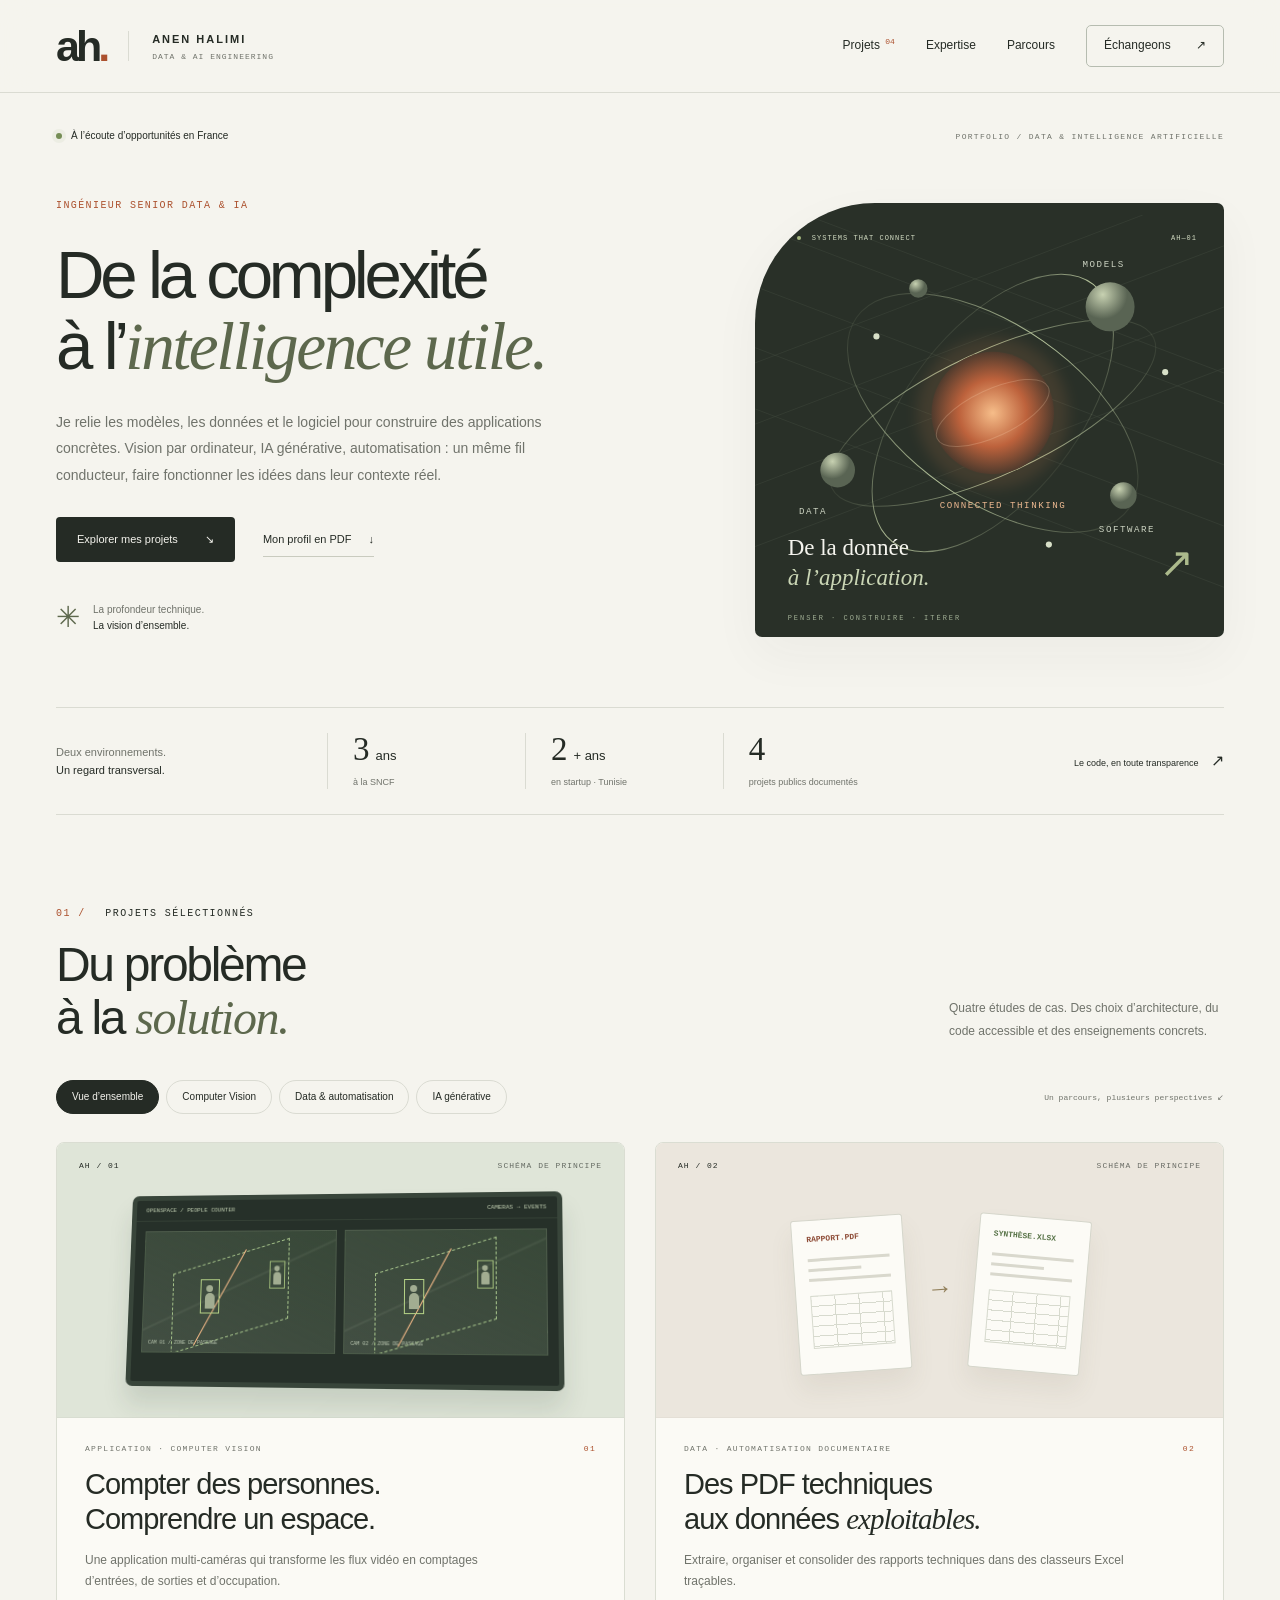
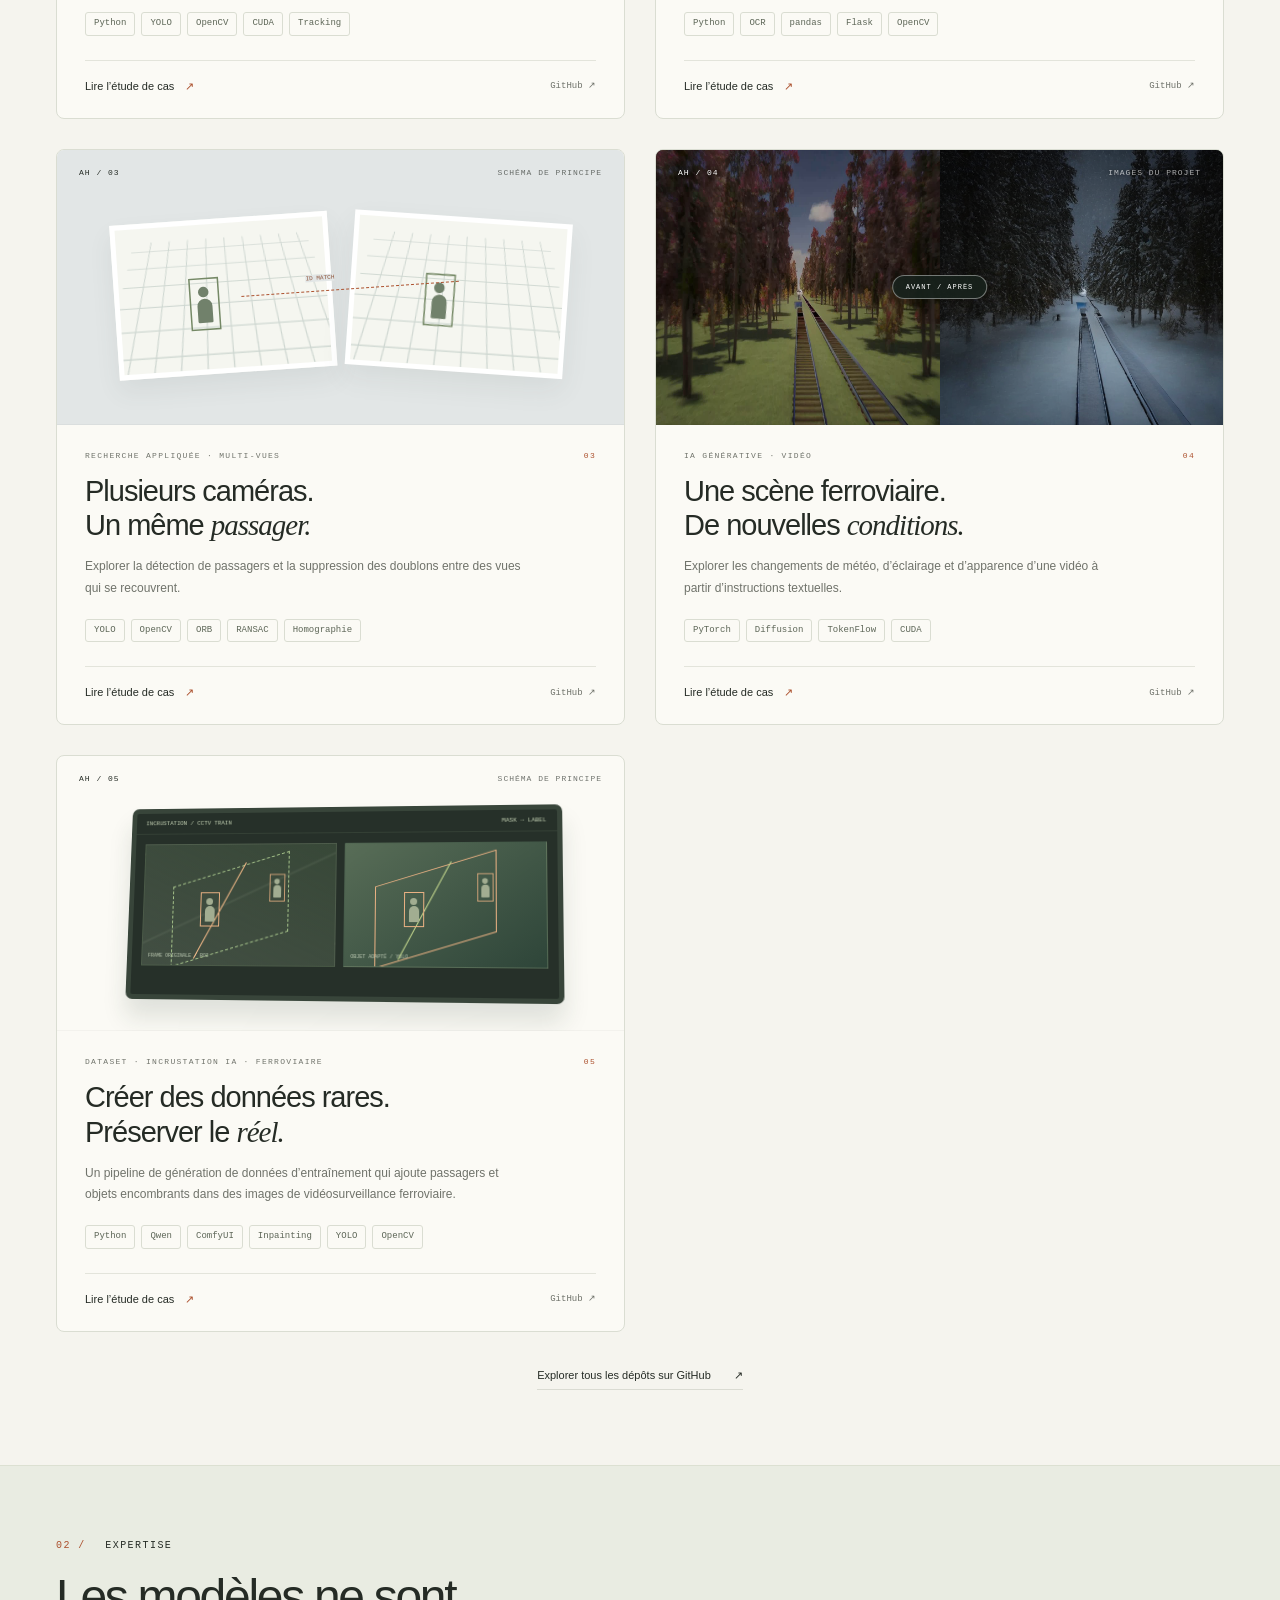
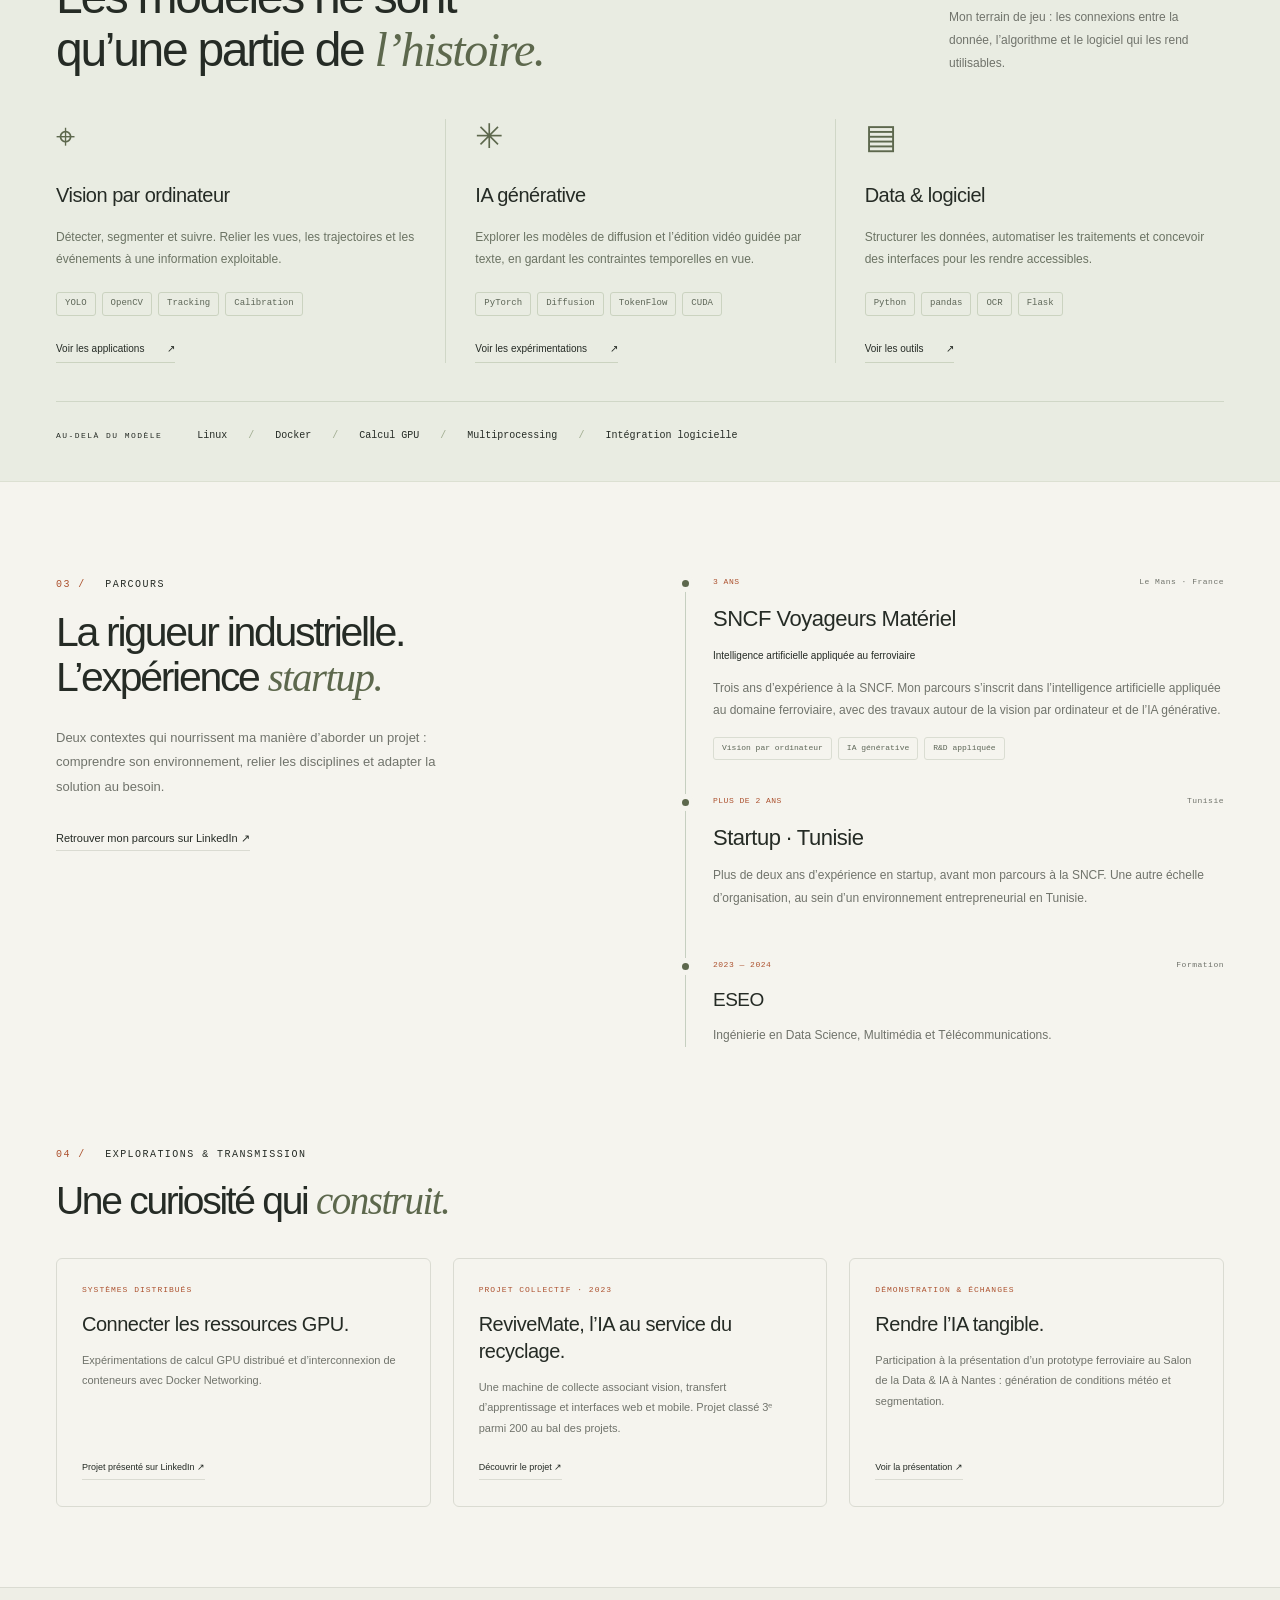
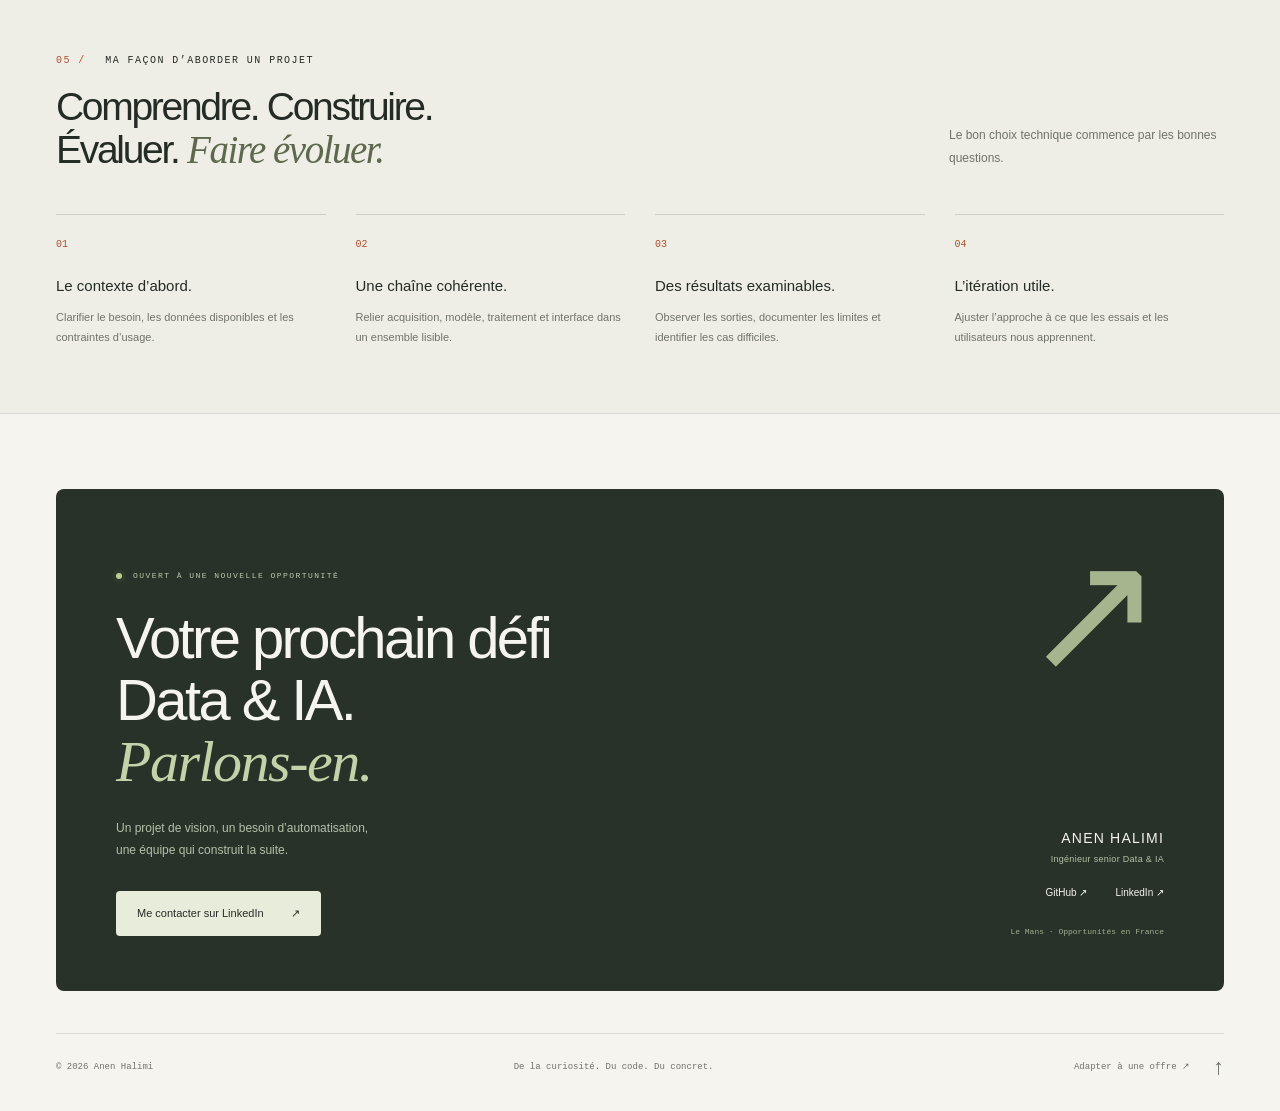
==== index.html @ f102ab37 "Create senior Data and AI portfolio with reusable project cases" ====
<!doctype html>
<html lang="fr">
<head>
  <meta charset="utf-8"><meta name="viewport" content="width=device-width,initial-scale=1">
  <meta name="description" content="Anen Halimi, ingénieur senior Data & IA. Vision par ordinateur, IA générative et automatisation. Découvrez mes projets et mon parcours.">
  <meta name="theme-color" content="#f5f4ee"><meta property="og:title" content="Anen Halimi — Ingénieur senior Data & IA"><meta property="og:description" content="Des modèles aux applications : Computer Vision, IA générative et automatisation documentaire."><meta property="og:type" content="website">
  <title>Anen Halimi — Ingénieur senior Data & IA</title>
  <link rel="icon" href="data:image/svg+xml,%3Csvg xmlns='http://www.w3.org/2000/svg' viewBox='0 0 64 64'%3E%3Crect width='64' height='64' rx='15' fill='%23262a25'/%3E%3Ctext x='32' y='43' text-anchor='middle' fill='%23f5f4ee' font-family='Arial' font-size='31'%3Eah%3C/text%3E%3C/svg%3E">
  <style id="site-styles">:root{--paper:#f5f4ee;--ink:#252b25;--muted:#70736b;--line:#dadbd2;--accent:#ac512e;--olive:#5d684d;--serif:Georgia,'Times New Roman',serif;--mono:'SFMono-Regular',Consolas,'Liberation Mono',monospace;--sans:Arial,Helvetica,sans-serif}*{box-sizing:border-box}html{scroll-behavior:smooth;scroll-padding-top:104px}body{margin:0;background:var(--paper);color:var(--ink);font:15px/1.65 var(--sans);-webkit-font-smoothing:antialiased}body:has(dialog[open]){overflow:hidden}button,input,textarea,select{font:inherit}button,a{touch-action:manipulation}button{cursor:pointer}a{color:inherit;text-decoration:none}button{color:inherit}button:disabled{cursor:default}img,svg{max-width:100%}[hidden]{display:none!important}a:focus-visible,button:focus-visible,input:focus-visible,textarea:focus-visible,select:focus-visible,summary:focus-visible{outline:3px solid var(--accent);outline-offset:5px}::selection{background:#d6ddc2;color:#20251f}.wrap{width:min(1240px,calc(100% - 112px));margin-inline:auto}.overline{font:10px/1.6 var(--mono);letter-spacing:1.45px;text-transform:uppercase;margin:0}.section-index{color:var(--accent);margin-right:12px}.sr-only{position:absolute;width:1px;height:1px;padding:0;margin:-1px;overflow:hidden;clip:rect(0,0,0,0);white-space:nowrap;border:0}.skip-link{position:fixed;top:-100px;left:20px;background:var(--ink);color:white;padding:15px;z-index:100}.skip-link:focus{top:10px}.scroll-progress{height:2px;background:var(--accent);position:fixed;top:0;left:0;z-index:20;width:0}header{position:sticky;top:0;z-index:10;background:#f5f4eef2;backdrop-filter:blur(16px);border-bottom:1px solid var(--line)}.navigation{height:92px;display:flex;align-items:center;justify-content:space-between;gap:30px}.logo{font:bold 43px/1 var(--sans);letter-spacing:-4px;display:flex;align-items:center}.logo-dot{color:var(--accent);padding-right:22px}.logo-name{font:11px/1.5 var(--sans);letter-spacing:2px;font-weight:bold;border-left:1px solid var(--line);padding-left:23px}.logo-name span{display:block;font:8px var(--mono);letter-spacing:1px;color:var(--muted);margin-top:5px}nav{display:flex;align-items:center;gap:31px;font-size:12px}nav sup{font:8px var(--mono);color:var(--accent);margin-left:2px}nav a:hover{color:var(--accent)}.nav-contact{border:1px solid #b6bcb0;border-radius:5px;padding:10px 17px}.nav-contact span{margin-left:22px}.menu-toggle{display:none;border:0;background:transparent;font-size:25px}.hero{padding-top:35px}.hero-top{display:flex;justify-content:space-between;align-items:center;gap:20px}.availability{font-size:10px;display:flex;gap:9px;align-items:center}.status-dot{display:inline-block;width:6px;height:6px;background:#758d55;border-radius:50%;box-shadow:0 0 0 4px #758d5512;flex-shrink:0}.edition{font:8px var(--mono);letter-spacing:1.3px;color:var(--muted)}.hero-grid{display:grid;grid-template-columns:1.35fr 1fr;gap:65px;align-items:center;padding:53px 0 65px}.hero-copy>.overline{color:var(--accent);font-size:10px;letter-spacing:1.4px}h1{font:clamp(55px,5.25vw,79px)/1.065 var(--sans);font-weight:500;letter-spacing:-4.2px;margin:25px 0 26px}h1 em,h2 em{font-family:var(--serif);font-weight:400;letter-spacing:-2.4px;color:var(--olive)}.hero-intro{max-width:510px;font-size:14px;line-height:1.9;color:var(--muted);margin:0}.hero-actions{display:flex;gap:28px;align-items:center;flex-wrap:wrap;margin-top:29px}.button{display:inline-flex;gap:27px;justify-content:center;align-items:center;padding:13px 20px;border:1px solid transparent;border-radius:4px;font-size:11px;line-height:1.5;transition:background .18s,transform .18s}.button:hover{transform:translateY(-2px)}.primary{background:var(--ink);color:var(--paper)}.primary:hover{background:#454e40}.outline{background:transparent;border-color:#bcc2b4}.outline:hover{background:#e6e9df}.plain-button{border:0;border-bottom:1px solid #c9cbbf;padding:8px 0;background:transparent;font-size:11px}.plain-button span{margin-left:14px}.hero-footnote{display:flex;gap:13px;align-items:center;margin-top:32px}.small-cross{font-size:29px;color:var(--olive)}.hero-footnote p{font-size:10px;line-height:1.6;color:var(--muted);margin:0}.hero-footnote strong{font-weight:400;color:var(--ink)}.target-company{font-size:11px;color:var(--accent);border-left:2px solid var(--accent);padding-left:10px}.hero-art{position:relative;background:#293028;border-radius:120px 7px 7px 7px;color:var(--paper);height:434px;overflow:hidden;box-shadow:0 18px 50px #242c250b}.art-meta{position:absolute;top:31px;left:42px;right:27px;display:flex;justify-content:space-between;font:7px var(--mono);letter-spacing:1px;color:#d4ddc4}.art-meta i{display:inline-block;background:#a7ba80;height:4px;width:4px;border-radius:50%;margin-right:6px}.network{position:absolute;width:100%;height:auto;top:12px;left:0}.art-caption{position:absolute;bottom:44px;left:33px;right:30px;display:flex;justify-content:space-between;align-items:center;font:23px/1.3 var(--serif)}.art-caption strong{font-weight:400;font-style:italic;color:#cad6b5}.art-arrow{font:42px var(--sans);color:#acba8c}.art-stamp{position:absolute;bottom:15px;left:33px;font:7px var(--mono);color:#a0ae94;letter-spacing:2px}.signal{animation:signal 4s ease-in-out infinite}.signal-two{animation-delay:1s}.signal-three{animation-delay:2s}@keyframes signal{0%,100%{opacity:.25}50%{opacity:1}}.proof-strip{display:grid;grid-template-columns:1.2fr .85fr .85fr 1fr 1.3fr;border-top:1px solid var(--line);border-bottom:1px solid var(--line);align-items:center;padding:25px 0;gap:20px}.proof-intro{font-size:11px;color:var(--muted)}.proof-intro strong{font-weight:400;color:var(--ink)}.proof{padding-left:25px;border-left:1px solid var(--line)}.proof>strong{font:33px/1 var(--serif);letter-spacing:-1px}.proof>strong span{font:13px var(--sans);letter-spacing:0;margin-left:7px}.proof p{font-size:9px;color:var(--muted);margin:7px 0 0}.github-proof{font-size:9px;justify-self:end}.github-proof span{display:inline-block;margin-left:10px;font-size:16px}.projects-section{padding:91px 0 75px}.section-heading{display:flex;justify-content:space-between;align-items:end;gap:45px;margin-bottom:35px}h2{font:48px/1.1 var(--sans);font-weight:400;letter-spacing:-2.3px;margin:17px 0 0}h2 em{letter-spacing:-1.5px}.section-description{font-size:12px;color:var(--muted);max-width:275px;line-height:1.9;margin:0 0 2px}.focus-toolbar{display:flex;align-items:center;justify-content:space-between;gap:10px;margin-bottom:28px}.focus-buttons{display:flex;flex-wrap:wrap;gap:7px}.focus-buttons button{background:transparent;border:1px solid var(--line);border-radius:25px;padding:8px 15px;font-size:10px}.focus-buttons button:hover{border-color:var(--olive)}.focus-buttons button[aria-pressed=true]{background:var(--ink);color:var(--paper);border-color:var(--ink)}.toolbar-note{font:8px var(--mono);color:var(--muted)}.project-grid{display:grid;grid-template-columns:1fr 1fr;gap:30px}.project-card{background:#fbfaf5;border:1px solid #daddd2;border-radius:8px;overflow:hidden;transition:box-shadow .25s,transform .25s;min-width:0}.project-card:hover{box-shadow:0 15px 35px #242c2509;transform:translateY(-3px)}.project-visual{height:275px;position:relative;overflow:hidden;display:flex;align-items:center;justify-content:center}.project-visual:after{content:'';position:absolute;inset:0;border-bottom:1px solid #00000008;pointer-events:none}.visual-label{position:absolute;top:18px;left:22px;right:22px;display:flex;justify-content:space-between;font:8px var(--mono);letter-spacing:1px;z-index:2}.visual-label span:last-child{opacity:.65}.visual-openspace{background:#dfe5d8}.visual-bordereaux{background:#ebe6dd}.visual-passagers{background:#e2e6e6}.visual-style{background:#293129}.project-body{padding:26px 28px 23px}.project-type{font:8px var(--mono);color:var(--muted);letter-spacing:1.3px;text-transform:uppercase;display:flex;gap:15px;justify-content:space-between}.project-type>span:last-child{color:var(--accent)}.project-body h3{font:29px/1.18 var(--sans);font-weight:400;letter-spacing:-1px;margin:14px 0}.project-body h3 em{font-family:var(--serif);font-weight:400}.project-body p{font-size:12px;line-height:1.8;color:var(--muted);margin:0 0 19px;max-width:440px}.tags{display:flex;flex-wrap:wrap;gap:6px}.tags span{font:9px/1.3 var(--mono);border:1px solid #daddd2;border-radius:3px;padding:5px 8px;color:#5d6657}.project-actions{display:flex;justify-content:space-between;gap:12px;align-items:center;margin-top:24px;padding-top:16px;border-top:1px solid #e3e4db}.case-button{background:transparent;border:0;padding:0;font-size:11px;text-align:left}.case-button span{margin-left:8px;color:var(--accent)}.project-actions>a{font:9px var(--mono);color:var(--muted)}.project-actions>a:hover,.case-button:hover{color:var(--accent)}.all-github{display:block;width:fit-content;margin:34px auto 0;font-size:11px;border-bottom:1px solid var(--line);padding-bottom:5px}.all-github span{margin-left:20px}.screen{width:77%;height:196px;background:#263029;border-radius:7px;box-shadow:0 18px 25px #23372720;transform:perspective(1000px) rotateY(-7deg) rotateX(7deg);border:5px solid #38453a;margin-top:18px;position:relative}.screen-top{display:flex;justify-content:space-between;color:#c5d3b5;padding:7px 10px;border-bottom:1px solid #71846733;font:6px var(--mono)}.screen-body{height:145px;display:flex;gap:8px;padding:10px}.camera-view{position:relative;flex:1;background:linear-gradient(155deg,transparent 46%,#c6d2b617 47%,transparent 48%),linear-gradient(25deg,#62716077,#384838);border:1px solid #85957836;overflow:hidden}.camera-view:before{content:'';position:absolute;left:15%;top:20%;width:60%;height:65%;border:1px dashed #a9c78d;transform:skewY(-17deg)}.camera-view:after{content:'';position:absolute;left:40%;top:10%;height:90%;width:1px;background:#f9bd8a;transform:rotate(28deg)}.track{position:absolute;width:20px;height:35px;border:1px solid #b5d286;left:30%;top:40%;z-index:1}.track:before{content:'';position:absolute;width:7px;height:7px;background:#a2ad91;border-radius:50%;top:5px;left:5px}.track:after{content:'';position:absolute;width:10px;height:16px;top:13px;left:4px;background:#a2ad91;border-radius:6px 6px 1px 1px}.track.second{left:65%;top:22%;transform:scale(.8)}.camera-view small{position:absolute;bottom:6px;left:6px;font:5px var(--mono);color:#becbb4}.document-flow{display:flex;align-items:center;gap:20px;transform:rotate(-4deg);margin-top:16px}.doc{width:112px;height:155px;background:#fcfbf6;border-radius:3px;padding:14px;box-shadow:0 15px 24px #655d4216;border:1px solid #d5d6cb}.doc-title{font:bold 8px var(--mono);margin-bottom:15px;color:#8e4c37}.doc-line{height:3px;background:#d9d8cd;margin-bottom:7px}.doc-line.short{width:65%}.doc-table{height:53px;margin-top:14px;background:repeating-linear-gradient(to bottom,transparent 0 9px,#d7dace 9px 10px),repeating-linear-gradient(to right,transparent 0 23px,#d7dace 23px 24px);border:1px solid #d7dace}.doc.excel{transform:translateY(12px) rotate(9deg)}.doc.excel .doc-title{color:#597449}.flow-arrow{color:#917f5a;font-size:26px}.dual-view{width:80%;display:flex;gap:17px;align-items:center;position:relative;transform:rotate(-4deg)}.view-panel{height:155px;flex:1;background:#f5f6f0;box-shadow:0 12px 25px #47575015;border:5px solid white;position:relative;overflow:hidden}.view-panel:before{content:'';position:absolute;inset:0;background:repeating-linear-gradient(0deg,transparent 0 21px,#ccd5cf 21px 22px),repeating-linear-gradient(90deg,transparent 0 21px,#ccd5cf 21px 22px);transform:perspective(90px) rotateX(15deg)}.view-panel .track{border-color:#758966;transform:scale(1.5);top:43%;left:36%}.view-panel .track:before,.view-panel .track:after{background:#71816b}.view-panel.two{transform:translateY(15px) rotate(8deg)}.match-line{position:absolute;top:51%;left:28%;width:48%;height:1px;border-top:1px dashed #ac512e;z-index:3}.match-line:after{content:'ID MATCH';position:absolute;left:30%;top:-17px;background:#e2e6e6;font:6px var(--mono);color:#8d543a}.style-preview{width:100%;height:100%;display:flex;position:relative}.style-preview img{width:50%;height:100%;object-fit:cover}.style-preview:after{content:'AVANT / APRÈS';position:absolute;left:50%;top:50%;transform:translate(-50%,-50%);border:1px solid #ffffff66;border-radius:25px;color:white;background:#18231de0;padding:7px 13px;font:7px var(--mono);letter-spacing:1px;white-space:nowrap}.visual-style .visual-label{color:white;text-shadow:0 1px 5px #000}.expertise-section{padding:72px 0 35px;background:#e9ece2;border-block:1px solid #dce0d2}.expertise-grid{display:grid;grid-template-columns:repeat(3,1fr);gap:0;margin-top:42px}.expertise-grid article{padding:0 29px;border-left:1px solid #d0d7c7;display:flex;flex-direction:column;align-items:start}.expertise-grid article:first-child{padding-left:0;border-left:0}.expertise-grid article:last-child{padding-right:0}.expertise-icon{font-size:34px;line-height:1;color:var(--olive);margin-bottom:26px}.expertise-grid h3{font-weight:400;font-size:20px;letter-spacing:-.5px;margin:0 0 14px}.expertise-grid p{font-size:12px;color:#6b7363;line-height:1.9;margin:0 0 21px}.expertise-grid .tags{margin-top:auto}.expertise-grid .tags span{border-color:#cbd3c0}.expertise-link{font-size:10px;border:0;border-bottom:1px solid #cbd3c0;background:transparent;padding:0 0 5px;margin-top:25px}.expertise-link span{margin-left:20px}.systems-line{border-top:1px solid #d0d7c7;display:flex;align-items:center;gap:35px;margin-top:38px;padding-top:24px}.systems-line>.overline{font-size:8px}.systems-line p{font:10px var(--mono);margin:0;line-height:2}.systems-line p span{margin:0 15px;color:#a1ad90}.experience-section{display:grid;grid-template-columns:1fr 1fr;gap:90px;padding-top:95px;padding-bottom:85px}.experience-intro h2{font-size:41px}.experience-intro>p:not(.overline){font-size:13px;color:var(--muted);line-height:1.9;max-width:380px;margin:25px 0}.inline-link{font-size:11px;border-bottom:1px solid var(--line);padding-bottom:6px}.timeline article{border-left:1px solid #c6cfc0;padding:0 0 36px 27px;position:relative}.timeline article:last-child{padding-bottom:0}.timeline-head{display:flex;justify-content:space-between;gap:15px;font:8px var(--mono);letter-spacing:.5px}.timeline-marker{position:absolute;width:7px;height:7px;top:3px;left:-4px;background:var(--olive);border-radius:50%;box-shadow:0 0 0 5px var(--paper)}.duration{color:var(--accent)}.muted{color:var(--muted)}.timeline h3{font-size:22px;font-weight:400;letter-spacing:-.5px;margin:15px 0 8px}.timeline p{font-size:12px;color:var(--muted);margin:0 0 15px;line-height:1.9;white-space:pre-line}.timeline .timeline-role{font-size:10px;color:var(--ink);margin-bottom:12px}.timeline .tags span{font-size:8px}.timeline .education h3{font-size:19px}.beyond-section{padding:0 0 80px}.compact h2{font-size:39px}.beyond-grid{display:grid;grid-template-columns:repeat(3,1fr);gap:22px}.beyond-grid article{border:1px solid var(--line);padding:26px 25px;border-radius:6px;display:flex;flex-direction:column;align-items:start}.mini-label{font:8px var(--mono);letter-spacing:1px;color:var(--accent)}.beyond-grid h3{font-size:20px;line-height:1.35;font-weight:400;letter-spacing:-.5px;margin:17px 0 12px}.beyond-grid p{font-size:11px;line-height:1.9;color:var(--muted);margin:0 0 21px}.beyond-grid a{font-size:9px;margin-top:auto;border-bottom:1px solid var(--line);padding-bottom:4px}.method-section{border-block:1px solid var(--line);padding:65px 0;background:#eeeee6}.method-grid{display:grid;grid-template-columns:repeat(4,1fr);gap:30px;padding-top:7px}.method-grid article{border-top:1px solid #cdd0c2;padding-top:15px}.method-grid article>span{font:10px var(--mono);color:var(--accent)}.method-grid h3{font-size:15px;font-weight:400;margin:19px 0 10px}.method-grid p{font-size:11px;color:var(--muted);line-height:1.8;margin:0}.contact-section{padding-block:75px 42px}.contact-box{background:#293228;color:var(--paper);padding:55px 60px;display:grid;grid-template-columns:1.5fr 1fr;gap:50px;border-radius:8px;overflow:hidden}.contact-box .overline{font-size:8px;color:#bccaae;display:flex;gap:11px;align-items:center}.contact-box .status-dot{background:#bbcc99}.contact-box h2{font-size:58px;letter-spacing:-2.6px;line-height:1.06;margin-top:23px}.contact-box h2 em{color:#c3d2a9}.contact-box p{font-size:12px;color:#b5c0aa;line-height:1.9;margin:24px 0}.light{background:#e8eddb;color:var(--ink);margin-top:5px}.light:hover{background:#d3dfbf}.contact-side{display:flex;flex-direction:column;align-items:end;justify-content:end;text-align:right}.contact-symbol{font:170px/.8 var(--sans);color:#a5b58e;margin-bottom:auto;padding-top:0}.contact-side p{font:14px var(--sans);letter-spacing:1.2px;line-height:1.8;margin:22px 0 18px;color:var(--paper)}.contact-side p span{display:block;font-size:9px;letter-spacing:.3px;color:#b5c0aa}.contact-links{display:flex;gap:28px;font-size:10px}.contact-links a:hover{text-decoration:underline}.contact-location{font:8px var(--mono);color:#9faf92;margin-top:25px}footer{display:flex;align-items:center;justify-content:space-between;gap:20px;padding:20px 0 31px;border-top:1px solid var(--line);font:9px var(--mono);color:var(--muted)}footer>div{display:flex;gap:23px;align-items:center}footer>div>a{font:22px var(--sans)}footer button{background:transparent;border:0;padding:0;font-size:9px;color:var(--muted)}footer button:hover{color:var(--accent)}dialog{border:1px solid #d4d9ca;border-radius:12px;background:var(--paper);color:var(--ink);padding:0;width:min(820px,calc(100% - 30px));max-height:90vh;overscroll-behavior:contain;box-shadow:0 30px 100px #0004}dialog::backdrop{background:#192019b8;backdrop-filter:blur(7px)}.dialog-top{position:sticky;top:0;z-index:4;display:flex;align-items:center;justify-content:space-between;gap:15px;padding:19px 30px;background:var(--paper);border-bottom:1px solid var(--line)}.dialog-top .overline{font-size:9px}.close-dialog{font:28px/1 var(--sans);border:0;background:none;width:35px;height:35px}.case-content,.tailor-body{padding:34px 38px}.case-title{font-size:39px;letter-spacing:-1.7px;margin:12px 0 19px}.case-intro{font-size:14px;color:var(--muted)}.case-content h3{font-size:18px;font-weight:500;margin:30px 0 12px}.case-content p,.case-content li{font-size:13px;line-height:1.9;color:#666e5f}.case-content ul{padding-left:18px}.case-content li{margin:8px 0}.case-content .scope{background:#e8ece0;padding:18px 20px;border-left:2px solid #7a8b61;margin-top:25px}.scope h3{margin:0 0 8px;font-size:13px}.scope p{font-size:11px;margin:0}.pipeline{display:flex;gap:7px;align-items:center;flex-wrap:wrap;margin:24px 0}.pipeline span{border:1px solid #cdd4c3;border-radius:4px;padding:8px 10px;font:9px var(--mono)}.pipeline i{font-style:normal;color:#909c81}.case-links{display:flex;gap:20px;flex-wrap:wrap;margin-top:25px}.comparison{margin:26px 0 8px}.comparison-stage{position:relative;width:100%;aspect-ratio:16/9;overflow:hidden;border-radius:6px;background:#283226}.comparison-stage img{position:absolute;inset:0;width:100%;height:100%;object-fit:cover}.comparison-stage .after{clip-path:inset(0 0 0 var(--split,50%))}.split-line{position:absolute;left:var(--split,50%);height:100%;width:2px;background:#fff;pointer-events:none}.split-line:before{content:'↔';position:absolute;top:50%;left:50%;transform:translate(-50%,-50%);background:var(--paper);color:var(--ink);width:35px;height:35px;display:grid;place-items:center;border-radius:50%}.image-labels{position:absolute;left:12px;right:12px;top:12px;display:flex;justify-content:space-between}.image-labels span{background:#1b251dcc;color:#fff;font:8px var(--mono);padding:5px 8px;border-radius:3px}.comparison label{display:block;font-size:10px;margin-top:13px}.comparison input{width:100%;accent-color:var(--accent)}.comparison figcaption{font-size:9px;line-height:1.8;color:var(--muted)}.tailor-body h2{font-size:37px;margin-top:0}.tailor-body>p{font-size:12px;color:var(--muted);line-height:1.9;margin:20px 0}.field{display:flex;flex-direction:column;gap:7px;font-size:11px;margin-bottom:15px}.field input,.field textarea,.field select{border:1px solid #c8d0bf;border-radius:5px;padding:10px 12px;background:#fdfcf6;width:100%;color:var(--ink);font-size:13px}.field textarea{resize:vertical}.field input:focus,.field textarea:focus,.field select:focus{border-color:var(--olive)}.form-grid{display:grid;grid-template-columns:1fr 1fr;column-gap:18px;margin-top:25px}.field.wide{grid-column:1/-1}.personal-details{border-block:1px solid var(--line);padding:15px 0;font-size:12px}.personal-details summary{cursor:pointer}.editor-note{font-size:10px;color:var(--muted);line-height:1.9;margin:20px 0}.editor-actions{display:flex;gap:12px;flex-wrap:wrap}.editor-actions .button{font-size:10px}.analysis-box{background:#e8ecde;padding:18px;margin-top:22px;border-radius:6px;font-size:12px;line-height:1.8}.analysis-box h3{font-size:13px;margin:0 0 10px}.analysis-box p{margin:10px 0}.analysis-box .tags{margin-bottom:10px}.analysis-box small{display:block;color:var(--muted);font-size:10px}.analysis-box .inline-link{border:0;background:transparent;padding:0;margin-top:8px;color:var(--accent);font-size:11px}#save-status{font-size:11px;color:var(--olive);min-height:20px}#toast{position:fixed;bottom:25px;left:50%;transform:translateX(-50%) translateY(120px);background:var(--ink);color:var(--paper);border-radius:5px;padding:12px 20px;font-size:12px;z-index:15;transition:transform .25s;max-width:90%;text-align:center}#toast.visible{transform:translateX(-50%) translateY(0)}
#toast{opacity:0;visibility:hidden}#toast.visible{opacity:1;visibility:visible}
@media print{.skip-link,footer{display:none!important}.expertise-section,.beyond-section{break-before:page}.section-heading{break-inside:avoid;break-after:avoid}}
@media(min-width:1500px){.hero-grid{padding-block:65px 75px}.hero-art{height:460px}.network{top:0}.hero-copy h1{font-size:80px}}
@media(max-width:1100px){.wrap{width:calc(100% - 64px)}.hero-grid{gap:35px;grid-template-columns:1.2fr 1fr}h1{font-size:61px;letter-spacing:-3.8px}.hero-art{height:400px}.network{top:35px}.hero-intro{font-size:13px}.proof-strip{grid-template-columns:1.1fr .8fr .9fr 1fr}.github-proof{display:none}.toolbar-note{display:none}.experience-section{gap:50px}.project-body h3{font-size:26px}.project-visual{height:250px}.contact-box{padding:45px}.contact-box h2{font-size:52px}nav{gap:23px}.logo-name{padding-left:17px}.logo-dot{padding-right:17px}.expertise-grid article{padding-inline:22px}}
@media(max-width:800px){.wrap{width:calc(100% - 44px)}.logo-name{font-size:10px}.logo-name span{font-size:6px}.navigation{height:80px}nav{gap:18px;font-size:11px}.hero-top .edition{display:none}.hero-grid{gap:27px;padding-top:40px}h1{font-size:48px;letter-spacing:-2.8px}h1 em{letter-spacing:-2px}.hero-art{height:365px;border-top-left-radius:90px}.art-meta{left:26px;font-size:6px}.network{top:50px}.art-caption{font-size:20px;left:25px}.art-stamp{left:25px;font-size:6px}.hero-intro{font-size:12px}.hero-actions{gap:15px}.button{padding:12px 16px;font-size:10px;gap:15px}.hero-footnote{margin-top:25px}.hero-copy>.overline{font-size:8px}.proof-intro{font-size:10px}.proof{padding-left:18px}.proof-strip{gap:15px}.proof>strong{font-size:30px}.proof p{font-size:8px}.section-description{max-width:220px;font-size:11px}h2{font-size:40px}.project-grid{gap:20px}.project-visual{height:220px}.screen{height:162px;width:84%}.screen-body{height:119px;padding:8px}.project-body{padding:22px}.project-body h3{font-size:24px}.project-body p{font-size:11px}.doc{width:90px;height:135px;padding:11px}.document-flow{gap:14px}.doc-title{font-size:6px}.view-panel{height:132px}.project-type{font-size:7px}.expertise-grid{gap:0}.expertise-grid article{padding-inline:16px}.expertise-grid h3{font-size:18px}.expertise-grid p{font-size:11px}.expertise-grid .tags span{font-size:8px;padding:4px 5px}.expertise-link{font-size:9px}.expertise-link span{margin-left:10px}.systems-line{gap:20px;align-items:start}.systems-line p{font-size:9px}.systems-line p span{margin-inline:8px}.experience-section{gap:40px}.experience-intro h2{font-size:34px}.timeline h3{font-size:19px}.timeline-head{font-size:7px}.beyond-grid{gap:14px}.beyond-grid article{padding:22px 18px}.beyond-grid h3{font-size:18px}.beyond-grid .mini-label{font-size:7px}.method-grid{gap:22px}.method-grid h3{font-size:14px}.contact-box{gap:25px;padding:35px}.contact-box h2{font-size:46px}.contact-symbol{font-size:140px}footer>span:nth-child(2){display:none}}
@media(max-width:600px){.wrap{width:calc(100% - 36px)}html{scroll-padding-top:83px}.navigation{height:74px}.logo{font-size:37px}.logo-name{font-size:9px}.logo-name span{font-size:6px}.menu-toggle{display:block}.navigation nav{display:none;position:absolute;top:74px;left:0;right:0;background:var(--paper);padding:22px;border-bottom:1px solid var(--line);box-shadow:0 9px 12px #00000006;align-items:stretch;gap:0}.navigation nav.open{display:flex;flex-direction:column}.navigation nav a{padding:13px;font-size:14px}.nav-contact{margin-top:8px}.hero{padding-top:22px}.availability{font-size:9px}.hero-grid{grid-template-columns:1fr;padding:36px 0;gap:33px}.hero-copy>.overline{font-size:9px}h1{font-size:clamp(44px,10.7vw,62px);letter-spacing:-2.8px;margin:19px 0 22px;line-height:1.08}h1 em{letter-spacing:-2px}.hero-intro{font-size:13px;max-width:100%}.hero-actions{margin-top:24px;gap:23px}.hero-actions .button{font-size:11px;padding:13px 17px}.plain-button{font-size:10px}.hero-footnote{margin-top:22px}.hero-footnote p{font-size:10px}.hero-art{height:340px;border-radius:80px 6px 6px 6px;max-width:460px;width:100%;justify-self:center}.network{height:305px;width:100%;top:-3px;object-fit:contain}.art-meta{top:26px;left:32px;right:25px;font-size:6px}.art-caption{bottom:39px;font-size:22px;left:26px}.art-stamp{bottom:14px;font-size:6px}.art-arrow{font-size:35px}.proof-strip{grid-template-columns:repeat(3,1fr);gap:0;padding:21px 0}.proof-intro{grid-column:1/-1;margin-bottom:19px;display:flex;gap:4px;font-size:10px}.proof-intro br{display:none}.proof:nth-child(2){padding-left:0;border-left:0}.proof{padding-left:15px}.proof>strong{font-size:31px}.proof>strong span{font-size:11px;margin-left:5px}.proof p{font-size:8px}.projects-section{padding:54px 0 48px}.section-heading{flex-direction:column;align-items:start;gap:21px;margin-bottom:25px}.section-description{max-width:100%;font-size:12px}.overline{font-size:9px}h2{font-size:39px;margin-top:15px;letter-spacing:-1.9px}.focus-toolbar{margin-bottom:24px}.focus-buttons{gap:7px}.focus-buttons button{padding:8px 12px;font-size:9px}.project-grid{grid-template-columns:1fr;gap:25px}.project-visual{height:250px}.screen{width:80%;height:183px}.screen-body{height:140px}.doc{width:112px;height:153px;padding:13px}.doc-title{font-size:7px}.document-flow{gap:20px}.dual-view{width:82%}.view-panel{height:145px}.project-body{padding:24px}.project-body h3{font-size:28px}.project-body p{font-size:12px}.project-type{font-size:8px}.tags span{font-size:8px}.all-github{font-size:10px}.expertise-section{padding:49px 0 28px}.expertise-section h2{font-size:36px}.expertise-grid{grid-template-columns:1fr;gap:27px;margin-top:31px}.expertise-grid article,.expertise-grid article:first-child,.expertise-grid article:last-child{padding:0 0 27px;border-left:0;border-bottom:1px solid #d0d7c7}.expertise-grid article:last-child{border-bottom:0;padding-bottom:0}.expertise-icon{font-size:29px;margin-bottom:14px}.expertise-grid h3{font-size:22px}.expertise-grid p{font-size:12px;margin-bottom:16px}.expertise-link{font-size:10px;margin-top:18px}.expertise-grid .tags span{font-size:9px;padding:5px 8px}.systems-line{flex-direction:column;gap:12px;margin-top:28px;padding-top:22px}.systems-line p{font-size:9px;line-height:2.1}.experience-section{padding:53px 0;grid-template-columns:1fr;gap:40px}.experience-intro h2{font-size:36px}.experience-intro>p:not(.overline){font-size:12px;margin:22px 0}.timeline{padding-left:5px}.timeline article{padding-left:22px;padding-bottom:31px}.timeline h3{font-size:21px}.timeline-head{font-size:8px}.timeline p{font-size:12px}.beyond-section{padding-bottom:50px}.compact h2{font-size:35px}.beyond-grid{grid-template-columns:1fr;gap:16px}.beyond-grid article{padding:25px}.beyond-grid h3{font-size:22px}.beyond-grid p{font-size:12px}.beyond-grid .mini-label{font-size:8px}.beyond-grid a{font-size:10px}.method-section{padding:46px 0}.method-grid{grid-template-columns:1fr 1fr;gap:24px 20px}.method-grid h3{font-size:14px}.method-grid p{font-size:11px}.contact-section{padding:47px 0 29px}.contact-box{grid-template-columns:1fr;padding:31px 25px;gap:30px}.contact-box h2{font-size:44px;letter-spacing:-2px}.contact-box .overline{font-size:7px;letter-spacing:.8px}.contact-box p{font-size:12px}.contact-side{align-items:start;text-align:left;border-top:1px solid #536149;padding-top:24px;position:relative}.contact-symbol{position:absolute;right:0;top:22px;font-size:67px}.contact-side p{margin:0 0 16px;font-size:12px}.contact-side p span{font-size:8px}.contact-links{font-size:10px}.contact-location{margin-top:19px;font-size:7px}.contact-box .button{font-size:10px}footer{font-size:8px;padding-bottom:25px}footer button{font-size:8px}footer>div{gap:14px}.dialog-top{padding:13px 18px}.dialog-top .overline{font-size:8px}.case-content,.tailor-body{padding:25px 22px}.case-title{font-size:30px}.case-content h3{font-size:17px}.case-content p,.case-content li{font-size:12px}.pipeline{gap:5px}.pipeline span{font-size:8px;padding:7px}.case-links{gap:12px}.case-links .button{font-size:9px}.tailor-body h2{font-size:32px}.form-grid{grid-template-columns:1fr;gap:0}.field.wide{grid-column:auto}.field input,.field textarea,.field select{font-size:16px}.editor-actions{flex-direction:column}.editor-actions .button{width:100%}.comparison-stage{aspect-ratio:1/1}}
@media(prefers-reduced-motion:reduce){html{scroll-behavior:auto}*,*:before,*:after{animation:none!important;transition:none!important}}
.insertion-screen .camera-view.inserted{background:linear-gradient(145deg,#586d57,#2e4539)}.insertion-screen .camera-view.inserted:before{border-color:#eab183;border-style:solid}.insertion-screen .camera-view.inserted:after{background:#c5d98e}.insertion-screen .track{border-color:#eab183}
@media print{@page{size:A4;margin:14mm}body{background:white;color:#20251f;font-size:11px}header{position:static;background:white}.wrap{width:100%}.navigation{height:55px}.navigation nav,.menu-toggle,.scroll-progress,.hero-art,.hero-actions,.hero-footnote,.edition,.focus-toolbar,.project-visual,.project-actions,.all-github,.expertise-link,.owner-control,dialog,#toast,.contact-symbol,.case-links,.contact-section .button{display:none!important}.hero{padding-top:15px}.hero-grid{display:block;padding:22px 0}.hero-copy h1{font-size:43px;letter-spacing:-2px}.hero-intro{font-size:11px;max-width:100%}.hero-copy>.overline{font-size:9px}.proof-strip{padding:13px 0;grid-template-columns:1fr 1fr 1fr 1fr}.proof-intro{font-size:9px;grid-column:auto}.proof>strong{font-size:24px}.projects-section{padding:25px 0}.section-heading{margin-bottom:18px;display:flex;flex-direction:row}h2,.compact h2,.experience-intro h2,.expertise-section h2{font-size:29px;letter-spacing:-1px}.section-description{font-size:10px}.project-grid{display:grid;grid-template-columns:1fr 1fr;gap:12px}.project-card{break-inside:avoid}.project-body{padding:17px}.project-body h3{font-size:22px}.project-body p{font-size:10px}.project-type{font-size:6px}.tags span{font-size:7px;padding:4px}.expertise-section,.method-section{padding:25px 0;background:#f2f3ed;print-color-adjust:exact}.expertise-grid{margin-top:20px}.expertise-icon{display:none}.expertise-grid h3{font-size:16px}.expertise-grid p{font-size:10px}.systems-line{margin-top:20px;padding-top:15px}.experience-section{padding:30px 0;gap:35px}.experience-intro>p:not(.overline){font-size:10px}.timeline p{font-size:10px}.timeline h3{font-size:17px}.timeline article{padding-bottom:22px}.timeline,.beyond-grid article{break-inside:avoid}.beyond-section{padding-bottom:25px}.beyond-grid{gap:12px}.beyond-grid article{padding:15px}.beyond-grid h3{font-size:16px}.beyond-grid p{font-size:9px}.beyond-grid a{font-size:8px}.method-grid{gap:15px}.method-grid h3{font-size:12px}.method-grid p{font-size:9px}.contact-section{padding:25px 0}.contact-box{padding:25px;background:#e8eddf;color:#20251f;print-color-adjust:exact;break-inside:avoid}.contact-box h2{font-size:32px}.contact-box h2 em,.contact-box p,.contact-box .overline,.contact-side p,.contact-side p span,.contact-location{color:#46583e}.contact-side{justify-content:center}.contact-side p{font-size:11px}footer{font-size:8px;padding-bottom:0}footer>span:nth-child(2){display:none}.hero-top .availability{font-size:9px}}
</style>
</head>
<body>
<a class="skip-link" href="#main">Aller au contenu</a><div class="scroll-progress" aria-hidden="true"></div>
<header><div class="wrap navigation"><a href="#" class="logo" aria-label="Anen Halimi, accueil">ah<span class="logo-dot">.</span><span class="logo-name">ANEN HALIMI<span>DATA & AI ENGINEERING</span></span></a><nav aria-label="Navigation principale"><a href="#projets">Projets <sup>04</sup></a><a href="#expertise">Expertise</a><a href="#parcours">Parcours</a><a href="#contact" class="nav-contact">Échangeons <span>↗</span></a></nav><button class="menu-toggle" aria-label="Ouvrir le menu" aria-expanded="false">☰</button></div></header>
<main id="main">
  <section class="wrap hero" aria-labelledby="hero-heading"><div class="hero-top"><span class="availability"><span class="status-dot"></span>À l’écoute d’opportunités en France</span><span class="edition">PORTFOLIO / DATA & INTELLIGENCE ARTIFICIELLE</span></div><div class="hero-grid"><div class="hero-copy"><p class="overline" id="role-title">Ingénieur senior Data & IA</p><h1 id="hero-heading">De la complexité<br>à l’<em>intelligence utile.</em></h1><p class="hero-intro" id="hero-pitch"></p><p id="target-company" class="target-company" hidden></p><div class="hero-actions"><a class="button primary" href="#projets">Explorer mes projets <span>↘</span></a><button class="plain-button" id="print-profile">Mon profil en PDF <span>↓</span></button></div><div class="hero-footnote"><span class="small-cross">✳</span><p>La profondeur technique.<br><strong>La vision d’ensemble.</strong></p></div></div>
  <div class="hero-art" role="img" aria-label="Illustration d’un réseau reliant données, modèles et applications"><div class="art-meta"><span><i></i> SYSTEMS THAT CONNECT</span><span>AH—01</span></div><svg class="network" viewBox="0 0 460 380" aria-hidden="true"><defs><radialGradient id="orb"><stop offset="0" stop-color="#f6bd89"/><stop offset=".55" stop-color="#bd623c"/><stop offset="1" stop-color="#503b2d"/></radialGradient><radialGradient id="orb-small" cx="35%" cy="25%"><stop stop-color="#c7d1b1"/><stop offset="1" stop-color="#596453"/></radialGradient><linearGradient id="path-line"><stop stop-color="#b5c39b" stop-opacity=".1"/><stop offset=".5" stop-color="#b5c39b"/><stop offset="1" stop-color="#b5c39b" stop-opacity=".1"/></linearGradient><filter id="glow"><feGaussianBlur stdDeviation="7"/></filter></defs><g stroke="#9aa78e" stroke-width=".6" opacity=".16"><path d="M0 130 460 305M0 190 460 365M0 70 460 245M0 10 460 185M50 0 460 155M0 325 460 150M0 265 460 90M0 205 460 30M0 145 380 0"/></g><g fill="none" stroke="url(#path-line)" stroke-width="1"><ellipse cx="233" cy="194" rx="174" ry="60" transform="rotate(-25 233 194)"/><ellipse cx="233" cy="194" rx="163" ry="86" transform="rotate(35 233 194)"/><ellipse cx="233" cy="194" rx="83" ry="160" transform="rotate(38 233 194)"/></g><circle cx="233" cy="194" r="74" fill="#d98957" opacity=".14" filter="url(#glow)"/><circle cx="233" cy="194" r="60" fill="url(#orb)"/><ellipse cx="233" cy="194" rx="60" ry="23" fill="none" stroke="#f4d4b4" stroke-opacity=".24" transform="rotate(-25 233 194)"/><g fill="url(#orb-small)"><circle cx="81" cy="250" r="17"/><circle cx="348" cy="90" r="24"/><circle cx="361" cy="275" r="13"/><circle cx="160" cy="72" r="9"/></g><g fill="#d8e0c8"><circle class="signal signal-one" cx="119" cy="119" r="3"/><circle class="signal signal-two" cx="288" cy="323" r="3"/><circle class="signal signal-three" cx="402" cy="154" r="3"/></g><g fill="#cbd2c1" font-family="monospace" font-size="9" letter-spacing="1.5"><text x="43" y="293">DATA</text><text x="321" y="51">MODELS</text><text x="337" y="311">SOFTWARE</text><text x="181" y="287" fill="#ecb890">CONNECTED THINKING</text></g></svg><div class="art-caption"><span>De la donnée<br><strong>à l’application.</strong></span><span class="art-arrow">↗</span></div><div class="art-stamp">PENSER · CONSTRUIRE · ITÉRER</div></div></div>
  <div class="proof-strip"><div class="proof-intro">Deux environnements.<br><strong>Un regard transversal.</strong></div><div class="proof"><strong>3<span>ans</span></strong><p>à la SNCF</p></div><div class="proof"><strong>2<span>+ ans</span></strong><p>en startup · Tunisie</p></div><div class="proof"><strong>4</strong><p>projets publics documentés</p></div><a class="github-proof" href="https://github.com/anen-halimi" target="_blank" rel="noopener noreferrer">Le code, en toute transparence <span>↗</span></a></div></section>

  <section class="wrap projects-section" id="projets"><div class="section-heading"><div><p class="overline"><span class="section-index">01 /</span> PROJETS SÉLECTIONNÉS</p><h2>Du problème<br>à la <em>solution.</em></h2></div><p class="section-description">Quatre études de cas. Des choix d’architecture, du code accessible et des enseignements concrets.</p></div><div class="focus-toolbar"><div class="focus-buttons" role="group" aria-label="Angle de lecture des projets"><button data-focus="all" aria-pressed="true">Vue d’ensemble</button><button data-focus="vision" aria-pressed="false">Computer Vision</button><button data-focus="data" aria-pressed="false">Data & automatisation</button><button data-focus="genai" aria-pressed="false">IA générative</button></div><span class="toolbar-note">Un parcours, plusieurs perspectives ↙</span></div><p id="focus-announcement" class="sr-only" aria-live="polite"></p><div class="project-grid" id="project-grid"></div><a class="all-github" href="https://github.com/anen-halimi?tab=repositories" target="_blank" rel="noopener noreferrer">Explorer tous les dépôts sur GitHub <span>↗</span></a></section>

  <section class="expertise-section" id="expertise"><div class="wrap"><div class="section-heading"><div><p class="overline"><span class="section-index">02 /</span> EXPERTISE</p><h2>Les modèles ne sont<br>qu’une partie de <em>l’histoire.</em></h2></div><p class="section-description">Mon terrain de jeu : les connexions entre la donnée, l’algorithme et le logiciel qui les rend utilisables.</p></div><div class="expertise-grid"><article><span class="expertise-icon">⌖</span><h3>Vision par ordinateur</h3><p>Détecter, segmenter et suivre. Relier les vues, les trajectoires et les événements à une information exploitable.</p><div class="tags"><span>YOLO</span><span>OpenCV</span><span>Tracking</span><span>Calibration</span></div><button class="expertise-link" data-jump="vision">Voir les applications <span>↗</span></button></article><article><span class="expertise-icon">✳</span><h3>IA générative</h3><p>Explorer les modèles de diffusion et l’édition vidéo guidée par texte, en gardant les contraintes temporelles en vue.</p><div class="tags"><span>PyTorch</span><span>Diffusion</span><span>TokenFlow</span><span>CUDA</span></div><button class="expertise-link" data-jump="genai">Voir les expérimentations <span>↗</span></button></article><article><span class="expertise-icon">▤</span><h3>Data & logiciel</h3><p>Structurer les données, automatiser les traitements et concevoir des interfaces pour les rendre accessibles.</p><div class="tags"><span>Python</span><span>pandas</span><span>OCR</span><span>Flask</span></div><button class="expertise-link" data-jump="data">Voir les outils <span>↗</span></button></article></div><div class="systems-line"><span class="overline">AU-DELÀ DU MODÈLE</span><p>Linux <span>/</span> Docker <span>/</span> Calcul GPU <span>/</span> Multiprocessing <span>/</span> Intégration logicielle</p></div></div></section>

  <section class="wrap experience-section" id="parcours"><div class="experience-intro"><p class="overline"><span class="section-index">03 /</span> PARCOURS</p><h2>La rigueur industrielle.<br>L’expérience <em>startup.</em></h2><p>Deux contextes qui nourrissent ma manière d’aborder un projet : comprendre son environnement, relier les disciplines et adapter la solution au besoin.</p><a class="inline-link" href="https://www.linkedin.com/in/anen-halimi-55499b262/" target="_blank" rel="noopener noreferrer">Retrouver mon parcours sur LinkedIn ↗</a></div><div class="timeline"><article><div class="timeline-head"><span class="timeline-marker"></span><span class="duration">3 ANS</span><span class="muted">Le Mans · France</span></div><h3>SNCF Voyageurs Matériel</h3><p class="timeline-role">Intelligence artificielle appliquée au ferroviaire</p><p id="sncf-description"></p><div class="tags"><span>Vision par ordinateur</span><span>IA générative</span><span>R&D appliquée</span></div></article><article><div class="timeline-head"><span class="timeline-marker"></span><span class="duration">PLUS DE 2 ANS</span><span class="muted">Tunisie</span></div><h3 id="startup-name">Startup · Tunisie</h3><p id="startup-description"></p></article><article class="education"><div class="timeline-head"><span class="timeline-marker"></span><span class="duration">2023 — 2024</span><span class="muted">Formation</span></div><h3>ESEO</h3><p>Ingénierie en Data Science, Multimédia et Télécommunications.</p></article></div></section>

  <section class="wrap beyond-section"><div class="section-heading compact"><div><p class="overline"><span class="section-index">04 /</span> EXPLORATIONS & TRANSMISSION</p><h2>Une curiosité qui <em>construit.</em></h2></div></div><div class="beyond-grid"><article><span class="mini-label">SYSTÈMES DISTRIBUÉS</span><h3>Connecter les ressources GPU.</h3><p>Expérimentations de calcul GPU distribué et d’interconnexion de conteneurs avec Docker Networking.</p><a href="https://www.linkedin.com/in/anen-halimi-55499b262/" target="_blank" rel="noopener noreferrer">Projet présenté sur LinkedIn ↗</a></article><article><span class="mini-label">PROJET COLLECTIF · 2023</span><h3>ReviveMate, l’IA au service du recyclage.</h3><p>Une machine de collecte associant vision, transfert d’apprentissage et interfaces web et mobile. Projet classé 3ᵉ parmi 200 au bal des projets.</p><a href="https://www.linkedin.com/posts/anen-halimi-55499b262_revivemate-the-first-reverse-vending-machine-activity-7066918207931985920-A75d" target="_blank" rel="noopener noreferrer">Découvrir le projet ↗</a></article><article><span class="mini-label">DÉMONSTRATION & ÉCHANGES</span><h3>Rendre l’IA tangible.</h3><p>Participation à la présentation d’un prototype ferroviaire au Salon de la Data & IA à Nantes : génération de conditions météo et segmentation.</p><a href="https://fr.linkedin.com/posts/anen-halimi-55499b262_fier-de-voir-ce-prototype-mis-en-avant-au-activity-7374068291838984192-A7HS" target="_blank" rel="noopener noreferrer">Voir la présentation ↗</a></article></div></section>

  <section class="method-section"><div class="wrap"><div class="section-heading compact"><div><p class="overline"><span class="section-index">05 /</span> MA FAÇON D’ABORDER UN PROJET</p><h2>Comprendre. Construire.<br>Évaluer. <em>Faire évoluer.</em></h2></div><p class="section-description">Le bon choix technique commence par les bonnes questions.</p></div><div class="method-grid"><article><span>01</span><h3>Le contexte d’abord.</h3><p>Clarifier le besoin, les données disponibles et les contraintes d’usage.</p></article><article><span>02</span><h3>Une chaîne cohérente.</h3><p>Relier acquisition, modèle, traitement et interface dans un ensemble lisible.</p></article><article><span>03</span><h3>Des résultats examinables.</h3><p>Observer les sorties, documenter les limites et identifier les cas difficiles.</p></article><article><span>04</span><h3>L’itération utile.</h3><p>Ajuster l’approche à ce que les essais et les utilisateurs nous apprennent.</p></article></div></div></section>

  <section class="wrap contact-section" id="contact"><div class="contact-box"><div><p class="overline"><span class="status-dot"></span> OUVERT À UNE NOUVELLE OPPORTUNITÉ</p><h2>Votre prochain défi<br>Data & IA.<br><em>Parlons-en.</em></h2><p>Un projet de vision, un besoin d’automatisation,<br>une équipe qui construit la suite.</p><a id="contact-primary" class="button light" href="https://www.linkedin.com/in/anen-halimi-55499b262/" target="_blank" rel="noopener noreferrer">Me contacter sur LinkedIn <span>↗</span></a></div><div class="contact-side"><div class="contact-symbol" aria-hidden="true">↗</div><p>ANEN HALIMI<span>Ingénieur senior Data & IA</span></p><div class="contact-links"><a href="https://github.com/anen-halimi" target="_blank" rel="noopener noreferrer">GitHub ↗</a><a href="https://www.linkedin.com/in/anen-halimi-55499b262/" target="_blank" rel="noopener noreferrer">LinkedIn ↗</a></div><span class="contact-location">Le Mans · Opportunités en France</span></div></div></section>
</main>
<footer class="wrap"><span>© <span id="year">2026</span> Anen Halimi</span><span>De la curiosité. Du code. Du concret.</span><div><button id="tailor-button" class="owner-control">Adapter à une offre ↗</button><a href="#main" aria-label="Retour en haut">↑</a></div></footer>
<dialog id="case-dialog" aria-labelledby="case-title"><div class="dialog-top"><span class="overline">DANS LES COULISSES DU PROJET</span><button type="button" class="close-dialog" aria-label="Fermer l’étude de cas">×</button></div><div id="case-content"></div></dialog>
<dialog id="tailor-dialog" aria-labelledby="tailor-title"><div class="dialog-top"><span class="overline">ATELIER CANDIDATURE</span><button type="button" class="close-dialog" aria-label="Fermer la personnalisation">×</button></div><div class="tailor-body"><h2 id="tailor-title">Le bon angle.<br>Pour la bonne <em>opportunité.</em></h2><p>Colle une offre pour repérer les compétences communes à tes projets et préparer une version ciblée. L’analyse se fait dans ton navigateur, sans envoi de l’offre.</p><label class="field">L’offre d’emploi<textarea id="job-text" rows="5" placeholder="Intitulé du poste, missions, compétences recherchées…" maxlength="15000"></textarea></label><button id="analyze-job" type="button" class="button primary">Repérer les correspondances <span>↗</span></button><div id="job-analysis" role="status" aria-live="polite"></div><form id="tailor-form"><div class="form-grid"><label class="field">Angle de présentation<select id="focus-select" name="focus"><option value="all">Ingénieur senior Data & IA</option><option value="vision">Computer Vision</option><option value="data">Data & automatisation</option><option value="genai">IA générative</option></select></label><label class="field">Entreprise visée (facultatif)<input name="company" maxlength="120" placeholder="Nom de l’entreprise"></label><label class="field wide">Titre professionnel<input name="customTitle" maxlength="150"></label><label class="field wide">Présentation ciblée<textarea name="customPitch" rows="4" maxlength="1600"></textarea></label></div><details class="personal-details"><summary>Compléter mes informations et mon parcours</summary><div class="form-grid"><label class="field wide">E-mail professionnel (facultatif)<input type="email" name="email" maxlength="200" placeholder="prenom@exemple.fr"></label><label class="field wide">Nom de la startup<input name="startup" maxlength="160"></label><label class="field wide">Expérience en startup<textarea name="startupDescription" maxlength="2000" rows="3"></textarea></label><label class="field wide">Expérience SNCF<textarea name="sncfDescription" maxlength="2000" rows="3"></textarea></label></div></details><p class="editor-note">Les correspondances sont indicatives et fondées sur des mots-clés. Relis l’offre et ajuste les textes à ton expérience réelle avant de les partager.</p><div class="editor-actions"><button class="button primary" type="submit">Appliquer au portfolio ↗</button><button class="button outline" type="button" id="export-html">Exporter la version HTML ↓</button></div><p id="save-status" role="status" aria-live="polite"></p></form></div></dialog>
<div id="toast" role="status" aria-live="polite"></div>
<noscript><p class="wrap">Active JavaScript pour consulter les études de cas interactives. Les projets sont également disponibles sur <a href="https://github.com/anen-halimi">GitHub</a>.</p></noscript>
<script type="application/json" id="portfolio-data">{"name": "Anen Halimi", "linkedin": "https://www.linkedin.com/in/anen-halimi-55499b262/", "github": "https://github.com/anen-halimi", "email": "", "focus": "all", "customTitle": "", "customPitch": "", "company": "", "startup": "Startup · Tunisie", "startupDescription": "Plus de deux ans d’expérience en startup, avant mon parcours à la SNCF. Une autre échelle d’organisation, au sein d’un environnement entrepreneurial en Tunisie.", "sncfDescription": "Trois ans d’expérience à la SNCF. Mon parcours s’inscrit dans l’intelligence artificielle appliquée au domaine ferroviaire, avec des travaux autour de la vision par ordinateur et de l’IA générative.", "exported": false, "profiles": {"all": {"label": "Vue d’ensemble", "title": "Ingénieur senior Data & IA", "headline": "De la complexité\u003cbr>à l’\u003cem>intelligence utile.\u003c/em>", "pitch": "Je relie les modèles, les données et le logiciel pour construire des applications concrètes. Vision par ordinateur, IA générative, automatisation : un même fil conducteur, faire fonctionner les idées dans leur contexte réel.", "order": ["openspace", "bordereaux", "passagers", "style", "incrustation"]}, "vision": {"label": "Computer Vision", "title": "Ingénieur senior Computer Vision", "headline": "Donner du sens\u003cbr>à chaque \u003cem>image.\u003c/em>", "pitch": "De la calibration des caméras au suivi d’objets, je développe des chaînes de vision par ordinateur. Mon approche relie les modèles YOLO, la géométrie des images et les interfaces dont les utilisateurs ont besoin.", "order": ["openspace", "passagers", "incrustation", "style", "bordereaux"]}, "data": {"label": "Data & automatisation", "title": "Ingénieur senior Data & automatisation", "headline": "Des données brutes\u003cbr>aux \u003cem>outils utiles.\u003c/em>", "pitch": "Je transforme les documents et les flux de données en informations structurées. Extraction OCR, traitements Python, consolidation et interfaces : je construis la chaîne qui rend les données exploitables.", "order": ["bordereaux", "openspace", "incrustation", "passagers", "style"]}, "genai": {"label": "IA générative", "title": "Ingénieur senior IA générative & vision", "headline": "Explorer les modèles.\u003cbr>Élargir le \u003cem>possible.\u003c/em>", "pitch": "J’expérimente les modèles de diffusion pour transformer l’apparence de séquences vidéo. Je relie la recherche en IA générative aux contraintes d’un cas d’usage : cohérence temporelle, données d’entrée et ressources GPU.", "order": ["style", "incrustation", "passagers", "openspace", "bordereaux"]}}, "projects": [{"id": "incrustation", "number": "05", "kind": "Dataset · Incrustation IA · Ferroviaire", "title": "Créer des données rares.\u003cbr>Préserver le \u003cem>réel.\u003c/em>", "shortTitle": "Incrustation d’objets IA — CCTV train", "description": "Un pipeline de génération de données d’entraînement qui ajoute passagers et objets encombrants dans des images de vidéosurveillance ferroviaire.", "tags": ["Python", "Qwen", "ComfyUI", "Inpainting", "YOLO", "OpenCV"], "repo": "incrustation-work", "file": "incruste_one.py", "challenge": "Produire des exemples réalistes sans réécrire toute la scène. Un objet ajouté doit respecter la place, la perspective, la lumière, le flou et les artefacts propres à la caméra du train.", "approach": ["Inpainting Qwen masqué pour limiter l’édition à la zone ou à la place choisie.", "Harmonisation locale de la luminosité, du dégradé d’éclairage, de la netteté et de la texture capteur.", "Génération de labels YOLO à partir de l’image finale, avec contrôle visuel et repli sur les pixels modifiés.", "Banques de positions et d’objets : passager porteur, vélo, trottinette, valise, plante, matelas ou téléviseur.", "Scripts de sélection de frames, construction de datasets et catalogue pour rendre les itérations traçables."], "outcome": "Une chaîne complète, de la frame CCTV originale au dataset annoté. Le périmètre hors zone reste préservé et les objets sont adaptés aux conditions de prise de vue de chaque frame.", "limit": "La qualité dépend du modèle, du calibrage de la ROI, de la source vidéo et de la vérification humaine. Les checkpoints et vidéos sources restent hors du dépôt GitHub.", "pipeline": ["Frame CCTV", "ROI masquée", "Qwen / ComfyUI", "Harmonisation", "YOLO / Dataset"]}, {"id": "openspace", "number": "01", "kind": "Application · Computer Vision", "title": "Compter des personnes.\u003cbr>Comprendre un espace.", "shortTitle": "OpenSpace People Counter", "description": "Une application multi-caméras qui transforme les flux vidéo en comptages d’entrées, de sorties et d’occupation.", "tags": ["Python", "YOLO", "OpenCV", "CUDA", "Tracking"], "repo": "openspace-people-counter", "file": "openspace_compteur.py", "challenge": "Passer d’une détection dans une image à un comptage utilisable. Il faut maintenir les identités dans le temps, définir les zones de passage et gérer plusieurs sources vidéo en parallèle.", "approach": ["Un processus indépendant par caméra pour séparer les chaînes d’acquisition et de traitement.", "Détection ou segmentation Ultralytics, puis suivi avec ByteTrack ou BoT-SORT.", "Calibration interactive des zones et lignes de comptage, exécution CPU ou CUDA.", "Interface opérateur, seuil de capacité optionnel et exports JSON / XML."], "outcome": "Le dépôt réunit une chaîne de traitement multi-caméras, une interface de lancement et des sorties structurées. L’utilisateur peut configurer les zones et suivre les compteurs.", "limit": "La qualité dépend du placement des caméras, des occultations et des changements d’identité. Aucun débit ou taux de précision universel n’est annoncé.", "pipeline": ["Flux caméras", "YOLO", "Tracking", "Franchissements", "JSON / XML"]}, {"id": "bordereaux", "number": "02", "kind": "Data · Automatisation documentaire", "title": "Des PDF techniques\u003cbr>aux données \u003cem>exploitables.\u003c/em>", "shortTitle": "Bordereaux · PDF → Excel", "description": "Extraire, organiser et consolider des rapports techniques dans des classeurs Excel traçables.", "tags": ["Python", "OCR", "pandas", "Flask", "OpenCV"], "repo": "Bordereaux", "file": "interface_pdf_excel/app.py", "challenge": "Les informations utiles sont dispersées dans des rapports PDF : titres, tableaux, mesures et documents numérisés. Les rendre exploitables exige de préserver les associations et la provenance.", "approach": ["Extraction du texte et des tableaux avec pdfplumber, OCR avec Tesseract.", "Détection visuelle de titres avec OpenCV et association des tableaux à leurs sections.", "Production de classeurs par document, consolidation globale et enrichissement Excel.", "Interface Flask, traitement par lots séquentiel ou parallèle, suivi des journaux et téléchargement."], "outcome": "Un flux complet de transformation documentaire, du dépôt des PDF jusqu’aux feuilles de synthèse consolidées, avec des références aux documents sources.", "limit": "Les règles ciblent des rapports structurés. Une nouvelle mise en page ou un scan de mauvaise qualité peut nécessiter des ajustements et une vérification manuelle. L’interface actuelle est prévue pour un usage local.", "pipeline": ["PDF", "Texte / OCR", "Sections & tableaux", "Consolidation", "Excel"]}, {"id": "passagers", "number": "03", "kind": "Recherche appliquée · Multi-vues", "title": "Plusieurs caméras.\u003cbr>Un même \u003cem>passager.\u003c/em>", "shortTitle": "Détection de passagers", "description": "Explorer la détection de passagers et la suppression des doublons entre des vues qui se recouvrent.", "tags": ["YOLO", "OpenCV", "ORB", "RANSAC", "Homographie"], "repo": "Comptage_Passagers", "file": "doublons.py", "challenge": "Quand deux caméras observent une même zone, une personne peut être comptée deux fois. Le défi relie apprentissage du détecteur, calibration et correspondances géométriques entre les vues.", "approach": ["Entraînement et inférence YOLO sur un jeu de données de passagers annoté.", "Export d’images annotées et des coordonnées normalisées des détections.", "Exploration du recouvrement des caméras avec ORB, appariement et homographie RANSAC.", "Comparaison des détections et heuristiques de suppression des doublons entre vues."], "outcome": "Un espace de recherche regroupant préparation des données, entraînement, calibration et analyse des détections communes à plusieurs caméras.", "limit": "Une homographie ne résout pas tous les cas de personnes situées à des profondeurs différentes. Le dépôt rassemble plusieurs expérimentations et ne fournit pas de benchmark consolidé reproductible.", "pipeline": ["Images annotées", "Détection YOLO", "Géométrie", "Appariement", "Doublons"]}, {"id": "style", "number": "04", "kind": "IA générative · Vidéo", "title": "Une scène ferroviaire.\u003cbr>De nouvelles \u003cem>conditions.\u003c/em>", "shortTitle": "Transfert de style vidéo", "description": "Explorer les changements de météo, d’éclairage et d’apparence d’une vidéo à partir d’instructions textuelles.", "tags": ["PyTorch", "Diffusion", "TokenFlow", "CUDA"], "repo": "Transfert-de-Style", "file": "run_tokenflow_pnp.py", "challenge": "Modifier l’apparence d’une vidéo sans perdre toute sa structure ni introduire de fortes incohérences d’une image à l’autre. Les scènes ferroviaires servent de support aux expérimentations.", "approach": ["Préparation des images et inversion DDIM pour obtenir les représentations latentes.", "Édition guidée par prompt et propagation des caractéristiques de diffusion avec TokenFlow.", "Expérimentation des chemins Plug-and-Play et SDEdit, via des configurations YAML.", "Comparaison qualitative des sorties selon les prompts et les réglages d’inférence."], "outcome": "Des configurations et des résultats visuels archivés pour explorer le transfert de style sur des séquences ferroviaires. La comparaison présentée utilise deux images réellement présentes dans le dépôt.", "limit": "Application de TokenFlow, méthode de Michal Geyer, Omer Bar-Tal, Shai Bagon et Tali Dekel. Ce travail ne revendique pas l’invention de la méthode. Les sorties sont des expérimentations qualitatives.", "pipeline": ["Images vidéo", "Inversion DDIM", "Prompt", "TokenFlow", "Vidéo éditée"]}], "images": {"source": "[data-uri]", "style": "[data-uri]"}}</script>
<script id="site-script">'use strict';
const $ = id => document.getElementById(id);
const base = JSON.parse($('portfolio-data').textContent);
const mutableKeys = ['focus','customTitle','customPitch','company','email','startup','startupDescription','sncfDescription'];
let state = Object.fromEntries(mutableKeys.map(key => [key, base[key] || '']));
if (!base.exported) {
  try {
    const saved = JSON.parse(localStorage.getItem('anen-portfolio-v2') || '{}');
    for (const key of mutableKeys) if (typeof saved[key] === 'string') state[key] = saved[key];
  } catch {}
}
const queryFocus = new URLSearchParams(location.search).get('focus');
if (queryFocus && base.profiles[queryFocus]) { state.focus = queryFocus; state.customTitle = ''; state.customPitch = ''; }
if (!base.profiles[state.focus]) state.focus = 'all';
const escapeHTML = str => String(str).replace(/[&<>"']/g, c => ({'&':'&amp;','<':'&lt;','>':'&gt;','"':'&quot;',"'":'&#39;'}[c]));
const repoURL = p => 'https://github.com/anen-halimi/' + p.repo;
let toastTimer;
function toast(message) { $('toast').textContent = message; $('toast').classList.add('visible'); clearTimeout(toastTimer); toastTimer = setTimeout(() => $('toast').classList.remove('visible'), 3500); }
function persist() { if (base.exported) return false; try { localStorage.setItem('anen-portfolio-v2',JSON.stringify(state)); return true; } catch { return false; } }
function tags(items) { return '<div class="tags">' + items.map(t => '<span>' + escapeHTML(t) + '</span>').join('') + '</div>'; }
function visual(p) {
  const label = '<div class="visual-label"><span>AH / ' + p.number + '</span><span>' + (p.id === 'style' ? 'IMAGES DU PROJET' : 'SCHÉMA DE PRINCIPE') + '</span></div>';
  const tracks = '<i class="track"></i><i class="track second"></i>';
  const doc = type => '<div class="doc '+type+'"><div class="doc-title">'+(type ? 'SYNTHÈSE.XLSX' : 'RAPPORT.PDF')+'</div><div class="doc-line"></div><div class="doc-line short"></div><div class="doc-line"></div><div class="doc-table"></div></div>';
  const visuals = {
    openspace:'<div class="screen"><div class="screen-top"><span>OPENSPACE / PEOPLE COUNTER</span><span>CAMERAS → EVENTS</span></div><div class="screen-body"><div class="camera-view">'+tracks+'<small>CAM 01 / ZONE DE PASSAGE</small></div><div class="camera-view">'+tracks+'<small>CAM 02 / ZONE DE PASSAGE</small></div></div></div>',
    bordereaux:'<div class="document-flow">'+doc('')+'<span class="flow-arrow">→</span>'+doc('excel')+'</div>',
    passagers:'<div class="dual-view"><div class="view-panel"><i class="track"></i></div><div class="view-panel two"><i class="track"></i></div><div class="match-line"></div></div>',
    style:'<div class="style-preview"><img src="'+base.images.source+'" alt="" loading="lazy"><img src="'+base.images.style+'" alt="" loading="lazy"></div>',
    incrustation:'<div class="screen insertion-screen"><div class="screen-top"><span>INCRUSTATION / CCTV TRAIN</span><span>MASK → LABEL</span></div><div class="screen-body"><div class="camera-view">'+tracks+'<small>FRAME ORIGINALE / ROI</small></div><div class="camera-view inserted">'+tracks+'<small>OBJET ADAPTÉ / YOLO</small></div></div></div>'
  };
  return '<div class="project-visual visual-'+p.id+'" aria-hidden="true">'+label+visuals[p.id]+'</div>';
}
function projectCard(p) {
  return '<article class="project-card" data-project="'+p.id+'">'+visual(p)+'<div class="project-body"><div class="project-type"><span>'+escapeHTML(p.kind)+'</span><span>'+p.number+'</span></div><h3><a href="'+repoURL(p)+'" target="_blank" rel="noopener noreferrer">'+p.title+'</a></h3><p>'+escapeHTML(p.description)+'</p>'+tags(p.tags)+'<div class="project-actions"><button class="case-button" data-case="'+p.id+'" aria-label="Lire l’étude de cas : '+escapeHTML(p.shortTitle)+'">Lire l’étude de cas <span>↗</span></button><a href="'+repoURL(p)+'" target="_blank" rel="noopener noreferrer">GitHub ↗</a></div></div></article>';
}
function render() {
  const profile = base.profiles[state.focus];
  const title = state.customTitle || profile.title;
  $('role-title').textContent = title;
  $('hero-heading').innerHTML = profile.headline;
  $('hero-pitch').textContent = state.customPitch || profile.pitch;
  $('target-company').textContent = state.company ? 'Une candidature pour ' + state.company : '';
  $('target-company').hidden = !state.company;
  document.title = 'Anen Halimi — ' + title;
  document.querySelector('meta[name="description"]').content = 'Anen Halimi — ' + title + '. ' + (state.customPitch || profile.pitch);
  document.querySelector('meta[property="og:title"]').content = document.title;
  document.querySelector('meta[property="og:description"]').content = state.customPitch || profile.pitch;
  document.querySelectorAll('[data-focus]').forEach(btn => btn.setAttribute('aria-pressed', String(btn.dataset.focus === state.focus)));
  const order = profile.order.map(id => base.projects.find(p => p.id === id));
  $('project-grid').innerHTML = order.map(projectCard).join('');
  $('startup-name').textContent = state.startup || base.startup;
  $('startup-description').textContent = state.startupDescription || base.startupDescription;
  $('sncf-description').textContent = state.sncfDescription || base.sncfDescription;
  const validEmail = /^[^\s@?&#]+@[^\s@?&#]+\.[^\s@?&#]+$/.test(state.email);
  const contact = $('contact-primary');
  contact.href = validEmail ? 'mailto:' + state.email : base.linkedin;
  contact.innerHTML = validEmail ? 'M’écrire un e-mail <span>↗</span>' : 'Me contacter sur LinkedIn <span>↗</span>';
  if (validEmail) contact.removeAttribute('target'); else contact.target = '_blank';
  $('year').textContent = new Date().getFullYear();
}
function setFocus(focus) {
  if (!base.profiles[focus]) return;
  state.focus = focus;
  state.customTitle = '';
  state.customPitch = '';
  render();
  $('focus-announcement').textContent = 'Perspective : ' + base.profiles[focus].label + '. Les quatre projets sont classés par pertinence.';
  if (location.protocol !== 'file:') { const url = new URL(location.href); if(focus==='all')url.searchParams.delete('focus'); else url.searchParams.set('focus',focus); history.replaceState(null,'',url); }
}
document.querySelectorAll('[data-focus]').forEach(btn => btn.addEventListener('click', () => setFocus(btn.dataset.focus)));
document.querySelectorAll('[data-jump]').forEach(btn => btn.addEventListener('click', () => { setFocus(btn.dataset.jump); $('projets').scrollIntoView({behavior:matchMedia('(prefers-reduced-motion: reduce)').matches?'instant':'smooth'}); }));
function comparison() {
  return '<figure class="comparison"><div class="comparison-stage" id="comparison-stage"><img src="'+base.images.source+'" alt="Image source : voies ferrées dans une scène simulée arborée"><img class="after" src="'+base.images.style+'" alt="Résultat du transfert de style : même scène sous une apparence hivernale"><div class="split-line"></div><div class="image-labels"><span>SCÈNE SOURCE</span><span>STYLE TRANSFÉRÉ</span></div></div><label for="compare-slider">Déplacer le curseur pour comparer les images</label><input id="compare-slider" type="range" min="0" max="100" value="50" aria-valuetext="50 % de l’image source"><figcaption>Images 00000.png issues du dépôt : data/sncf et expérience TokenFlow Plug-and-Play « a snowy weather,rain,dark scene ». Comparaison qualitative sur une image, sans mesure de précision.</figcaption></figure>';
}
function openCase(id) {
  const p = base.projects.find(p => p.id === id);
  if (!p) return;
  $('case-content').className = 'case-content';
  $('case-content').innerHTML = '<p class="overline">'+escapeHTML(p.kind)+'</p><h2 class="case-title" id="case-title">'+escapeHTML(p.shortTitle)+'</h2><p class="case-intro">'+escapeHTML(p.description)+'</p>'+tags(p.tags)+(p.id==='style'?comparison():'')+'<h3>Le problème à résoudre</h3><p>'+escapeHTML(p.challenge)+'</p><div class="pipeline" aria-label="Étapes du traitement">'+p.pipeline.map(s=>'<span>'+escapeHTML(s)+'</span>').join('<i aria-hidden="true">→</i>')+'</div><h3>Les choix techniques</h3><ul>'+p.approach.map(s=>'<li>'+escapeHTML(s)+'</li>').join('')+'</ul><h3>Ce que le projet apporte</h3><p>'+escapeHTML(p.outcome)+'</p><aside class="scope"><h3>Périmètre & enseignements</h3><p>'+escapeHTML(p.limit)+'</p></aside><div class="case-links"><a class="button primary" href="'+repoURL(p)+'" target="_blank" rel="noopener noreferrer">Explorer le dépôt ↗</a><a class="button outline" href="'+repoURL(p)+'/blob/main/'+p.file+'" target="_blank" rel="noopener noreferrer">Lire le code principal ↗</a>'+(p.id==='style'?'<a class="inline-link" href="https://github.com/omerbt/TokenFlow" target="_blank" rel="noopener noreferrer">Méthode TokenFlow originale ↗</a>':'')+'</div>';
  $('case-dialog').showModal();
  $('case-dialog').scrollTop = 0;
  if (p.id === 'style') $('compare-slider').addEventListener('input', e => { $('comparison-stage').style.setProperty('--split',e.target.value+'%');e.target.setAttribute('aria-valuetext',e.target.value+' % de l’image source'); });
}
$('project-grid').addEventListener('click', e => { const button=e.target.closest('[data-case]');if(button)openCase(button.dataset.case); });
document.querySelectorAll('.close-dialog').forEach(btn => btn.addEventListener('click', () => btn.closest('dialog').close()));
document.querySelectorAll('dialog').forEach(dialog => dialog.addEventListener('click', e => { if (e.target===dialog) { const r=dialog.getBoundingClientRect();if(e.clientX<r.left||e.clientX>r.right||e.clientY<r.top||e.clientY>r.bottom)dialog.close(); } }));
const menu = document.querySelector('.menu-toggle');
menu.addEventListener('click', () => { const open=menu.getAttribute('aria-expanded')!=='true';menu.setAttribute('aria-expanded',String(open));menu.setAttribute('aria-label',open?'Fermer le menu':'Ouvrir le menu');document.querySelector('nav').classList.toggle('open',open); });
document.querySelectorAll('nav a').forEach(link => link.addEventListener('click',()=>{document.querySelector('nav').classList.remove('open');menu.setAttribute('aria-expanded','false');menu.setAttribute('aria-label','Ouvrir le menu');}));
document.addEventListener('keydown',event=>{if(event.key==='Escape'&&menu.getAttribute('aria-expanded')==='true'){menu.click();menu.focus();}});
let scrollPending=false;
addEventListener('scroll',()=>{if(scrollPending)return;scrollPending=true;requestAnimationFrame(()=>{const height=document.documentElement.scrollHeight-innerHeight;document.querySelector('.scroll-progress').style.width=(height>0?scrollY/height*100:0)+'%';scrollPending=false;});},{passive:true});
$('print-profile').addEventListener('click', () => { toast('Dans la fenêtre d’impression, choisis « Enregistrer au format PDF ».');setTimeout(()=>window.print(),100); });
function fillTailor() {
  const form=$('tailor-form'),p=base.profiles[state.focus];
  for(const key of mutableKeys)if(form.elements[key])form.elements[key].value=state[key]||'';
  form.elements.customTitle.value=state.customTitle||p.title;
  form.elements.customPitch.value=state.customPitch||p.pitch;
}
if (!base.exported) {
  $('tailor-button').addEventListener('click',()=>{fillTailor();$('save-status').textContent='';$('tailor-dialog').showModal();});
  $('focus-select').addEventListener('change', e => { const p=base.profiles[e.target.value];$('tailor-form').elements.customTitle.value=p.title;$('tailor-form').elements.customPitch.value=p.pitch; });
  function saveTailor() {
    if(!$('tailor-form').reportValidity())return false;
    for(const [key,value] of new FormData($('tailor-form')))if(mutableKeys.includes(key))state[key]=String(value).trim();
    if(!base.profiles[state.focus])state.focus='all';
    if(location.protocol!=='file:'){const url=new URL(location.href);url.searchParams.delete('focus');history.replaceState(null,'',url);}
    render();
    const stored=persist();
    $('save-status').textContent=stored?'Version enregistrée dans ce navigateur.':'Version appliquée. Exporte le fichier pour conserver tes changements.';
    return true;
  }
  $('tailor-form').addEventListener('submit',e=>{e.preventDefault();if(saveTailor()){$('tailor-dialog').close();toast('Ton portfolio est adapté à cette candidature.');$('main').scrollIntoView();}});
  const keywords = [
    ['Python','all',/\bpython\b/],['YOLO','vision',/\byolo\w*\b/],['OpenCV','vision',/\bopencv\b/],['Computer Vision','vision',/computer vision|vision par ordinateur|vision artificielle/],['Tracking','vision',/\btracking\b|suivi d.objets/],['Segmentation','vision',/segmentat/],['Calibration','vision',/calibrat/],['Multi-caméras','vision',/multi.?camera/],
    ['pandas','data',/\bpandas\b/],['OCR','data',/\bocr\b|reconnaissance optique/],['PDF / documents','data',/\bpdf\b|documentaire/],['Excel','data',/\bexcel\b/],['Flask','data',/\bflask\b/],['Automatisation','data',/automatisa|automation/],
    ['Diffusion','genai',/diffusion/],['TokenFlow','genai',/tokenflow/],['IA générative','genai',/generative|generatif|\bgenai\b/],['Édition vidéo','genai',/video editing|edition video|transfert de style/],
    ['PyTorch','all',/pytorch/],['CUDA','all',/\bcuda\b/],['Docker','all',/\bdocker\b/],['Linux','all',/\blinux\b/],['GPU','all',/\bgpu\b/]
  ];
  const unproven=[['LLM',/\bllms?\b|large language/],['RAG',/\brag\b/],['Kubernetes',/kubernetes|\bk8s\b/],['Spark',/\bspark\b/],['AWS',/\baws\b/],['Azure',/\bazure\b/],['GCP',/\bgcp\b|google cloud/],['SQL',/\bsql\b/],['Management',/management|encadrement|leadership/]];
  $('analyze-job').addEventListener('click',()=>{
    const raw=$('job-text').value.trim();
    if(raw.length<20){$('job-analysis').innerHTML='<div class="analysis-box">Ajoute le texte de l’offre, avec ses missions et compétences, pour repérer les correspondances.</div>';return;}
    const text=raw.normalize('NFD').replace(/[\u0300-\u036f]/g,'').toLowerCase();
    const matches=keywords.filter(([, , regex])=>regex.test(text));
    const scores={vision:0,data:0,genai:0};matches.forEach(([,focus])=>{if(focus in scores)scores[focus]++;});
    const ranked=Object.entries(scores).sort((a,b)=>b[1]-a[1]);
    const recommended=ranked[0][1]>0&&ranked[0][1]>ranked[1][1]?ranked[0][0]:'all';
    const needs=unproven.filter(([,regex])=>regex.test(text)).map(([label])=>label);
    const p=base.profiles[recommended];
    $('job-analysis').innerHTML='<div class="analysis-box"><h3>'+ (matches.length?'Compétences présentes dans tes projets et l’offre':'Aucune correspondance technique précise détectée')+'</h3>'+tags(matches.map(([label])=>label))+'<p>Angle suggéré : <strong>'+escapeHTML(p.label)+'</strong>. '+(recommended==='all'?'La vue d’ensemble conserve ton profil transversal.':'Les projets liés à cet angle seront présentés en premier.')+'</p>'+(needs.length?'<small>À documenter dans ton expérience avant de les revendiquer : '+needs.map(escapeHTML).join(', ')+'. Ces sujets ne sont pas établis par les projets consultés.</small>':'')+'<small>Repérage par mots-clés, sans score d’adéquation ni validation du niveau requis.</small><button class="inline-link" type="button" id="use-suggestion">Utiliser cet angle de présentation ↗</button></div>';
    $('use-suggestion').addEventListener('click',()=>{$('focus-select').value=recommended;$('focus-select').dispatchEvent(new Event('change'));toast('Angle sélectionné. Relis le titre et la présentation avant d’appliquer.');});
  });
  $('export-html').addEventListener('click',()=>{
    if(!saveTailor())return;
    const root=document.documentElement.cloneNode(true);
    root.querySelector('#portfolio-data').textContent=JSON.stringify({...base,...state,exported:true}).replace(/</g,'\\u003c');
    root.querySelector('#tailor-dialog').remove();
    root.querySelector('#tailor-button').remove();
    root.querySelector('#case-dialog').removeAttribute('open');
    root.querySelector('#case-content').replaceChildren();
    root.querySelector('#toast').textContent='';root.querySelector('#toast').classList.remove('visible');
    root.querySelector('nav').classList.remove('open');root.querySelector('.menu-toggle').setAttribute('aria-expanded','false');
    const blob=new Blob(['<!doctype html>\n'+root.outerHTML],{type:'text/html;charset=utf-8'}),url=URL.createObjectURL(blob),a=document.createElement('a');
    const name=(state.company||state.focus).normalize('NFD').replace(/[\u0300-\u036f]/g,'').toLowerCase().replace(/[^a-z0-9]+/g,'-').replace(/^-|-$/g,'');
    a.href=url;a.download='anen-halimi-portfolio-'+(name||'data-ia')+'.html';document.body.append(a);a.click();a.remove();setTimeout(()=>URL.revokeObjectURL(url),3000);
    $('save-status').textContent='Fichier exporté avec les images et les textes. Le panneau de personnalisation est retiré de cette version.';
  });
}
render();
</script>
</body></html>
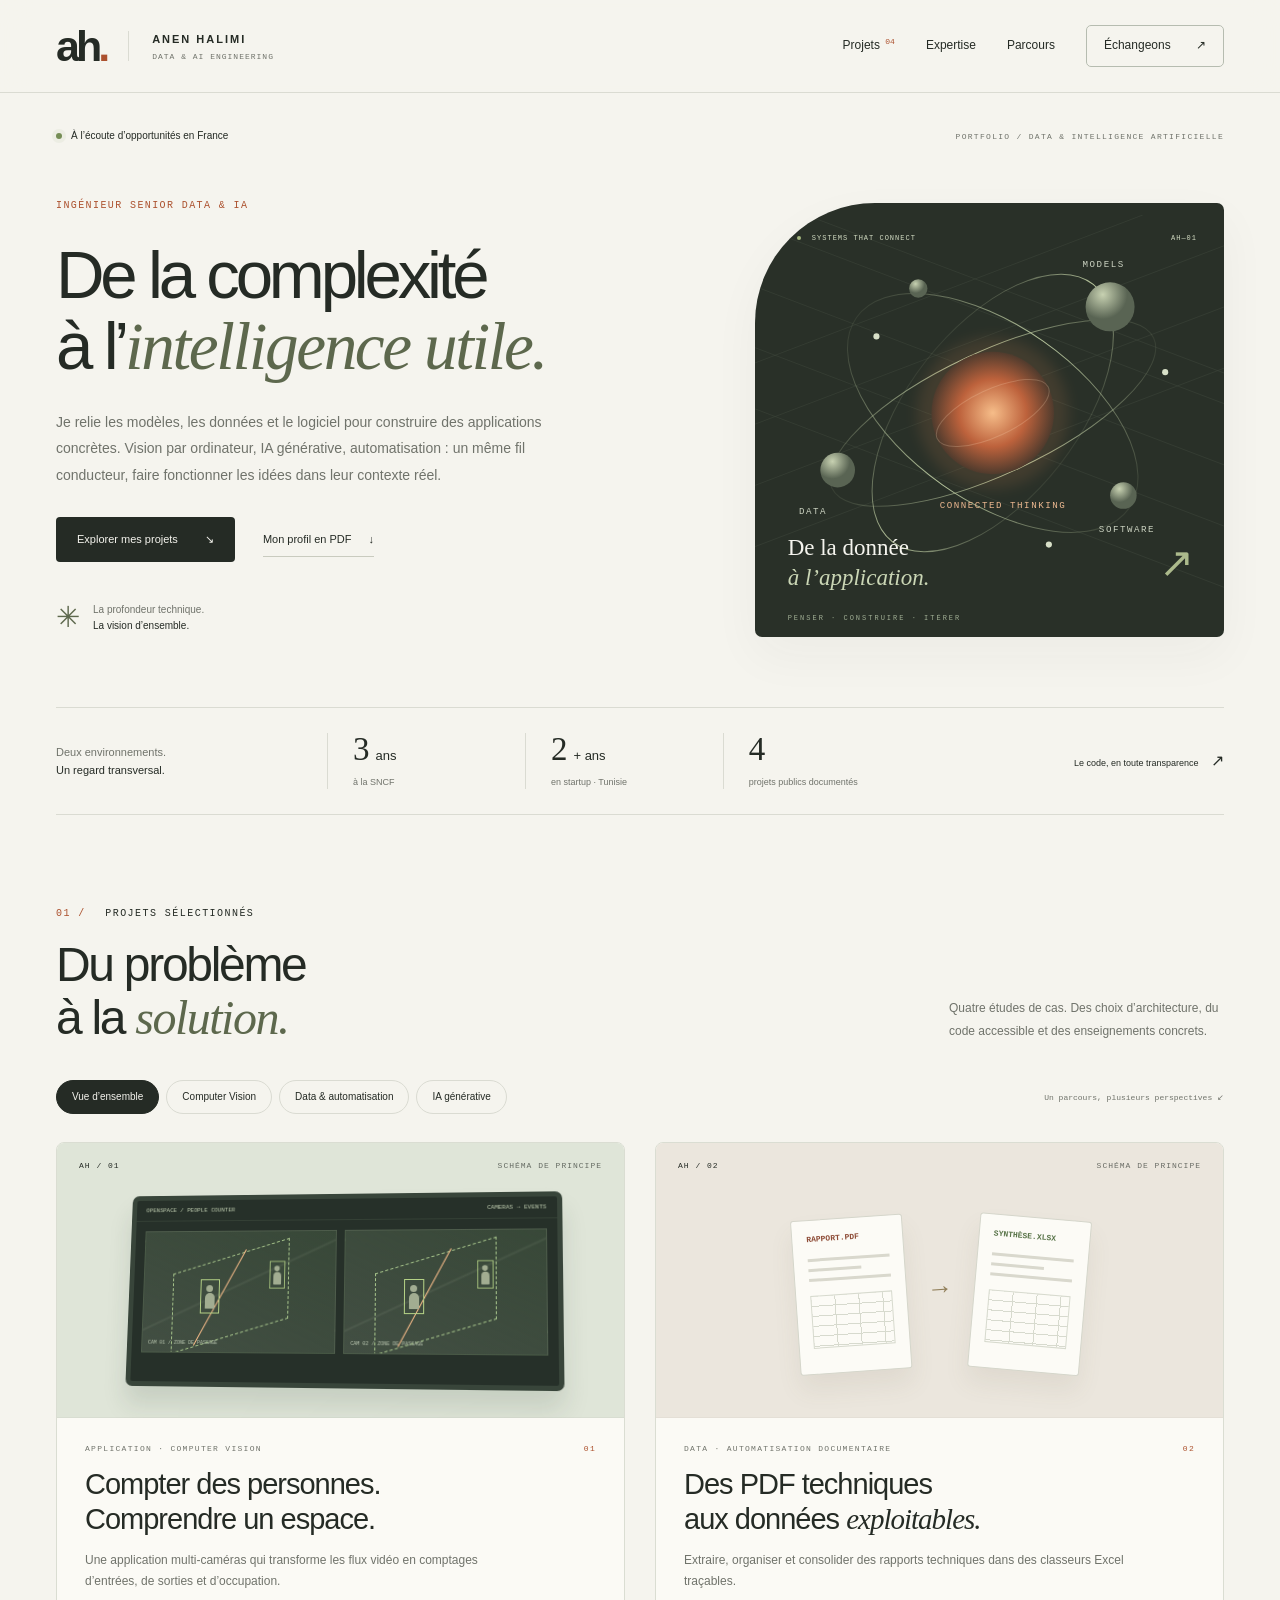
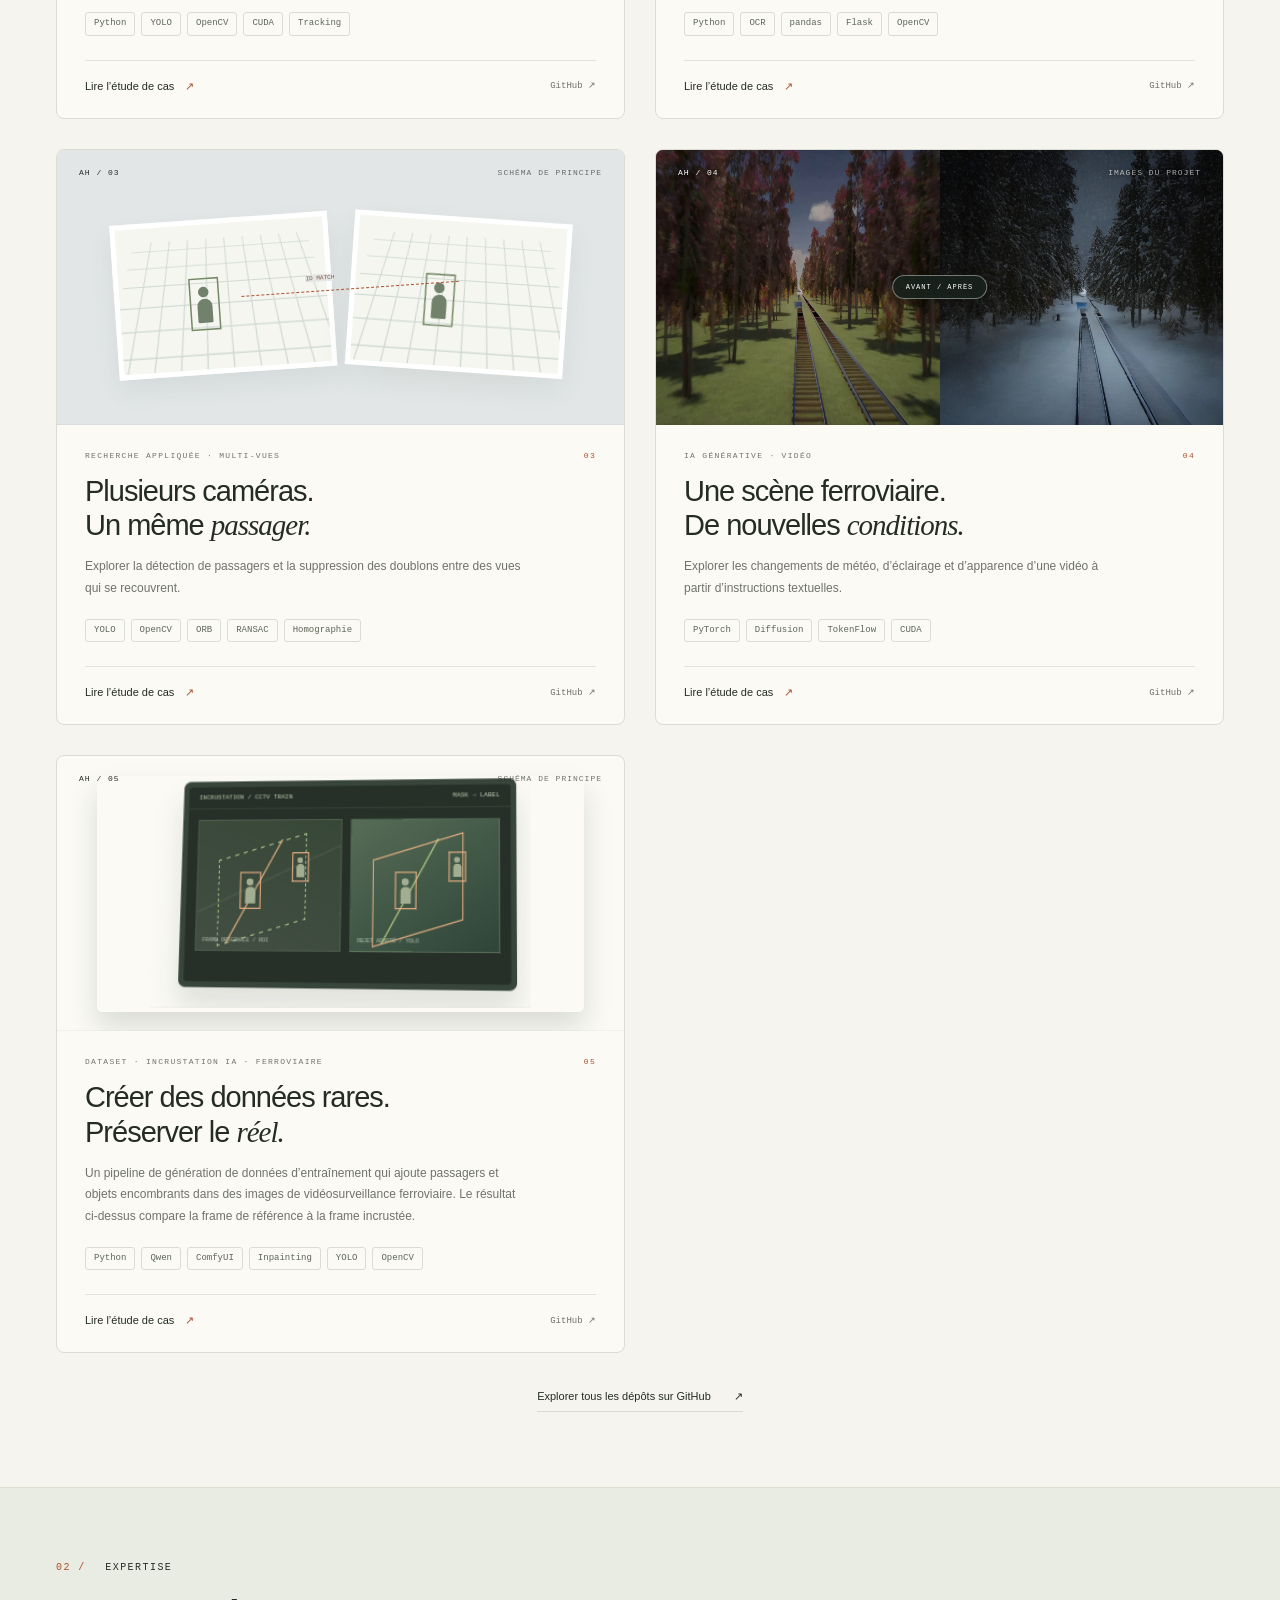
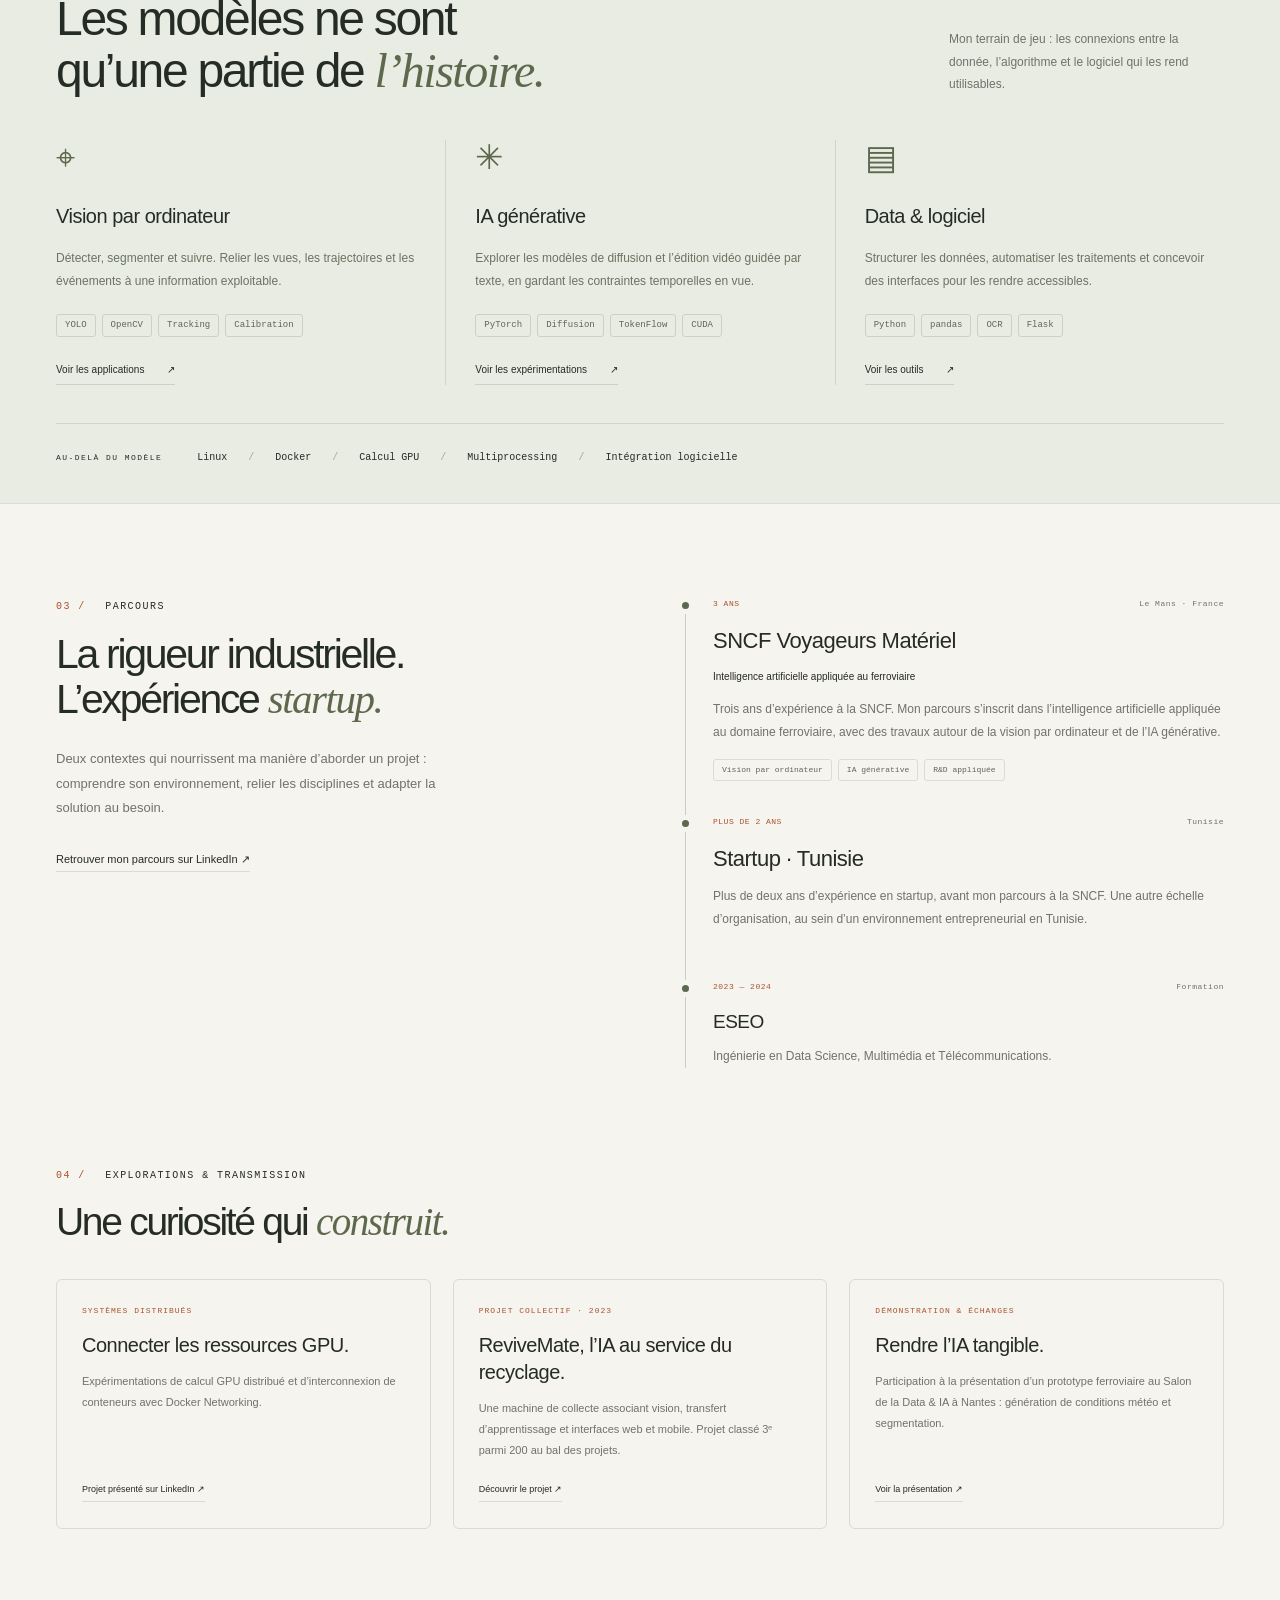
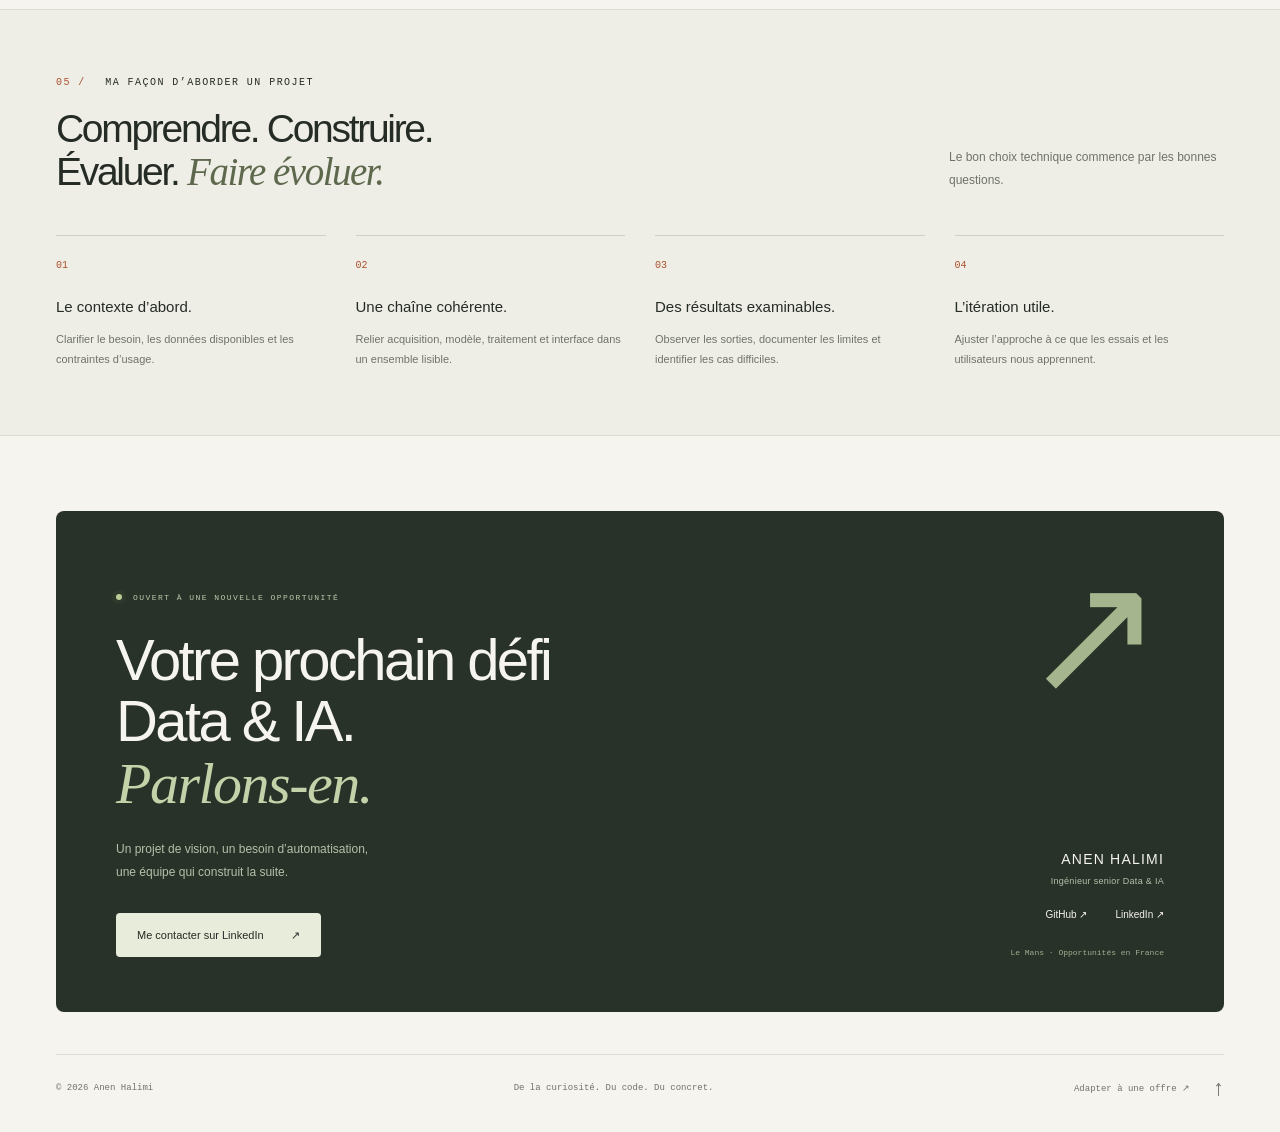
==== commit b8c659ad: "Add real incrustation result to project case" ====
--- a/index.html
+++ b/index.html
@@ -15,6 +15,7 @@
 @media(max-width:600px){.wrap{width:calc(100% - 36px)}html{scroll-padding-top:83px}.navigation{height:74px}.logo{font-size:37px}.logo-name{font-size:9px}.logo-name span{font-size:6px}.menu-toggle{display:block}.navigation nav{display:none;position:absolute;top:74px;left:0;right:0;background:var(--paper);padding:22px;border-bottom:1px solid var(--line);box-shadow:0 9px 12px #00000006;align-items:stretch;gap:0}.navigation nav.open{display:flex;flex-direction:column}.navigation nav a{padding:13px;font-size:14px}.nav-contact{margin-top:8px}.hero{padding-top:22px}.availability{font-size:9px}.hero-grid{grid-template-columns:1fr;padding:36px 0;gap:33px}.hero-copy>.overline{font-size:9px}h1{font-size:clamp(44px,10.7vw,62px);letter-spacing:-2.8px;margin:19px 0 22px;line-height:1.08}h1 em{letter-spacing:-2px}.hero-intro{font-size:13px;max-width:100%}.hero-actions{margin-top:24px;gap:23px}.hero-actions .button{font-size:11px;padding:13px 17px}.plain-button{font-size:10px}.hero-footnote{margin-top:22px}.hero-footnote p{font-size:10px}.hero-art{height:340px;border-radius:80px 6px 6px 6px;max-width:460px;width:100%;justify-self:center}.network{height:305px;width:100%;top:-3px;object-fit:contain}.art-meta{top:26px;left:32px;right:25px;font-size:6px}.art-caption{bottom:39px;font-size:22px;left:26px}.art-stamp{bottom:14px;font-size:6px}.art-arrow{font-size:35px}.proof-strip{grid-template-columns:repeat(3,1fr);gap:0;padding:21px 0}.proof-intro{grid-column:1/-1;margin-bottom:19px;display:flex;gap:4px;font-size:10px}.proof-intro br{display:none}.proof:nth-child(2){padding-left:0;border-left:0}.proof{padding-left:15px}.proof>strong{font-size:31px}.proof>strong span{font-size:11px;margin-left:5px}.proof p{font-size:8px}.projects-section{padding:54px 0 48px}.section-heading{flex-direction:column;align-items:start;gap:21px;margin-bottom:25px}.section-description{max-width:100%;font-size:12px}.overline{font-size:9px}h2{font-size:39px;margin-top:15px;letter-spacing:-1.9px}.focus-toolbar{margin-bottom:24px}.focus-buttons{gap:7px}.focus-buttons button{padding:8px 12px;font-size:9px}.project-grid{grid-template-columns:1fr;gap:25px}.project-visual{height:250px}.screen{width:80%;height:183px}.screen-body{height:140px}.doc{width:112px;height:153px;padding:13px}.doc-title{font-size:7px}.document-flow{gap:20px}.dual-view{width:82%}.view-panel{height:145px}.project-body{padding:24px}.project-body h3{font-size:28px}.project-body p{font-size:12px}.project-type{font-size:8px}.tags span{font-size:8px}.all-github{font-size:10px}.expertise-section{padding:49px 0 28px}.expertise-section h2{font-size:36px}.expertise-grid{grid-template-columns:1fr;gap:27px;margin-top:31px}.expertise-grid article,.expertise-grid article:first-child,.expertise-grid article:last-child{padding:0 0 27px;border-left:0;border-bottom:1px solid #d0d7c7}.expertise-grid article:last-child{border-bottom:0;padding-bottom:0}.expertise-icon{font-size:29px;margin-bottom:14px}.expertise-grid h3{font-size:22px}.expertise-grid p{font-size:12px;margin-bottom:16px}.expertise-link{font-size:10px;margin-top:18px}.expertise-grid .tags span{font-size:9px;padding:5px 8px}.systems-line{flex-direction:column;gap:12px;margin-top:28px;padding-top:22px}.systems-line p{font-size:9px;line-height:2.1}.experience-section{padding:53px 0;grid-template-columns:1fr;gap:40px}.experience-intro h2{font-size:36px}.experience-intro>p:not(.overline){font-size:12px;margin:22px 0}.timeline{padding-left:5px}.timeline article{padding-left:22px;padding-bottom:31px}.timeline h3{font-size:21px}.timeline-head{font-size:8px}.timeline p{font-size:12px}.beyond-section{padding-bottom:50px}.compact h2{font-size:35px}.beyond-grid{grid-template-columns:1fr;gap:16px}.beyond-grid article{padding:25px}.beyond-grid h3{font-size:22px}.beyond-grid p{font-size:12px}.beyond-grid .mini-label{font-size:8px}.beyond-grid a{font-size:10px}.method-section{padding:46px 0}.method-grid{grid-template-columns:1fr 1fr;gap:24px 20px}.method-grid h3{font-size:14px}.method-grid p{font-size:11px}.contact-section{padding:47px 0 29px}.contact-box{grid-template-columns:1fr;padding:31px 25px;gap:30px}.contact-box h2{font-size:44px;letter-spacing:-2px}.contact-box .overline{font-size:7px;letter-spacing:.8px}.contact-box p{font-size:12px}.contact-side{align-items:start;text-align:left;border-top:1px solid #536149;padding-top:24px;position:relative}.contact-symbol{position:absolute;right:0;top:22px;font-size:67px}.contact-side p{margin:0 0 16px;font-size:12px}.contact-side p span{font-size:8px}.contact-links{font-size:10px}.contact-location{margin-top:19px;font-size:7px}.contact-box .button{font-size:10px}footer{font-size:8px;padding-bottom:25px}footer button{font-size:8px}footer>div{gap:14px}.dialog-top{padding:13px 18px}.dialog-top .overline{font-size:8px}.case-content,.tailor-body{padding:25px 22px}.case-title{font-size:30px}.case-content h3{font-size:17px}.case-content p,.case-content li{font-size:12px}.pipeline{gap:5px}.pipeline span{font-size:8px;padding:7px}.case-links{gap:12px}.case-links .button{font-size:9px}.tailor-body h2{font-size:32px}.form-grid{grid-template-columns:1fr;gap:0}.field.wide{grid-column:auto}.field input,.field textarea,.field select{font-size:16px}.editor-actions{flex-direction:column}.editor-actions .button{width:100%}.comparison-stage{aspect-ratio:1/1}}
 @media(prefers-reduced-motion:reduce){html{scroll-behavior:auto}*,*:before,*:after{animation:none!important;transition:none!important}}
 .insertion-screen .camera-view.inserted{background:linear-gradient(145deg,#586d57,#2e4539)}.insertion-screen .camera-view.inserted:before{border-color:#eab183;border-style:solid}.insertion-screen .camera-view.inserted:after{background:#c5d98e}.insertion-screen .track{border-color:#eab183}
+.incrustation-result{width:86%;height:auto;max-height:86%;object-fit:contain;border-radius:5px;box-shadow:0 15px 28px #24332626}
 @media print{@page{size:A4;margin:14mm}body{background:white;color:#20251f;font-size:11px}header{position:static;background:white}.wrap{width:100%}.navigation{height:55px}.navigation nav,.menu-toggle,.scroll-progress,.hero-art,.hero-actions,.hero-footnote,.edition,.focus-toolbar,.project-visual,.project-actions,.all-github,.expertise-link,.owner-control,dialog,#toast,.contact-symbol,.case-links,.contact-section .button{display:none!important}.hero{padding-top:15px}.hero-grid{display:block;padding:22px 0}.hero-copy h1{font-size:43px;letter-spacing:-2px}.hero-intro{font-size:11px;max-width:100%}.hero-copy>.overline{font-size:9px}.proof-strip{padding:13px 0;grid-template-columns:1fr 1fr 1fr 1fr}.proof-intro{font-size:9px;grid-column:auto}.proof>strong{font-size:24px}.projects-section{padding:25px 0}.section-heading{margin-bottom:18px;display:flex;flex-direction:row}h2,.compact h2,.experience-intro h2,.expertise-section h2{font-size:29px;letter-spacing:-1px}.section-description{font-size:10px}.project-grid{display:grid;grid-template-columns:1fr 1fr;gap:12px}.project-card{break-inside:avoid}.project-body{padding:17px}.project-body h3{font-size:22px}.project-body p{font-size:10px}.project-type{font-size:6px}.tags span{font-size:7px;padding:4px}.expertise-section,.method-section{padding:25px 0;background:#f2f3ed;print-color-adjust:exact}.expertise-grid{margin-top:20px}.expertise-icon{display:none}.expertise-grid h3{font-size:16px}.expertise-grid p{font-size:10px}.systems-line{margin-top:20px;padding-top:15px}.experience-section{padding:30px 0;gap:35px}.experience-intro>p:not(.overline){font-size:10px}.timeline p{font-size:10px}.timeline h3{font-size:17px}.timeline article{padding-bottom:22px}.timeline,.beyond-grid article{break-inside:avoid}.beyond-section{padding-bottom:25px}.beyond-grid{gap:12px}.beyond-grid article{padding:15px}.beyond-grid h3{font-size:16px}.beyond-grid p{font-size:9px}.beyond-grid a{font-size:8px}.method-grid{gap:15px}.method-grid h3{font-size:12px}.method-grid p{font-size:9px}.contact-section{padding:25px 0}.contact-box{padding:25px;background:#e8eddf;color:#20251f;print-color-adjust:exact;break-inside:avoid}.contact-box h2{font-size:32px}.contact-box h2 em,.contact-box p,.contact-box .overline,.contact-side p,.contact-side p span,.contact-location{color:#46583e}.contact-side{justify-content:center}.contact-side p{font-size:11px}footer{font-size:8px;padding-bottom:0}footer>span:nth-child(2){display:none}.hero-top .availability{font-size:9px}}
 </style>
 </head>
@@ -43,7 +44,7 @@
 <dialog id="tailor-dialog" aria-labelledby="tailor-title"><div class="dialog-top"><span class="overline">ATELIER CANDIDATURE</span><button type="button" class="close-dialog" aria-label="Fermer la personnalisation">×</button></div><div class="tailor-body"><h2 id="tailor-title">Le bon angle.<br>Pour la bonne <em>opportunité.</em></h2><p>Colle une offre pour repérer les compétences communes à tes projets et préparer une version ciblée. L’analyse se fait dans ton navigateur, sans envoi de l’offre.</p><label class="field">L’offre d’emploi<textarea id="job-text" rows="5" placeholder="Intitulé du poste, missions, compétences recherchées…" maxlength="15000"></textarea></label><button id="analyze-job" type="button" class="button primary">Repérer les correspondances <span>↗</span></button><div id="job-analysis" role="status" aria-live="polite"></div><form id="tailor-form"><div class="form-grid"><label class="field">Angle de présentation<select id="focus-select" name="focus"><option value="all">Ingénieur senior Data & IA</option><option value="vision">Computer Vision</option><option value="data">Data & automatisation</option><option value="genai">IA générative</option></select></label><label class="field">Entreprise visée (facultatif)<input name="company" maxlength="120" placeholder="Nom de l’entreprise"></label><label class="field wide">Titre professionnel<input name="customTitle" maxlength="150"></label><label class="field wide">Présentation ciblée<textarea name="customPitch" rows="4" maxlength="1600"></textarea></label></div><details class="personal-details"><summary>Compléter mes informations et mon parcours</summary><div class="form-grid"><label class="field wide">E-mail professionnel (facultatif)<input type="email" name="email" maxlength="200" placeholder="prenom@exemple.fr"></label><label class="field wide">Nom de la startup<input name="startup" maxlength="160"></label><label class="field wide">Expérience en startup<textarea name="startupDescription" maxlength="2000" rows="3"></textarea></label><label class="field wide">Expérience SNCF<textarea name="sncfDescription" maxlength="2000" rows="3"></textarea></label></div></details><p class="editor-note">Les correspondances sont indicatives et fondées sur des mots-clés. Relis l’offre et ajuste les textes à ton expérience réelle avant de les partager.</p><div class="editor-actions"><button class="button primary" type="submit">Appliquer au portfolio ↗</button><button class="button outline" type="button" id="export-html">Exporter la version HTML ↓</button></div><p id="save-status" role="status" aria-live="polite"></p></form></div></dialog>
 <div id="toast" role="status" aria-live="polite"></div>
 <noscript><p class="wrap">Active JavaScript pour consulter les études de cas interactives. Les projets sont également disponibles sur <a href="https://github.com/anen-halimi">GitHub</a>.</p></noscript>
-<script type="application/json" id="portfolio-data">{"name": "Anen Halimi", "linkedin": "https://www.linkedin.com/in/anen-halimi-55499b262/", "github": "https://github.com/anen-halimi", "email": "", "focus": "all", "customTitle": "", "customPitch": "", "company": "", "startup": "Startup · Tunisie", "startupDescription": "Plus de deux ans d’expérience en startup, avant mon parcours à la SNCF. Une autre échelle d’organisation, au sein d’un environnement entrepreneurial en Tunisie.", "sncfDescription": "Trois ans d’expérience à la SNCF. Mon parcours s’inscrit dans l’intelligence artificielle appliquée au domaine ferroviaire, avec des travaux autour de la vision par ordinateur et de l’IA générative.", "exported": false, "profiles": {"all": {"label": "Vue d’ensemble", "title": "Ingénieur senior Data & IA", "headline": "De la complexité\u003cbr>à l’\u003cem>intelligence utile.\u003c/em>", "pitch": "Je relie les modèles, les données et le logiciel pour construire des applications concrètes. Vision par ordinateur, IA générative, automatisation : un même fil conducteur, faire fonctionner les idées dans leur contexte réel.", "order": ["openspace", "bordereaux", "passagers", "style", "incrustation"]}, "vision": {"label": "Computer Vision", "title": "Ingénieur senior Computer Vision", "headline": "Donner du sens\u003cbr>à chaque \u003cem>image.\u003c/em>", "pitch": "De la calibration des caméras au suivi d’objets, je développe des chaînes de vision par ordinateur. Mon approche relie les modèles YOLO, la géométrie des images et les interfaces dont les utilisateurs ont besoin.", "order": ["openspace", "passagers", "incrustation", "style", "bordereaux"]}, "data": {"label": "Data & automatisation", "title": "Ingénieur senior Data & automatisation", "headline": "Des données brutes\u003cbr>aux \u003cem>outils utiles.\u003c/em>", "pitch": "Je transforme les documents et les flux de données en informations structurées. Extraction OCR, traitements Python, consolidation et interfaces : je construis la chaîne qui rend les données exploitables.", "order": ["bordereaux", "openspace", "incrustation", "passagers", "style"]}, "genai": {"label": "IA générative", "title": "Ingénieur senior IA générative & vision", "headline": "Explorer les modèles.\u003cbr>Élargir le \u003cem>possible.\u003c/em>", "pitch": "J’expérimente les modèles de diffusion pour transformer l’apparence de séquences vidéo. Je relie la recherche en IA générative aux contraintes d’un cas d’usage : cohérence temporelle, données d’entrée et ressources GPU.", "order": ["style", "incrustation", "passagers", "openspace", "bordereaux"]}}, "projects": [{"id": "incrustation", "number": "05", "kind": "Dataset · Incrustation IA · Ferroviaire", "title": "Créer des données rares.\u003cbr>Préserver le \u003cem>réel.\u003c/em>", "shortTitle": "Incrustation d’objets IA — CCTV train", "description": "Un pipeline de génération de données d’entraînement qui ajoute passagers et objets encombrants dans des images de vidéosurveillance ferroviaire.", "tags": ["Python", "Qwen", "ComfyUI", "Inpainting", "YOLO", "OpenCV"], "repo": "incrustation-work", "file": "incruste_one.py", "challenge": "Produire des exemples réalistes sans réécrire toute la scène. Un objet ajouté doit respecter la place, la perspective, la lumière, le flou et les artefacts propres à la caméra du train.", "approach": ["Inpainting Qwen masqué pour limiter l’édition à la zone ou à la place choisie.", "Harmonisation locale de la luminosité, du dégradé d’éclairage, de la netteté et de la texture capteur.", "Génération de labels YOLO à partir de l’image finale, avec contrôle visuel et repli sur les pixels modifiés.", "Banques de positions et d’objets : passager porteur, vélo, trottinette, valise, plante, matelas ou téléviseur.", "Scripts de sélection de frames, construction de datasets et catalogue pour rendre les itérations traçables."], "outcome": "Une chaîne complète, de la frame CCTV originale au dataset annoté. Le périmètre hors zone reste préservé et les objets sont adaptés aux conditions de prise de vue de chaque frame.", "limit": "La qualité dépend du modèle, du calibrage de la ROI, de la source vidéo et de la vérification humaine. Les checkpoints et vidéos sources restent hors du dépôt GitHub.", "pipeline": ["Frame CCTV", "ROI masquée", "Qwen / ComfyUI", "Harmonisation", "YOLO / Dataset"]}, {"id": "openspace", "number": "01", "kind": "Application · Computer Vision", "title": "Compter des personnes.\u003cbr>Comprendre un espace.", "shortTitle": "OpenSpace People Counter", "description": "Une application multi-caméras qui transforme les flux vidéo en comptages d’entrées, de sorties et d’occupation.", "tags": ["Python", "YOLO", "OpenCV", "CUDA", "Tracking"], "repo": "openspace-people-counter", "file": "openspace_compteur.py", "challenge": "Passer d’une détection dans une image à un comptage utilisable. Il faut maintenir les identités dans le temps, définir les zones de passage et gérer plusieurs sources vidéo en parallèle.", "approach": ["Un processus indépendant par caméra pour séparer les chaînes d’acquisition et de traitement.", "Détection ou segmentation Ultralytics, puis suivi avec ByteTrack ou BoT-SORT.", "Calibration interactive des zones et lignes de comptage, exécution CPU ou CUDA.", "Interface opérateur, seuil de capacité optionnel et exports JSON / XML."], "outcome": "Le dépôt réunit une chaîne de traitement multi-caméras, une interface de lancement et des sorties structurées. L’utilisateur peut configurer les zones et suivre les compteurs.", "limit": "La qualité dépend du placement des caméras, des occultations et des changements d’identité. Aucun débit ou taux de précision universel n’est annoncé.", "pipeline": ["Flux caméras", "YOLO", "Tracking", "Franchissements", "JSON / XML"]}, {"id": "bordereaux", "number": "02", "kind": "Data · Automatisation documentaire", "title": "Des PDF techniques\u003cbr>aux données \u003cem>exploitables.\u003c/em>", "shortTitle": "Bordereaux · PDF → Excel", "description": "Extraire, organiser et consolider des rapports techniques dans des classeurs Excel traçables.", "tags": ["Python", "OCR", "pandas", "Flask", "OpenCV"], "repo": "Bordereaux", "file": "interface_pdf_excel/app.py", "challenge": "Les informations utiles sont dispersées dans des rapports PDF : titres, tableaux, mesures et documents numérisés. Les rendre exploitables exige de préserver les associations et la provenance.", "approach": ["Extraction du texte et des tableaux avec pdfplumber, OCR avec Tesseract.", "Détection visuelle de titres avec OpenCV et association des tableaux à leurs sections.", "Production de classeurs par document, consolidation globale et enrichissement Excel.", "Interface Flask, traitement par lots séquentiel ou parallèle, suivi des journaux et téléchargement."], "outcome": "Un flux complet de transformation documentaire, du dépôt des PDF jusqu’aux feuilles de synthèse consolidées, avec des références aux documents sources.", "limit": "Les règles ciblent des rapports structurés. Une nouvelle mise en page ou un scan de mauvaise qualité peut nécessiter des ajustements et une vérification manuelle. L’interface actuelle est prévue pour un usage local.", "pipeline": ["PDF", "Texte / OCR", "Sections & tableaux", "Consolidation", "Excel"]}, {"id": "passagers", "number": "03", "kind": "Recherche appliquée · Multi-vues", "title": "Plusieurs caméras.\u003cbr>Un même \u003cem>passager.\u003c/em>", "shortTitle": "Détection de passagers", "description": "Explorer la détection de passagers et la suppression des doublons entre des vues qui se recouvrent.", "tags": ["YOLO", "OpenCV", "ORB", "RANSAC", "Homographie"], "repo": "Comptage_Passagers", "file": "doublons.py", "challenge": "Quand deux caméras observent une même zone, une personne peut être comptée deux fois. Le défi relie apprentissage du détecteur, calibration et correspondances géométriques entre les vues.", "approach": ["Entraînement et inférence YOLO sur un jeu de données de passagers annoté.", "Export d’images annotées et des coordonnées normalisées des détections.", "Exploration du recouvrement des caméras avec ORB, appariement et homographie RANSAC.", "Comparaison des détections et heuristiques de suppression des doublons entre vues."], "outcome": "Un espace de recherche regroupant préparation des données, entraînement, calibration et analyse des détections communes à plusieurs caméras.", "limit": "Une homographie ne résout pas tous les cas de personnes situées à des profondeurs différentes. Le dépôt rassemble plusieurs expérimentations et ne fournit pas de benchmark consolidé reproductible.", "pipeline": ["Images annotées", "Détection YOLO", "Géométrie", "Appariement", "Doublons"]}, {"id": "style", "number": "04", "kind": "IA générative · Vidéo", "title": "Une scène ferroviaire.\u003cbr>De nouvelles \u003cem>conditions.\u003c/em>", "shortTitle": "Transfert de style vidéo", "description": "Explorer les changements de météo, d’éclairage et d’apparence d’une vidéo à partir d’instructions textuelles.", "tags": ["PyTorch", "Diffusion", "TokenFlow", "CUDA"], "repo": "Transfert-de-Style", "file": "run_tokenflow_pnp.py", "challenge": "Modifier l’apparence d’une vidéo sans perdre toute sa structure ni introduire de fortes incohérences d’une image à l’autre. Les scènes ferroviaires servent de support aux expérimentations.", "approach": ["Préparation des images et inversion DDIM pour obtenir les représentations latentes.", "Édition guidée par prompt et propagation des caractéristiques de diffusion avec TokenFlow.", "Expérimentation des chemins Plug-and-Play et SDEdit, via des configurations YAML.", "Comparaison qualitative des sorties selon les prompts et les réglages d’inférence."], "outcome": "Des configurations et des résultats visuels archivés pour explorer le transfert de style sur des séquences ferroviaires. La comparaison présentée utilise deux images réellement présentes dans le dépôt.", "limit": "Application de TokenFlow, méthode de Michal Geyer, Omer Bar-Tal, Shai Bagon et Tali Dekel. Ce travail ne revendique pas l’invention de la méthode. Les sorties sont des expérimentations qualitatives.", "pipeline": ["Images vidéo", "Inversion DDIM", "Prompt", "TokenFlow", "Vidéo éditée"]}], "images": {"source": "[data-uri]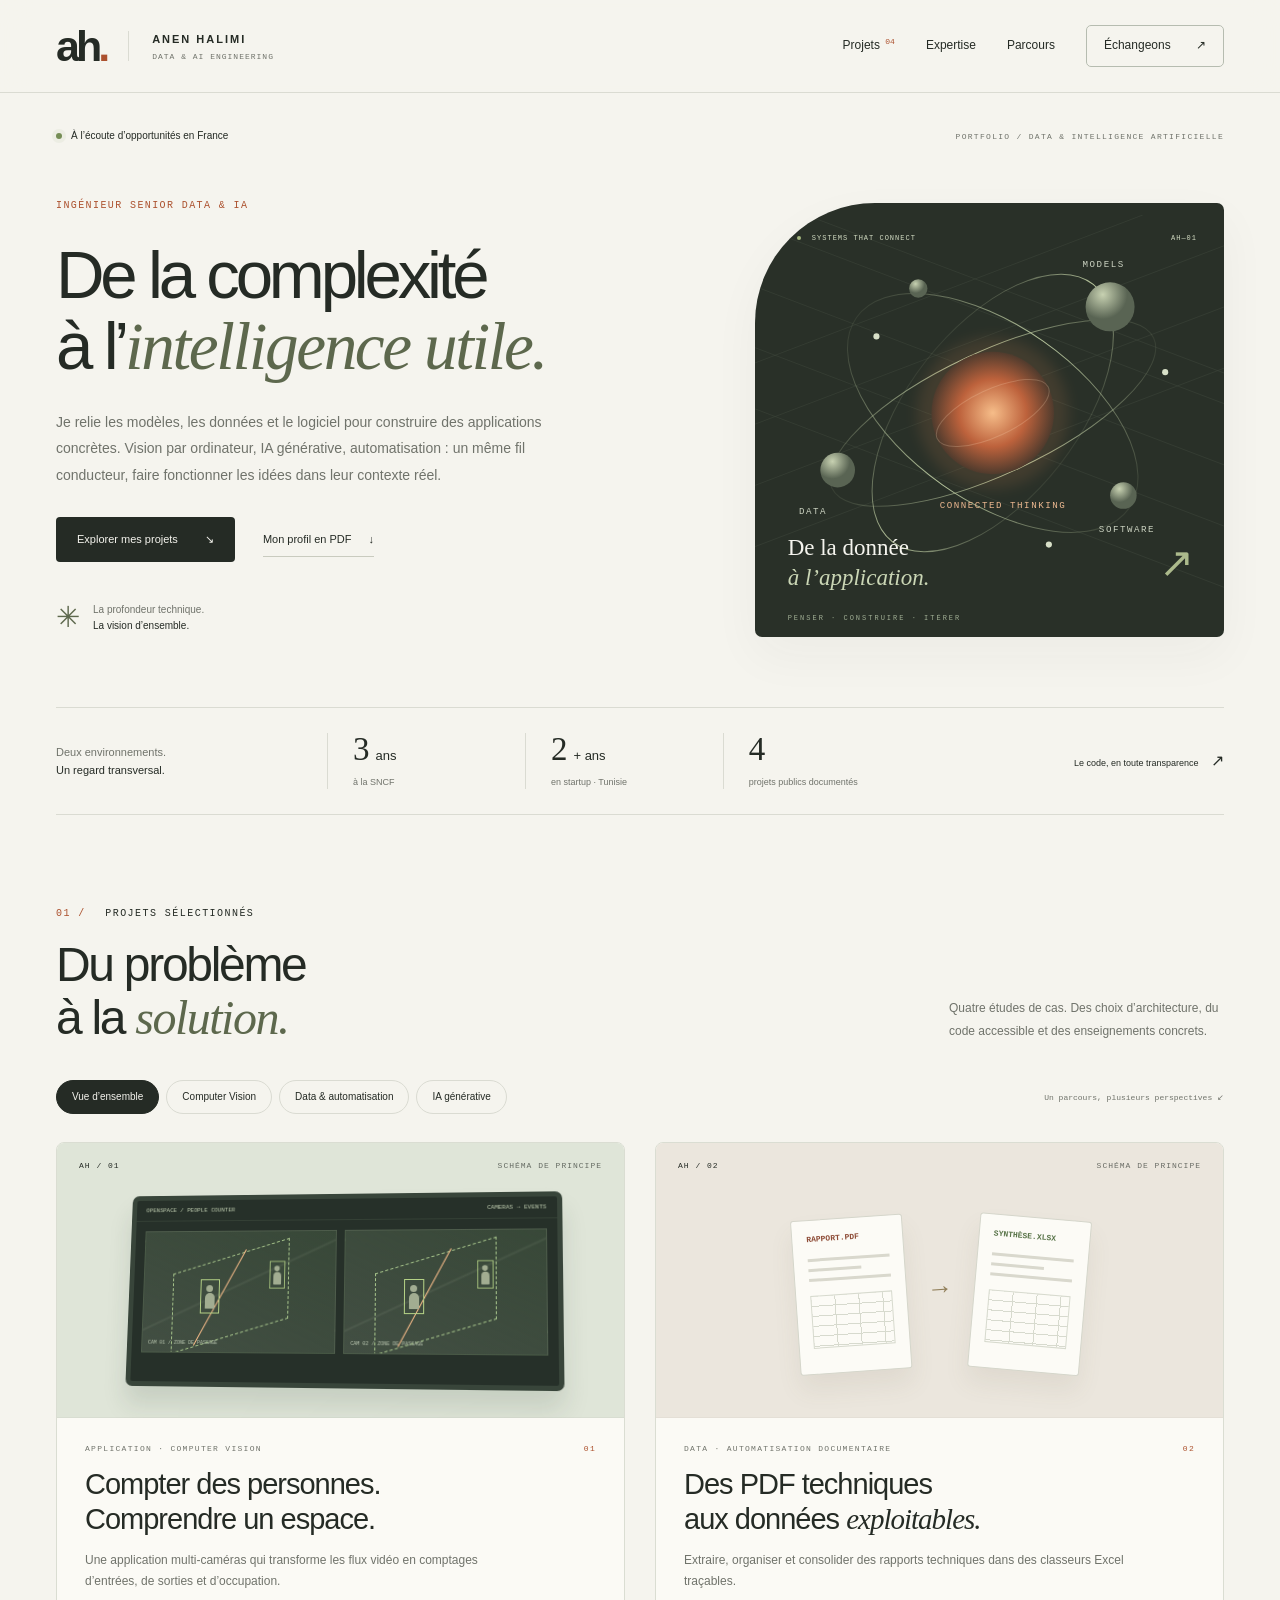
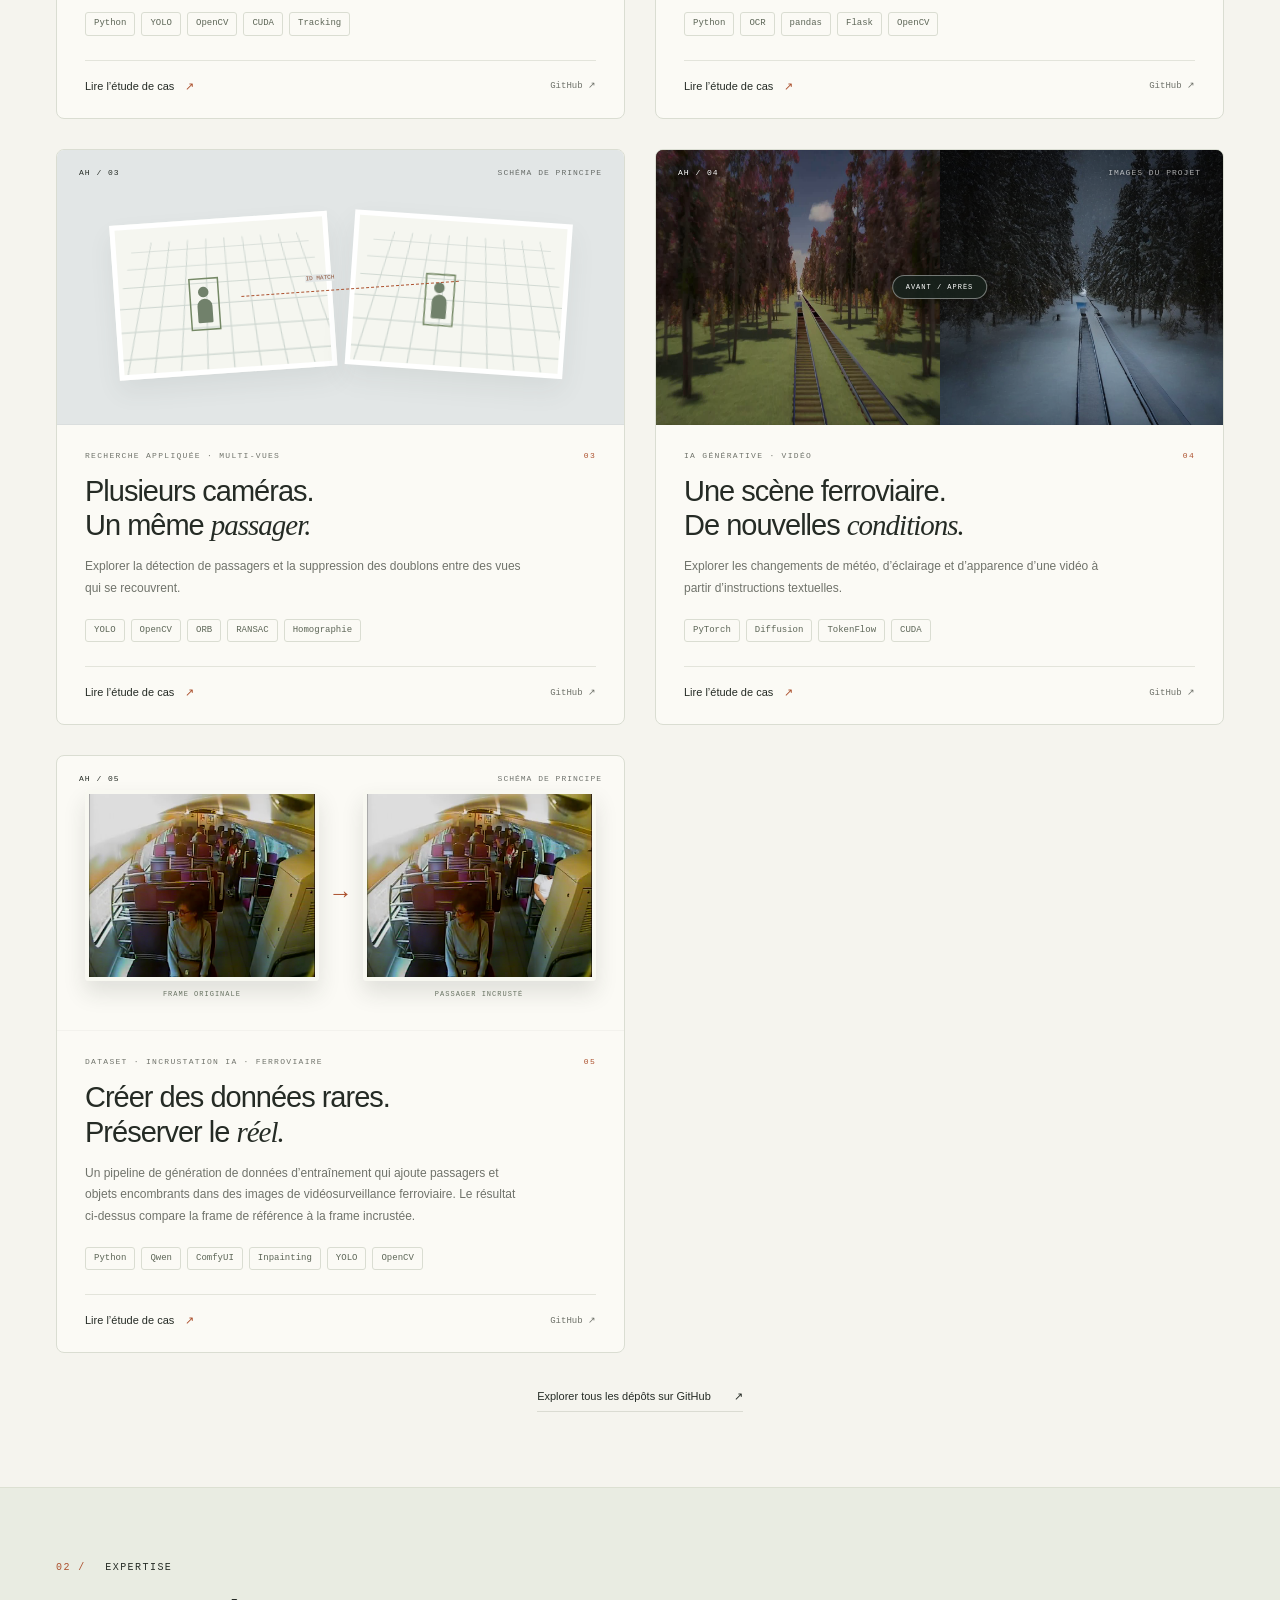
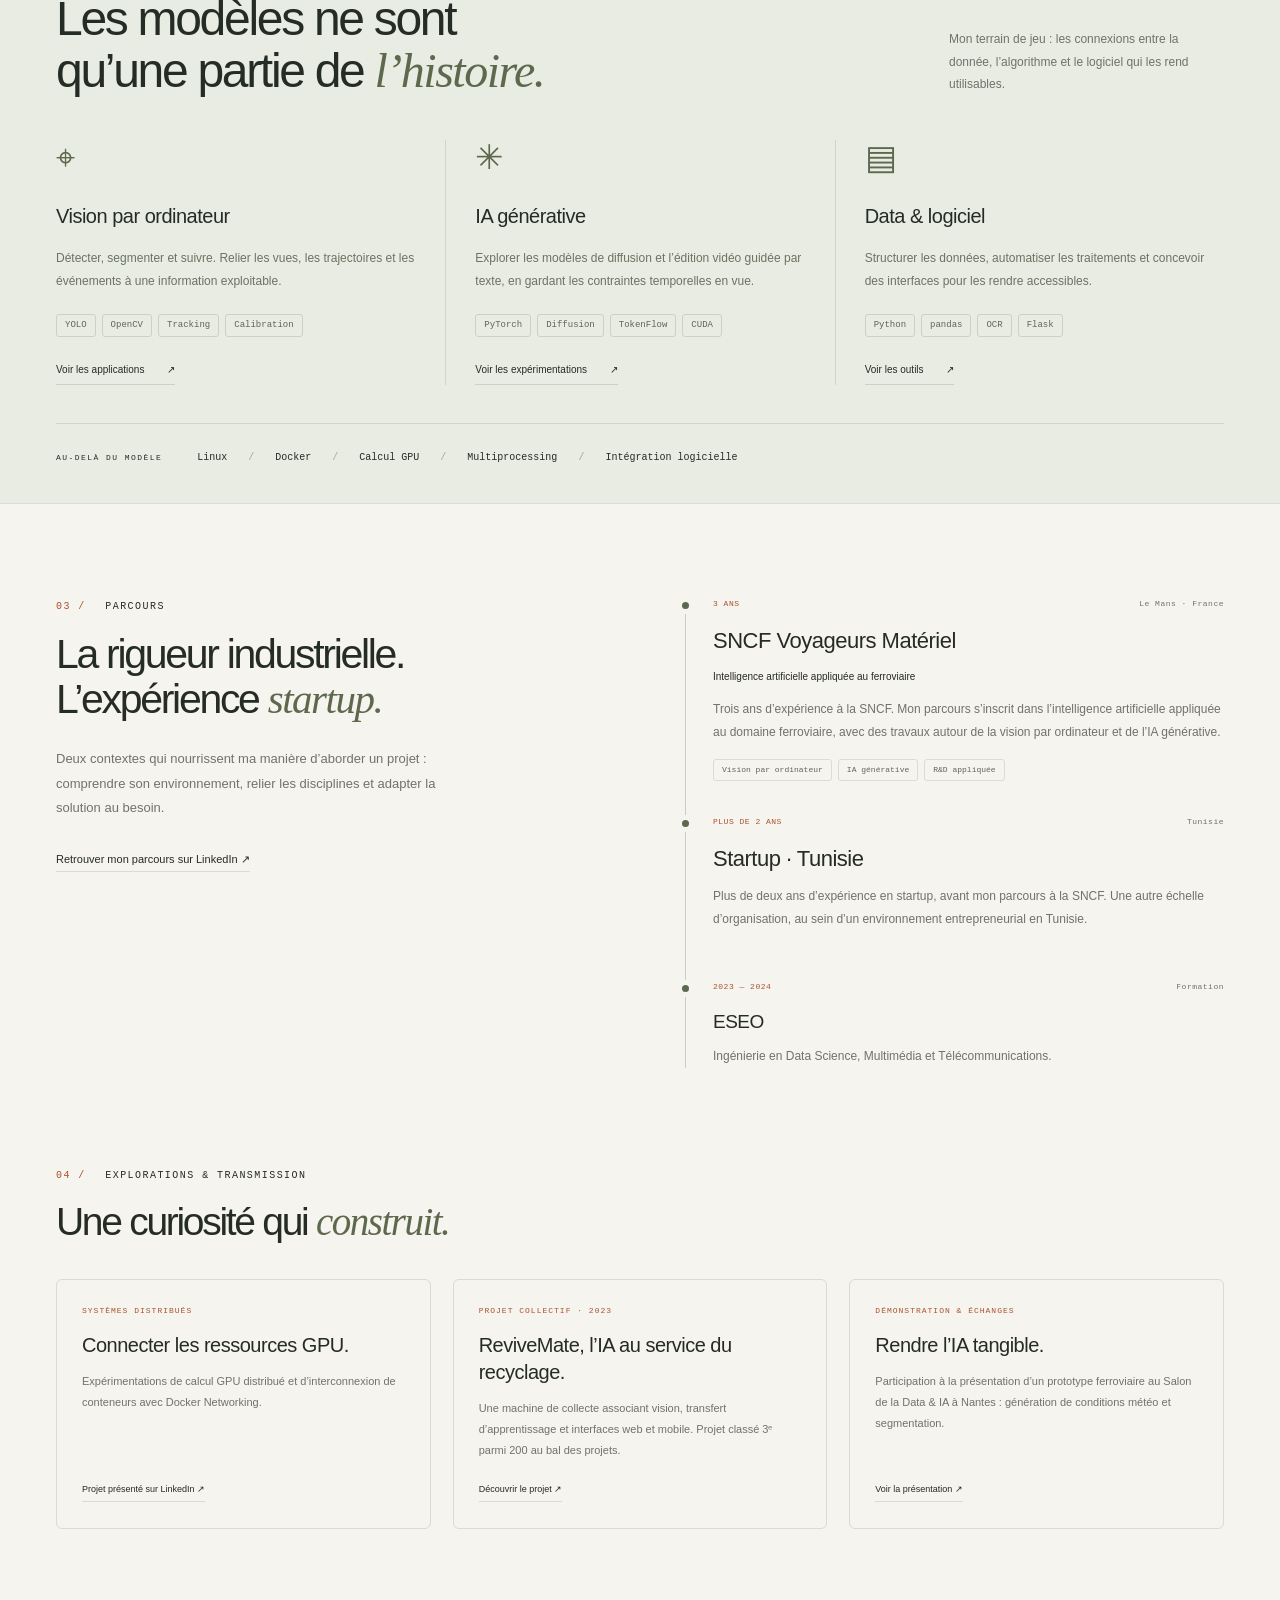
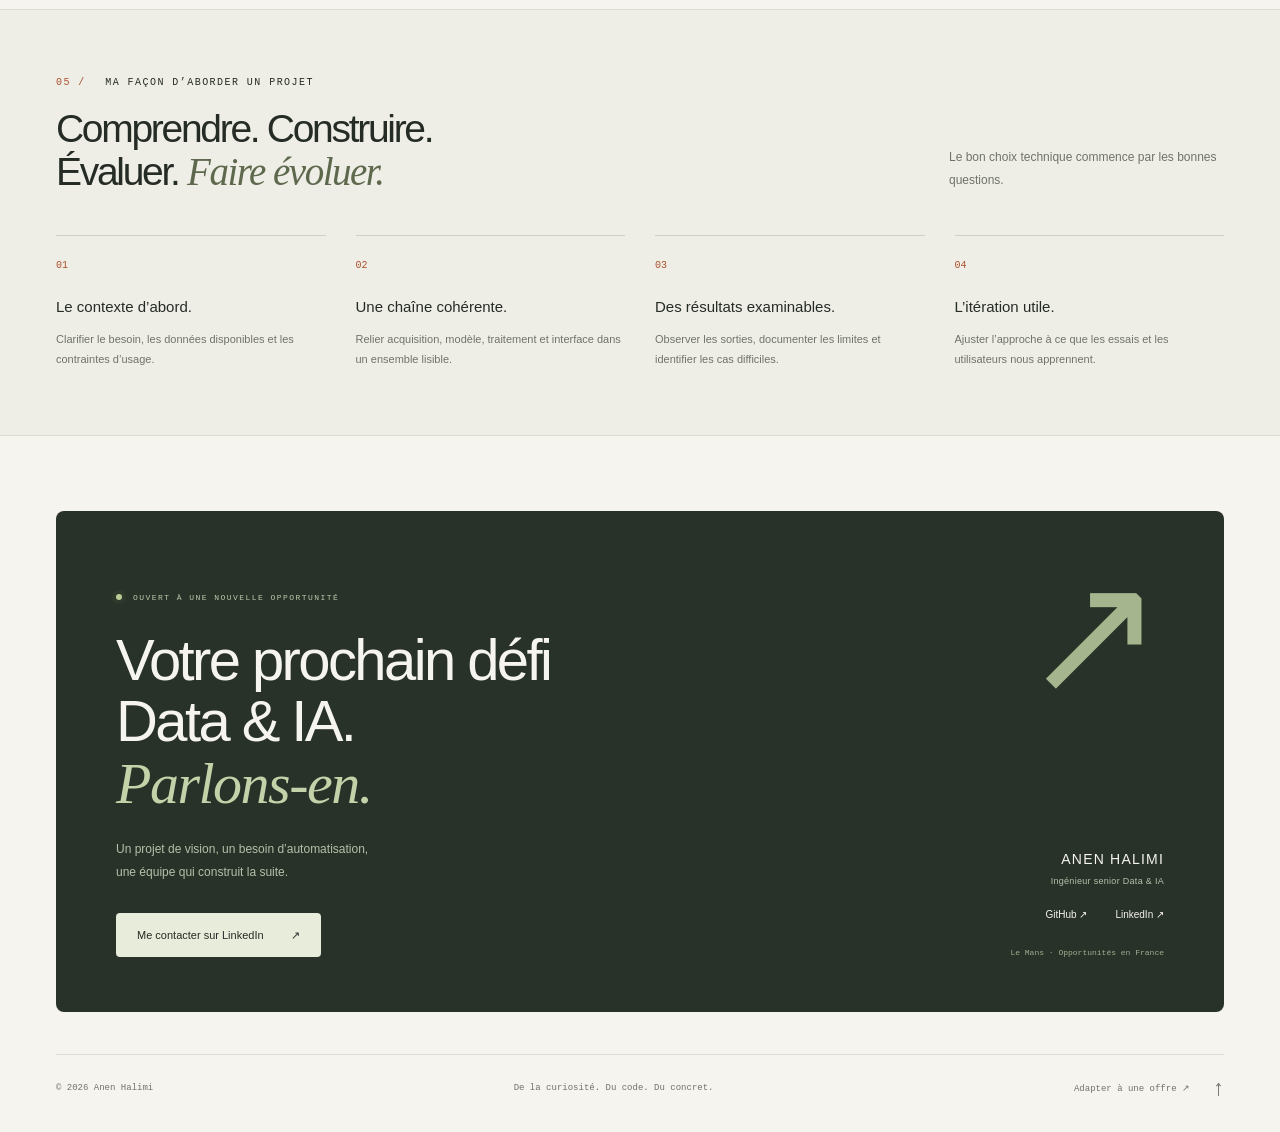
==== commit fe2eec27: "Show distinct original and inserted frames for incrustation project" ====
--- a/index.html
+++ b/index.html
@@ -16,6 +16,7 @@
 @media(prefers-reduced-motion:reduce){html{scroll-behavior:auto}*,*:before,*:after{animation:none!important;transition:none!important}}
 .insertion-screen .camera-view.inserted{background:linear-gradient(145deg,#586d57,#2e4539)}.insertion-screen .camera-view.inserted:before{border-color:#eab183;border-style:solid}.insertion-screen .camera-view.inserted:after{background:#c5d98e}.insertion-screen .track{border-color:#eab183}
 .incrustation-result{width:86%;height:auto;max-height:86%;object-fit:contain;border-radius:5px;box-shadow:0 15px 28px #24332626}
+.incrustation-pair{width:90%;display:flex;gap:10px;align-items:center;justify-content:center}.incrustation-pair figure{margin:0;flex:1;min-width:0}.incrustation-pair img{display:block;width:100%;aspect-ratio:704/576;object-fit:cover;border:4px solid #f8f8f1;border-radius:4px;box-shadow:0 12px 22px #24332620}.incrustation-pair figcaption{font:7px var(--mono);letter-spacing:1px;color:#677261;text-align:center;margin-top:9px}.pair-arrow{font:24px var(--serif);color:var(--accent)}
 @media print{@page{size:A4;margin:14mm}body{background:white;color:#20251f;font-size:11px}header{position:static;background:white}.wrap{width:100%}.navigation{height:55px}.navigation nav,.menu-toggle,.scroll-progress,.hero-art,.hero-actions,.hero-footnote,.edition,.focus-toolbar,.project-visual,.project-actions,.all-github,.expertise-link,.owner-control,dialog,#toast,.contact-symbol,.case-links,.contact-section .button{display:none!important}.hero{padding-top:15px}.hero-grid{display:block;padding:22px 0}.hero-copy h1{font-size:43px;letter-spacing:-2px}.hero-intro{font-size:11px;max-width:100%}.hero-copy>.overline{font-size:9px}.proof-strip{padding:13px 0;grid-template-columns:1fr 1fr 1fr 1fr}.proof-intro{font-size:9px;grid-column:auto}.proof>strong{font-size:24px}.projects-section{padding:25px 0}.section-heading{margin-bottom:18px;display:flex;flex-direction:row}h2,.compact h2,.experience-intro h2,.expertise-section h2{font-size:29px;letter-spacing:-1px}.section-description{font-size:10px}.project-grid{display:grid;grid-template-columns:1fr 1fr;gap:12px}.project-card{break-inside:avoid}.project-body{padding:17px}.project-body h3{font-size:22px}.project-body p{font-size:10px}.project-type{font-size:6px}.tags span{font-size:7px;padding:4px}.expertise-section,.method-section{padding:25px 0;background:#f2f3ed;print-color-adjust:exact}.expertise-grid{margin-top:20px}.expertise-icon{display:none}.expertise-grid h3{font-size:16px}.expertise-grid p{font-size:10px}.systems-line{margin-top:20px;padding-top:15px}.experience-section{padding:30px 0;gap:35px}.experience-intro>p:not(.overline){font-size:10px}.timeline p{font-size:10px}.timeline h3{font-size:17px}.timeline article{padding-bottom:22px}.timeline,.beyond-grid article{break-inside:avoid}.beyond-section{padding-bottom:25px}.beyond-grid{gap:12px}.beyond-grid article{padding:15px}.beyond-grid h3{font-size:16px}.beyond-grid p{font-size:9px}.beyond-grid a{font-size:8px}.method-grid{gap:15px}.method-grid h3{font-size:12px}.method-grid p{font-size:9px}.contact-section{padding:25px 0}.contact-box{padding:25px;background:#e8eddf;color:#20251f;print-color-adjust:exact;break-inside:avoid}.contact-box h2{font-size:32px}.contact-box h2 em,.contact-box p,.contact-box .overline,.contact-side p,.contact-side p span,.contact-location{color:#46583e}.contact-side{justify-content:center}.contact-side p{font-size:11px}footer{font-size:8px;padding-bottom:0}footer>span:nth-child(2){display:none}.hero-top .availability{font-size:9px}}
 </style>
 </head>
@@ -44,7 +45,7 @@
 <dialog id="tailor-dialog" aria-labelledby="tailor-title"><div class="dialog-top"><span class="overline">ATELIER CANDIDATURE</span><button type="button" class="close-dialog" aria-label="Fermer la personnalisation">×</button></div><div class="tailor-body"><h2 id="tailor-title">Le bon angle.<br>Pour la bonne <em>opportunité.</em></h2><p>Colle une offre pour repérer les compétences communes à tes projets et préparer une version ciblée. L’analyse se fait dans ton navigateur, sans envoi de l’offre.</p><label class="field">L’offre d’emploi<textarea id="job-text" rows="5" placeholder="Intitulé du poste, missions, compétences recherchées…" maxlength="15000"></textarea></label><button id="analyze-job" type="button" class="button primary">Repérer les correspondances <span>↗</span></button><div id="job-analysis" role="status" aria-live="polite"></div><form id="tailor-form"><div class="form-grid"><label class="field">Angle de présentation<select id="focus-select" name="focus"><option value="all">Ingénieur senior Data & IA</option><option value="vision">Computer Vision</option><option value="data">Data & automatisation</option><option value="genai">IA générative</option></select></label><label class="field">Entreprise visée (facultatif)<input name="company" maxlength="120" placeholder="Nom de l’entreprise"></label><label class="field wide">Titre professionnel<input name="customTitle" maxlength="150"></label><label class="field wide">Présentation ciblée<textarea name="customPitch" rows="4" maxlength="1600"></textarea></label></div><details class="personal-details"><summary>Compléter mes informations et mon parcours</summary><div class="form-grid"><label class="field wide">E-mail professionnel (facultatif)<input type="email" name="email" maxlength="200" placeholder="prenom@exemple.fr"></label><label class="field wide">Nom de la startup<input name="startup" maxlength="160"></label><label class="field wide">Expérience en startup<textarea name="startupDescription" maxlength="2000" rows="3"></textarea></label><label class="field wide">Expérience SNCF<textarea name="sncfDescription" maxlength="2000" rows="3"></textarea></label></div></details><p class="editor-note">Les correspondances sont indicatives et fondées sur des mots-clés. Relis l’offre et ajuste les textes à ton expérience réelle avant de les partager.</p><div class="editor-actions"><button class="button primary" type="submit">Appliquer au portfolio ↗</button><button class="button outline" type="button" id="export-html">Exporter la version HTML ↓</button></div><p id="save-status" role="status" aria-live="polite"></p></form></div></dialog>
 <div id="toast" role="status" aria-live="polite"></div>
 <noscript><p class="wrap">Active JavaScript pour consulter les études de cas interactives. Les projets sont également disponibles sur <a href="https://github.com/anen-halimi">GitHub</a>.</p></noscript>
-<script type="application/json" id="portfolio-data">{"name": "Anen Halimi", "linkedin": "https://www.linkedin.com/in/anen-halimi-55499b262/", "github": "https://github.com/anen-halimi", "email": "", "focus": "all", "customTitle": "", "customPitch": "", "company": "", "startup": "Startup · Tunisie", "startupDescription": "Plus de deux ans d’expérience en startup, avant mon parcours à la SNCF. Une autre échelle d’organisation, au sein d’un environnement entrepreneurial en Tunisie.", "sncfDescription": "Trois ans d’expérience à la SNCF. Mon parcours s’inscrit dans l’intelligence artificielle appliquée au domaine ferroviaire, avec des travaux autour de la vision par ordinateur et de l’IA générative.", "exported": false, "profiles": {"all": {"label": "Vue d’ensemble", "title": "Ingénieur senior Data & IA", "headline": "De la complexité\u003cbr>à l’\u003cem>intelligence utile.\u003c/em>", "pitch": "Je relie les modèles, les données et le logiciel pour construire des applications concrètes. Vision par ordinateur, IA générative, automatisation : un même fil conducteur, faire fonctionner les idées dans leur contexte réel.", "order": ["openspace", "bordereaux", "passagers", "style", "incrustation"]}, "vision": {"label": "Computer Vision", "title": "Ingénieur senior Computer Vision", "headline": "Donner du sens\u003cbr>à chaque \u003cem>image.\u003c/em>", "pitch": "De la calibration des caméras au suivi d’objets, je développe des chaînes de vision par ordinateur. Mon approche relie les modèles YOLO, la géométrie des images et les interfaces dont les utilisateurs ont besoin.", "order": ["openspace", "passagers", "incrustation", "style", "bordereaux"]}, "data": {"label": "Data & automatisation", "title": "Ingénieur senior Data & automatisation", "headline": "Des données brutes\u003cbr>aux \u003cem>outils utiles.\u003c/em>", "pitch": "Je transforme les documents et les flux de données en informations structurées. Extraction OCR, traitements Python, consolidation et interfaces : je construis la chaîne qui rend les données exploitables.", "order": ["bordereaux", "openspace", "incrustation", "passagers", "style"]}, "genai": {"label": "IA générative", "title": "Ingénieur senior IA générative & vision", "headline": "Explorer les modèles.\u003cbr>Élargir le \u003cem>possible.\u003c/em>", "pitch": "J’expérimente les modèles de diffusion pour transformer l’apparence de séquences vidéo. Je relie la recherche en IA générative aux contraintes d’un cas d’usage : cohérence temporelle, données d’entrée et ressources GPU.", "order": ["style", "incrustation", "passagers", "openspace", "bordereaux"]}}, "projects": [{"id": "incrustation", "number": "05", "kind": "Dataset · Incrustation IA · Ferroviaire", "title": "Créer des données rares.\u003cbr>Préserver le \u003cem>réel.\u003c/em>", "shortTitle": "Incrustation d’objets IA — CCTV train", "description": "Un pipeline de génération de données d’entraînement qui ajoute passagers et objets encombrants dans des images de vidéosurveillance ferroviaire. Le résultat ci-dessus compare la frame de référence à la frame incrustée.", "tags": ["Python", "Qwen", "ComfyUI", "Inpainting", "YOLO", "OpenCV"], "repo": "incrustation-work", "file": "incruste_one.py", "challenge": "Produire des exemples réalistes sans réécrire toute la scène. Un objet ajouté doit respecter la place, la perspective, la lumière, le flou et les artefacts propres à la caméra du train.", "approach": ["Inpainting Qwen masqué pour limiter l’édition à la zone ou à la place choisie.", "Harmonisation locale de la luminosité, du dégradé d’éclairage, de la netteté et de la texture capteur.", "Génération de labels YOLO à partir de l’image finale, avec contrôle visuel et repli sur les pixels modifiés.", "Banques de positions et d’objets : passager porteur, vélo, trottinette, valise, plante, matelas ou téléviseur.", "Scripts de sélection de frames, construction de datasets et catalogue pour rendre les itérations traçables."], "outcome": "Une chaîne complète, de la frame CCTV originale au dataset annoté. Le périmètre hors zone reste préservé et les objets sont adaptés aux conditions de prise de vue de chaque frame.", "limit": "La qualité dépend du modèle, du calibrage de la ROI, de la source vidéo et de la vérification humaine. Les checkpoints et vidéos sources restent hors du dépôt GitHub.", "pipeline": ["Frame CCTV", "ROI masquée", "Qwen / ComfyUI", "Harmonisation", "YOLO / Dataset"]}, {"id": "openspace", "number": "01", "kind": "Application · Computer Vision", "title": "Compter des personnes.\u003cbr>Comprendre un espace.", "shortTitle": "OpenSpace People Counter", "description": "Une application multi-caméras qui transforme les flux vidéo en comptages d’entrées, de sorties et d’occupation.", "tags": ["Python", "YOLO", "OpenCV", "CUDA", "Tracking"], "repo": "openspace-people-counter", "file": "openspace_compteur.py", "challenge": "Passer d’une détection dans une image à un comptage utilisable. Il faut maintenir les identités dans le temps, définir les zones de passage et gérer plusieurs sources vidéo en parallèle.", "approach": ["Un processus indépendant par caméra pour séparer les chaînes d’acquisition et de traitement.", "Détection ou segmentation Ultralytics, puis suivi avec ByteTrack ou BoT-SORT.", "Calibration interactive des zones et lignes de comptage, exécution CPU ou CUDA.", "Interface opérateur, seuil de capacité optionnel et exports JSON / XML."], "outcome": "Le dépôt réunit une chaîne de traitement multi-caméras, une interface de lancement et des sorties structurées. L’utilisateur peut configurer les zones et suivre les compteurs.", "limit": "La qualité dépend du placement des caméras, des occultations et des changements d’identité. Aucun débit ou taux de précision universel n’est annoncé.", "pipeline": ["Flux caméras", "YOLO", "Tracking", "Franchissements", "JSON / XML"]}, {"id": "bordereaux", "number": "02", "kind": "Data · Automatisation documentaire", "title": "Des PDF techniques\u003cbr>aux données \u003cem>exploitables.\u003c/em>", "shortTitle": "Bordereaux · PDF → Excel", "description": "Extraire, organiser et consolider des rapports techniques dans des classeurs Excel traçables.", "tags": ["Python", "OCR", "pandas", "Flask", "OpenCV"], "repo": "Bordereaux", "file": "interface_pdf_excel/app.py", "challenge": "Les informations utiles sont dispersées dans des rapports PDF : titres, tableaux, mesures et documents numérisés. Les rendre exploitables exige de préserver les associations et la provenance.", "approach": ["Extraction du texte et des tableaux avec pdfplumber, OCR avec Tesseract.", "Détection visuelle de titres avec OpenCV et association des tableaux à leurs sections.", "Production de classeurs par document, consolidation globale et enrichissement Excel.", "Interface Flask, traitement par lots séquentiel ou parallèle, suivi des journaux et téléchargement."], "outcome": "Un flux complet de transformation documentaire, du dépôt des PDF jusqu’aux feuilles de synthèse consolidées, avec des références aux documents sources.", "limit": "Les règles ciblent des rapports structurés. Une nouvelle mise en page ou un scan de mauvaise qualité peut nécessiter des ajustements et une vérification manuelle. L’interface actuelle est prévue pour un usage local.", "pipeline": ["PDF", "Texte / OCR", "Sections & tableaux", "Consolidation", "Excel"]}, {"id": "passagers", "number": "03", "kind": "Recherche appliquée · Multi-vues", "title": "Plusieurs caméras.\u003cbr>Un même \u003cem>passager.\u003c/em>", "shortTitle": "Détection de passagers", "description": "Explorer la détection de passagers et la suppression des doublons entre des vues qui se recouvrent.", "tags": ["YOLO", "OpenCV", "ORB", "RANSAC", "Homographie"], "repo": "Comptage_Passagers", "file": "doublons.py", "challenge": "Quand deux caméras observent une même zone, une personne peut être comptée deux fois. Le défi relie apprentissage du détecteur, calibration et correspondances géométriques entre les vues.", "approach": ["Entraînement et inférence YOLO sur un jeu de données de passagers annoté.", "Export d’images annotées et des coordonnées normalisées des détections.", "Exploration du recouvrement des caméras avec ORB, appariement et homographie RANSAC.", "Comparaison des détections et heuristiques de suppression des doublons entre vues."], "outcome": "Un espace de recherche regroupant préparation des données, entraînement, calibration et analyse des détections communes à plusieurs caméras.", "limit": "Une homographie ne résout pas tous les cas de personnes situées à des profondeurs différentes. Le dépôt rassemble plusieurs expérimentations et ne fournit pas de benchmark consolidé reproductible.", "pipeline": ["Images annotées", "Détection YOLO", "Géométrie", "Appariement", "Doublons"]}, {"id": "style", "number": "04", "kind": "IA générative · Vidéo", "title": "Une scène ferroviaire.\u003cbr>De nouvelles \u003cem>conditions.\u003c/em>", "shortTitle": "Transfert de style vidéo", "description": "Explorer les changements de météo, d’éclairage et d’apparence d’une vidéo à partir d’instructions textuelles.", "tags": ["PyTorch", "Diffusion", "TokenFlow", "CUDA"], "repo": "Transfert-de-Style", "file": "run_tokenflow_pnp.py", "challenge": "Modifier l’apparence d’une vidéo sans perdre toute sa structure ni introduire de fortes incohérences d’une image à l’autre. Les scènes ferroviaires servent de support aux expérimentations.", "approach": ["Préparation des images et inversion DDIM pour obtenir les représentations latentes.", "Édition guidée par prompt et propagation des caractéristiques de diffusion avec TokenFlow.", "Expérimentation des chemins Plug-and-Play et SDEdit, via des configurations YAML.", "Comparaison qualitative des sorties selon les prompts et les réglages d’inférence."], "outcome": "Des configurations et des résultats visuels archivés pour explorer le transfert de style sur des séquences ferroviaires. La comparaison présentée utilise deux images réellement présentes dans le dépôt.", "limit": "Application de TokenFlow, méthode de Michal Geyer, Omer Bar-Tal, Shai Bagon et Tali Dekel. Ce travail ne revendique pas l’invention de la méthode. Les sorties sont des expérimentations qualitatives.", "pipeline": ["Images vidéo", "Inversion DDIM", "Prompt", "TokenFlow", "Vidéo éditée"]}], "images": {"source": "[data-uri]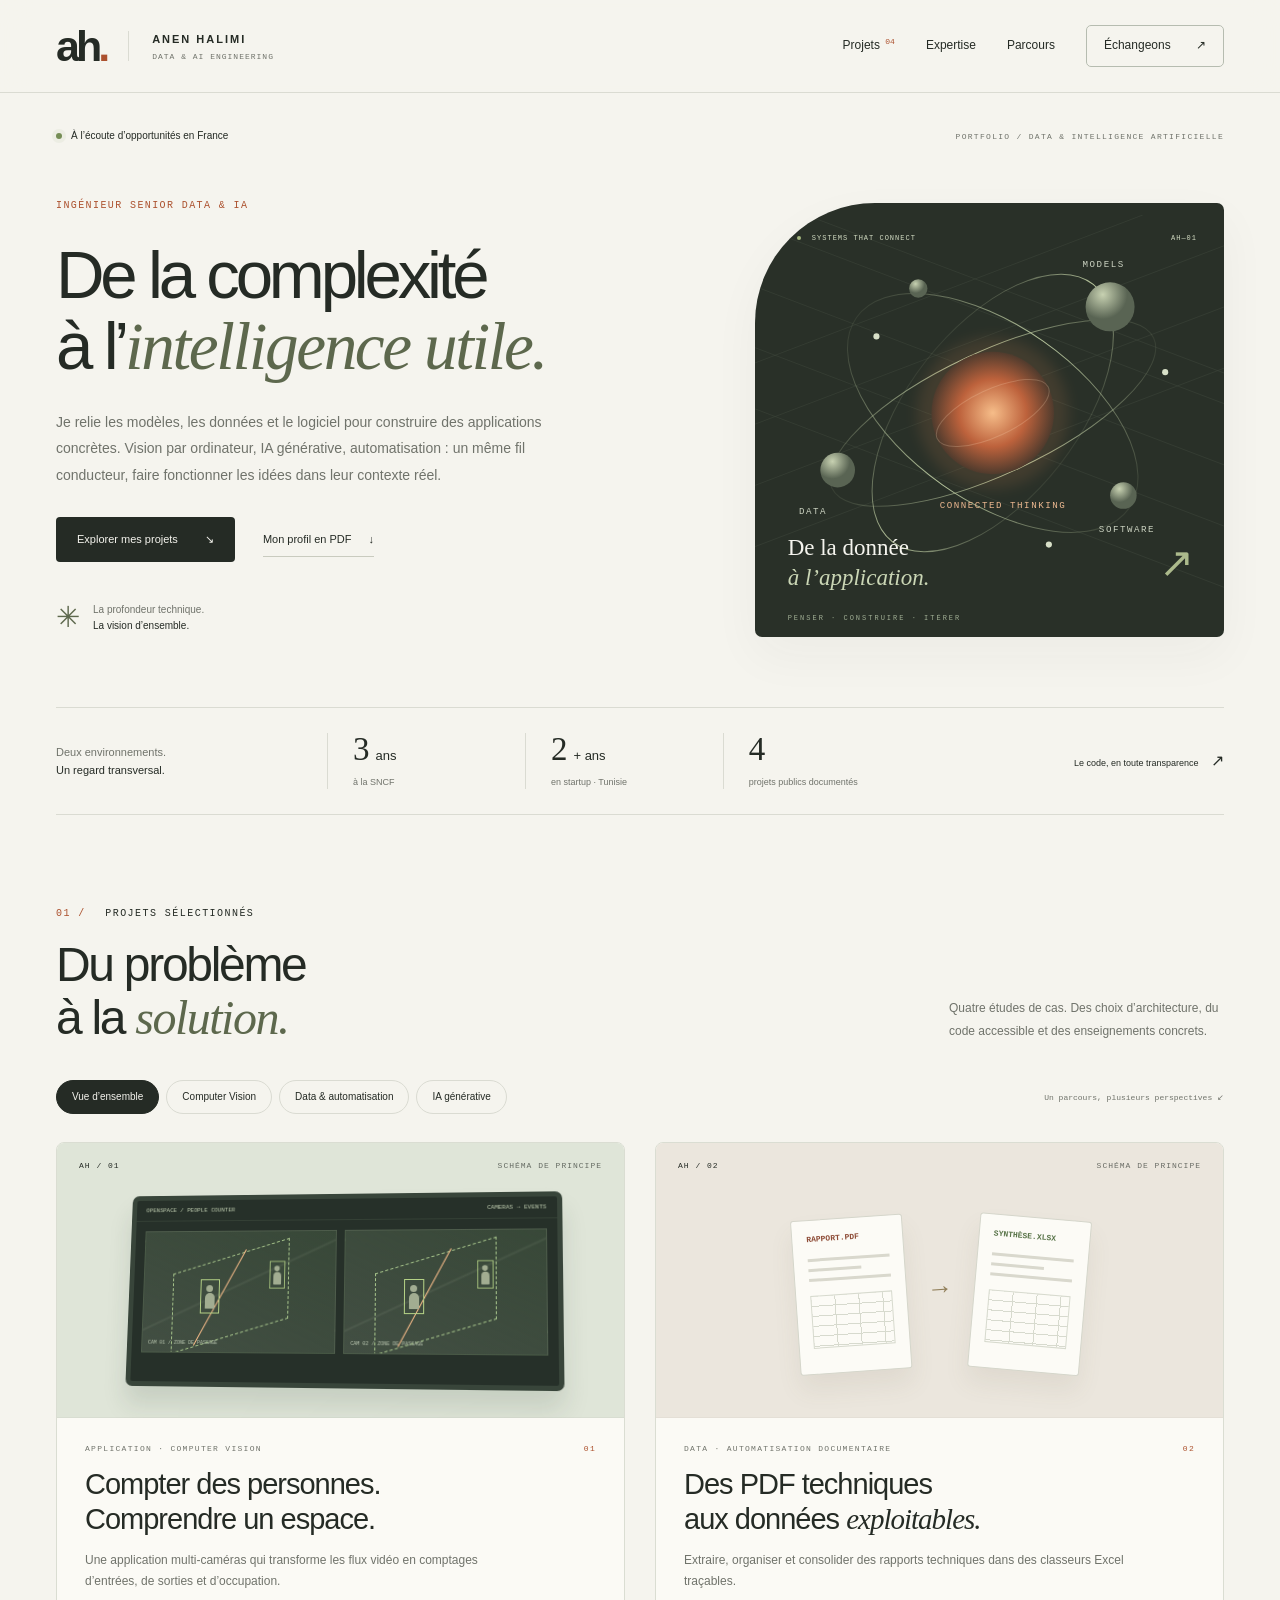
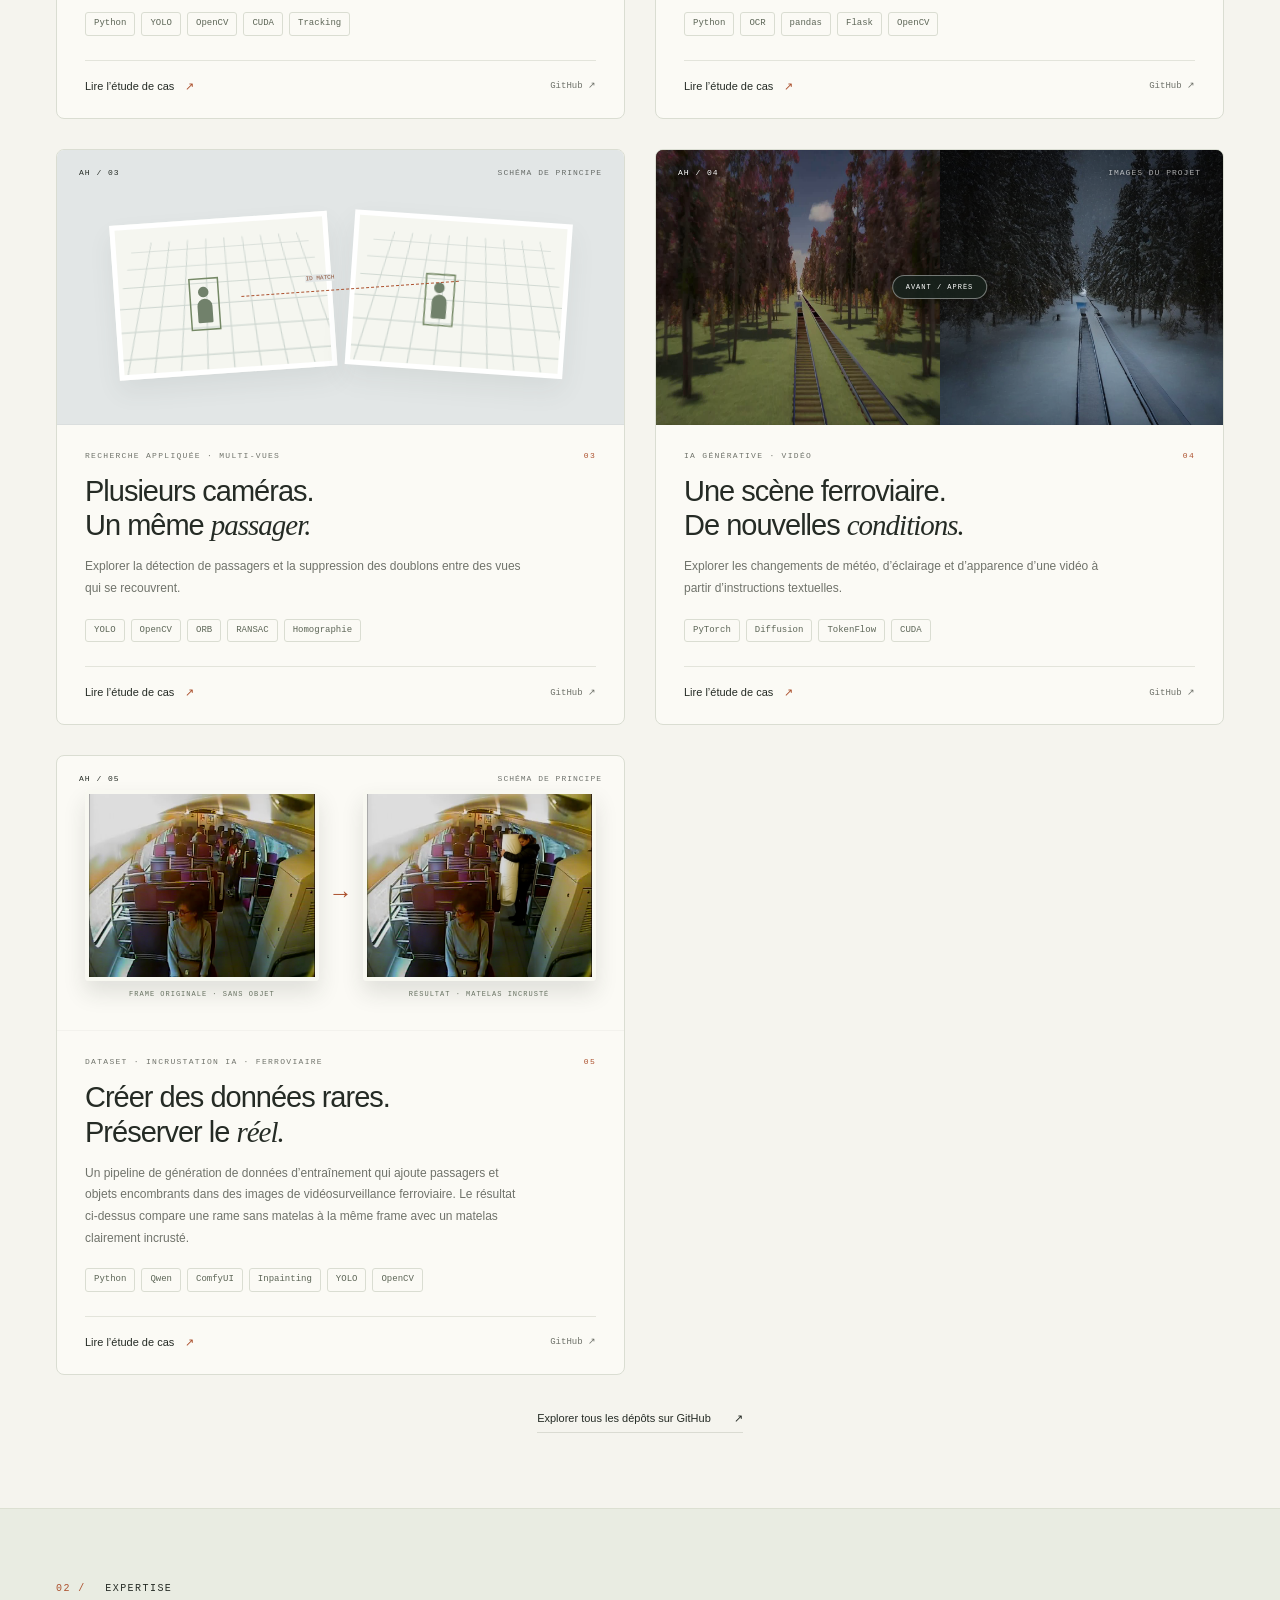
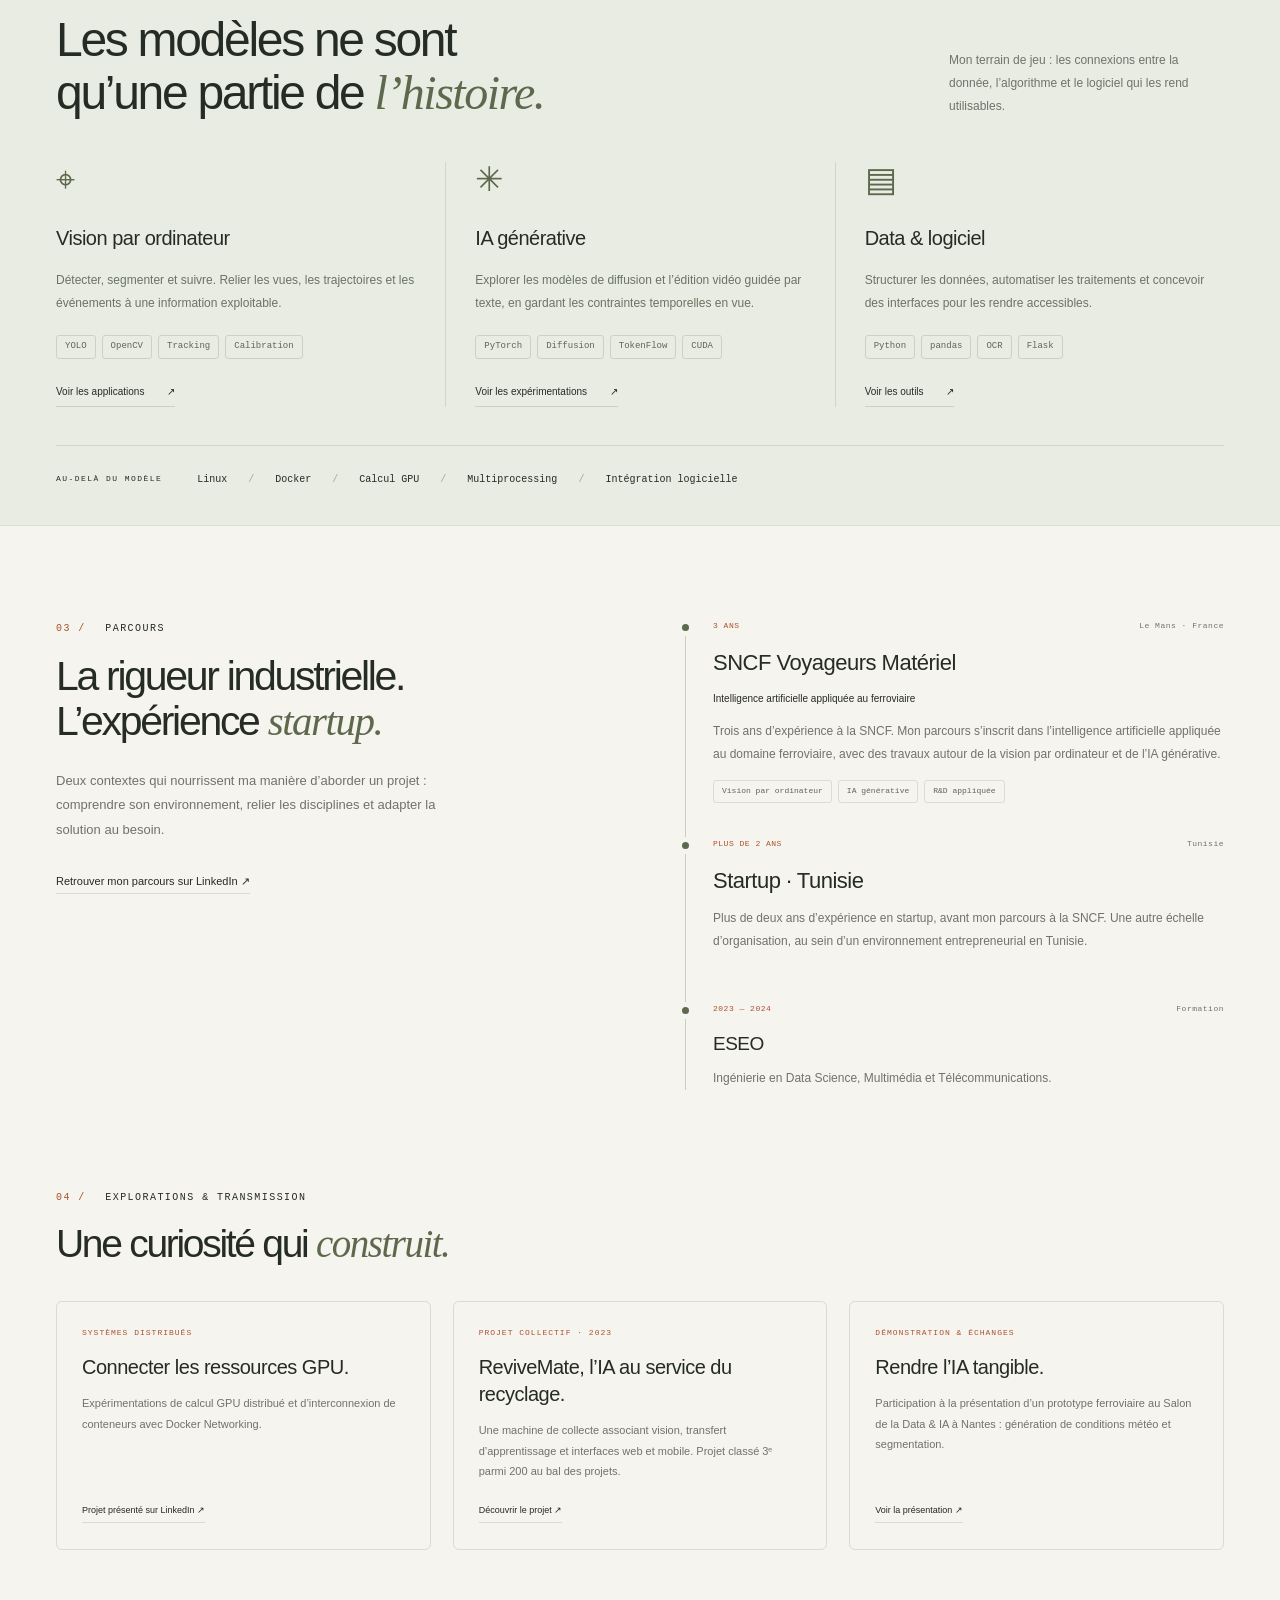
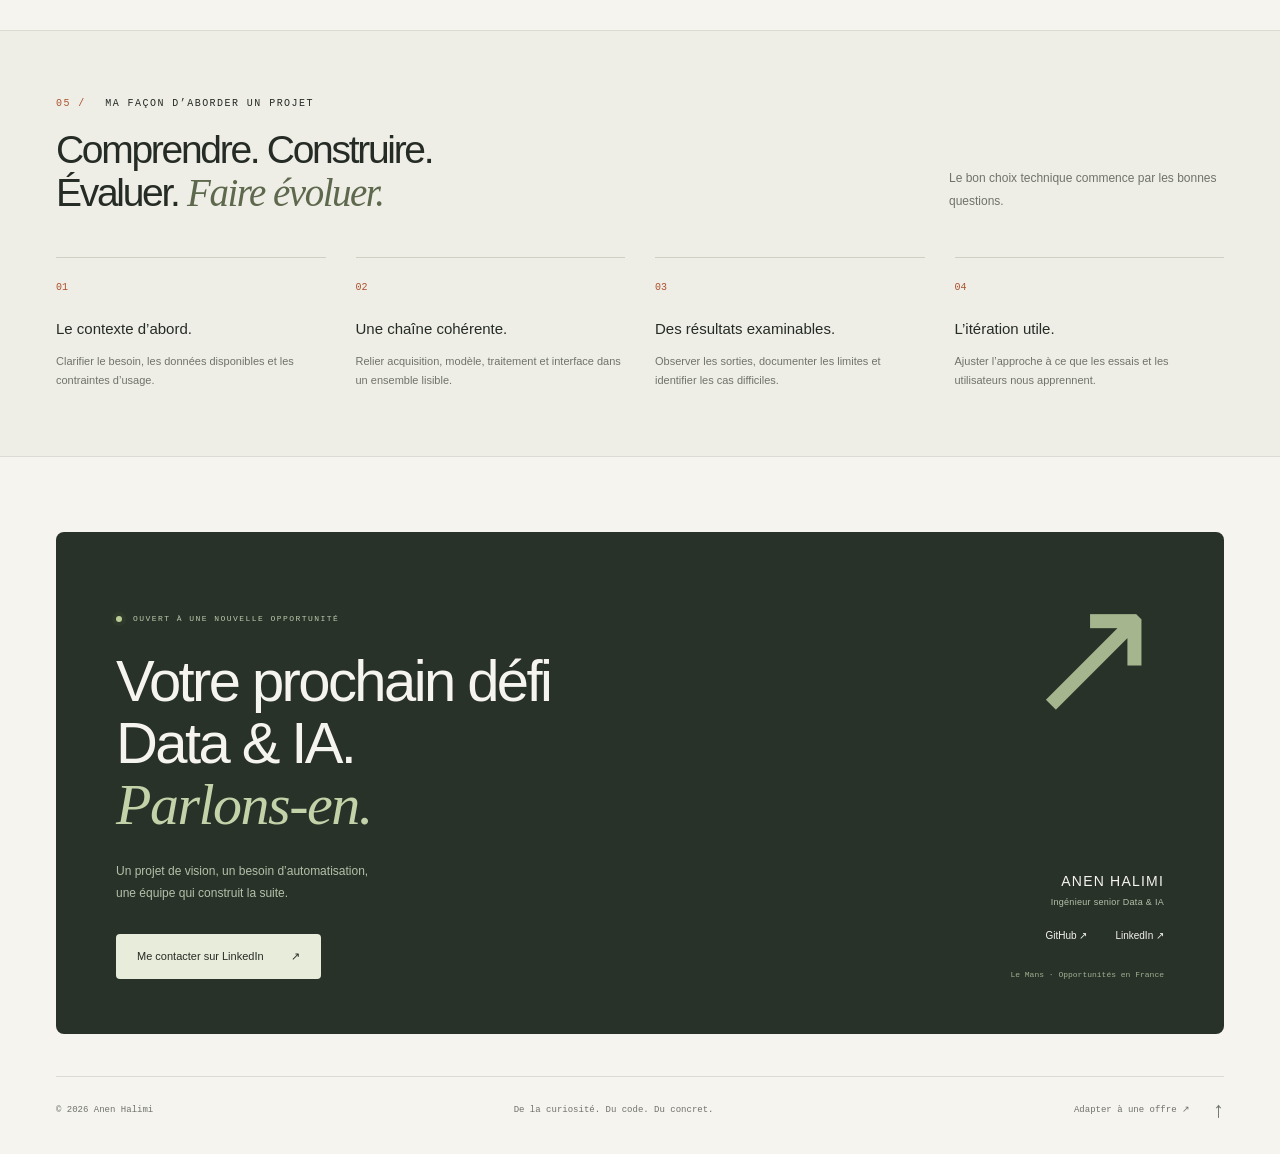
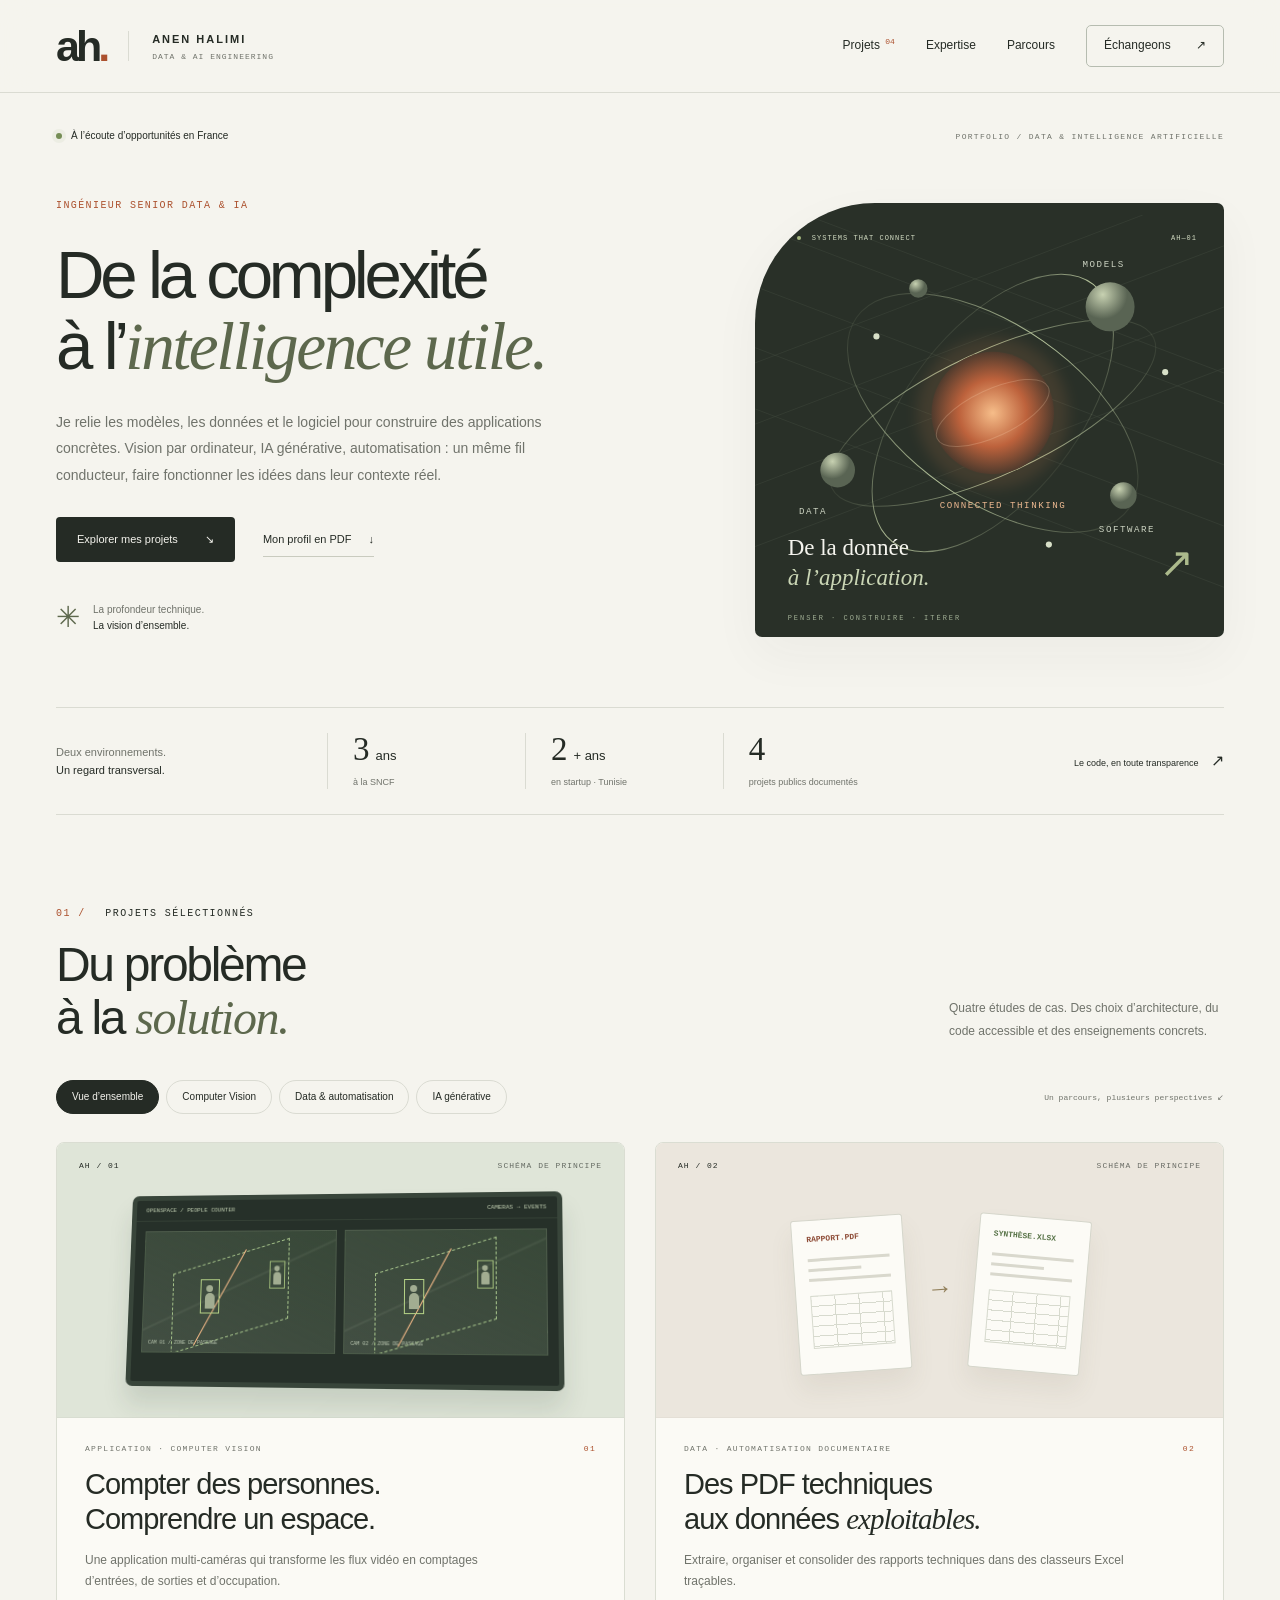
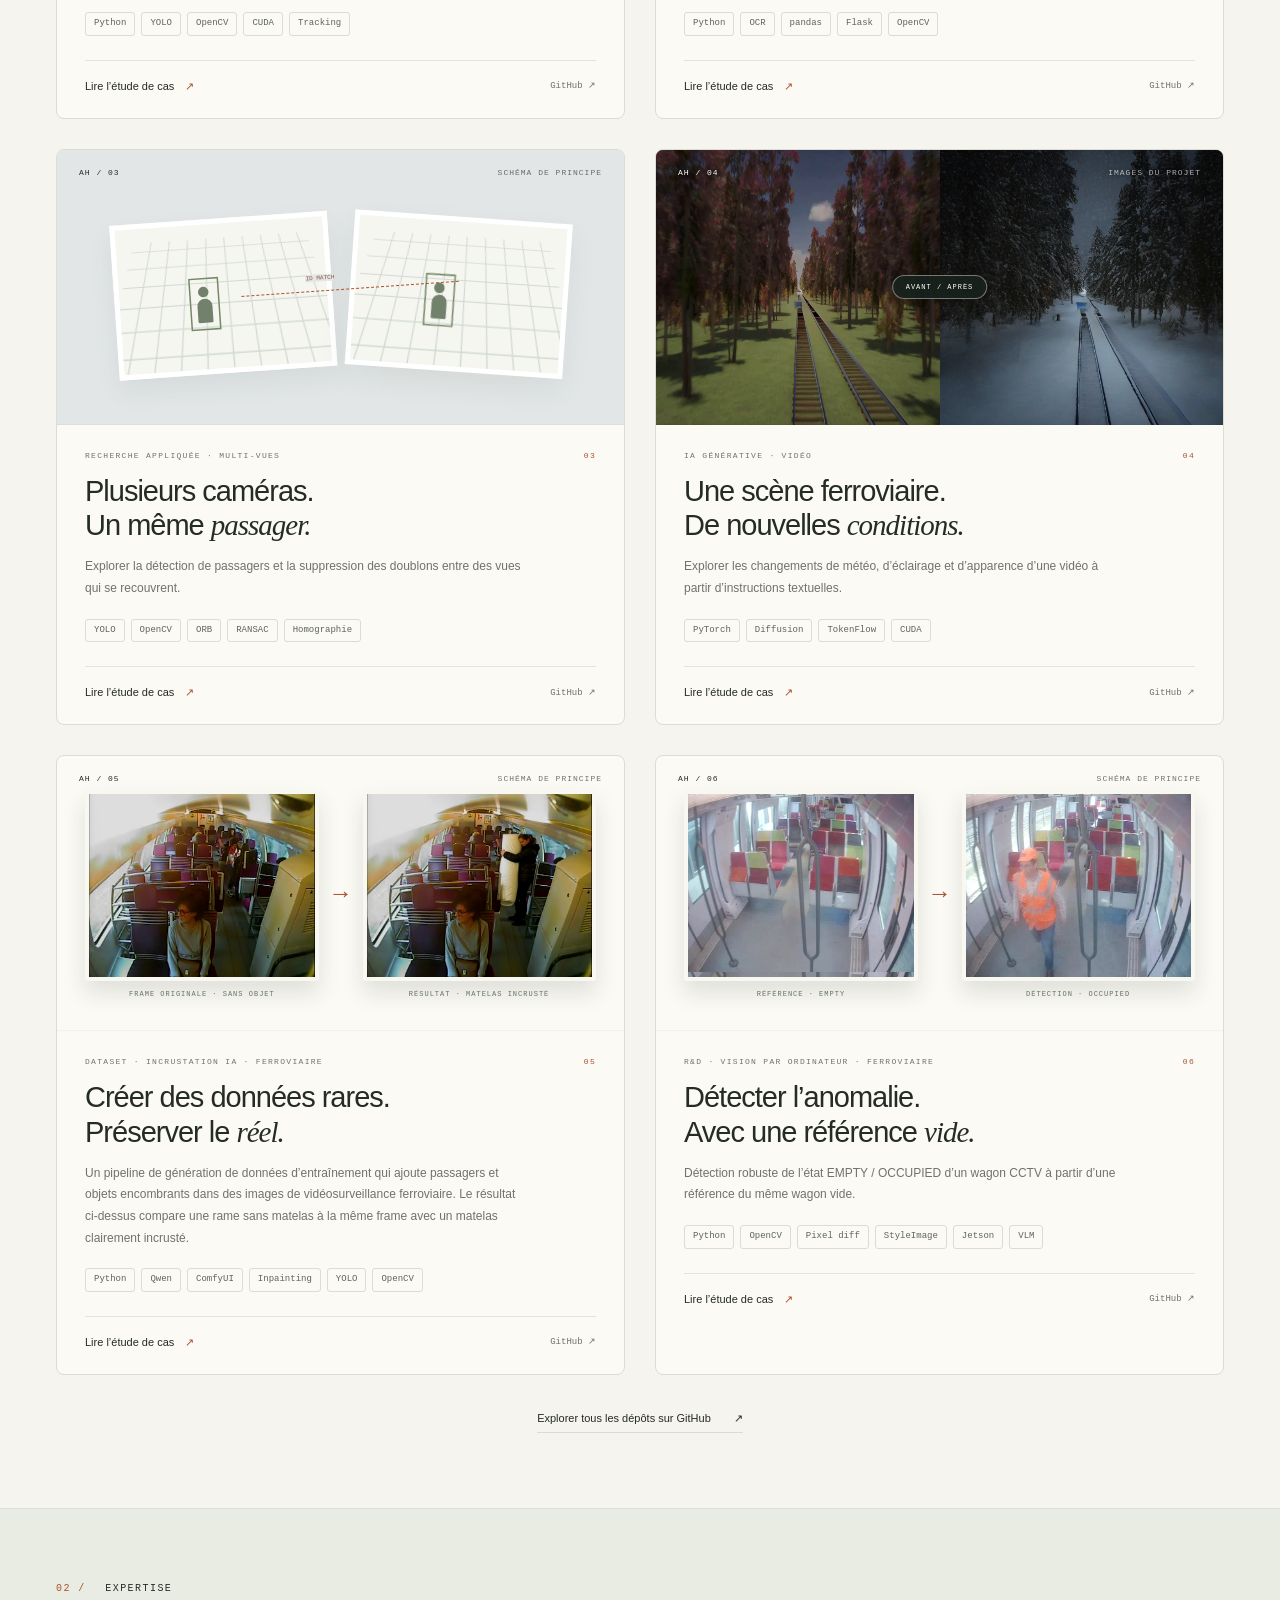
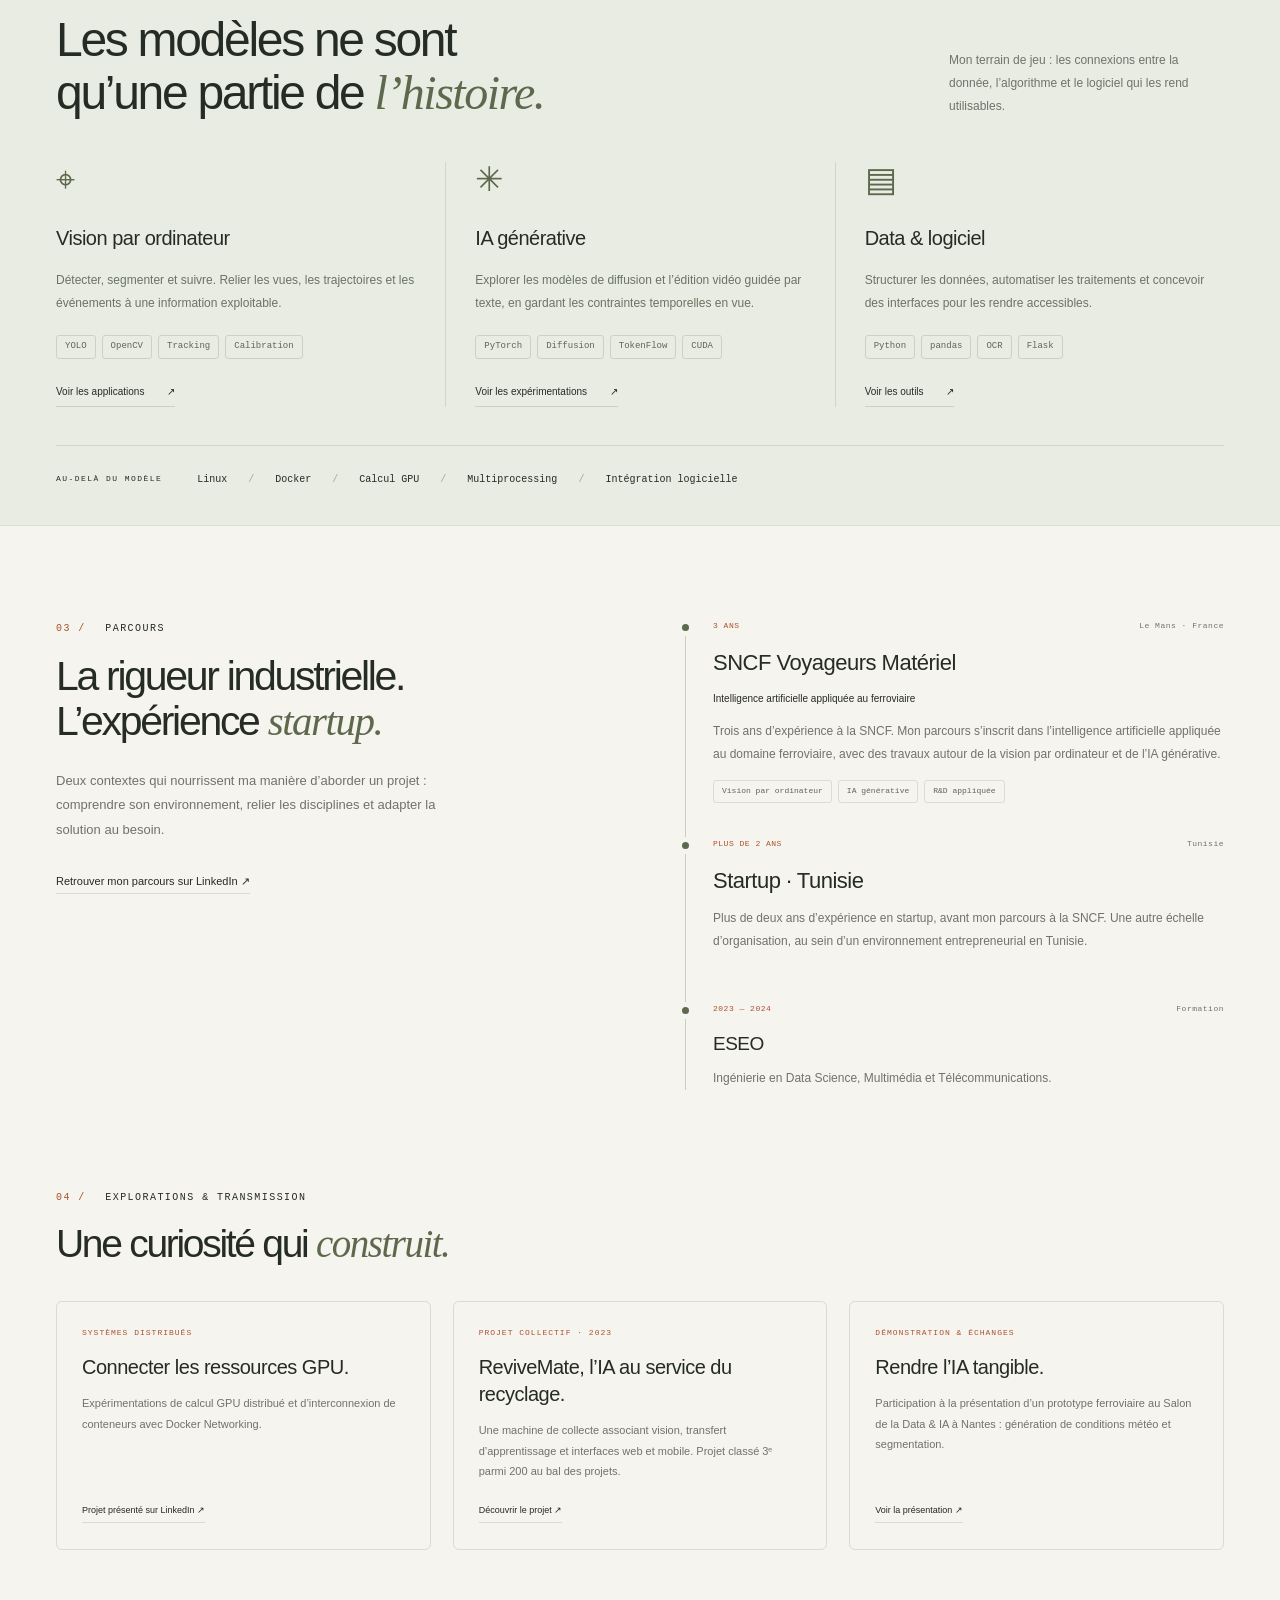
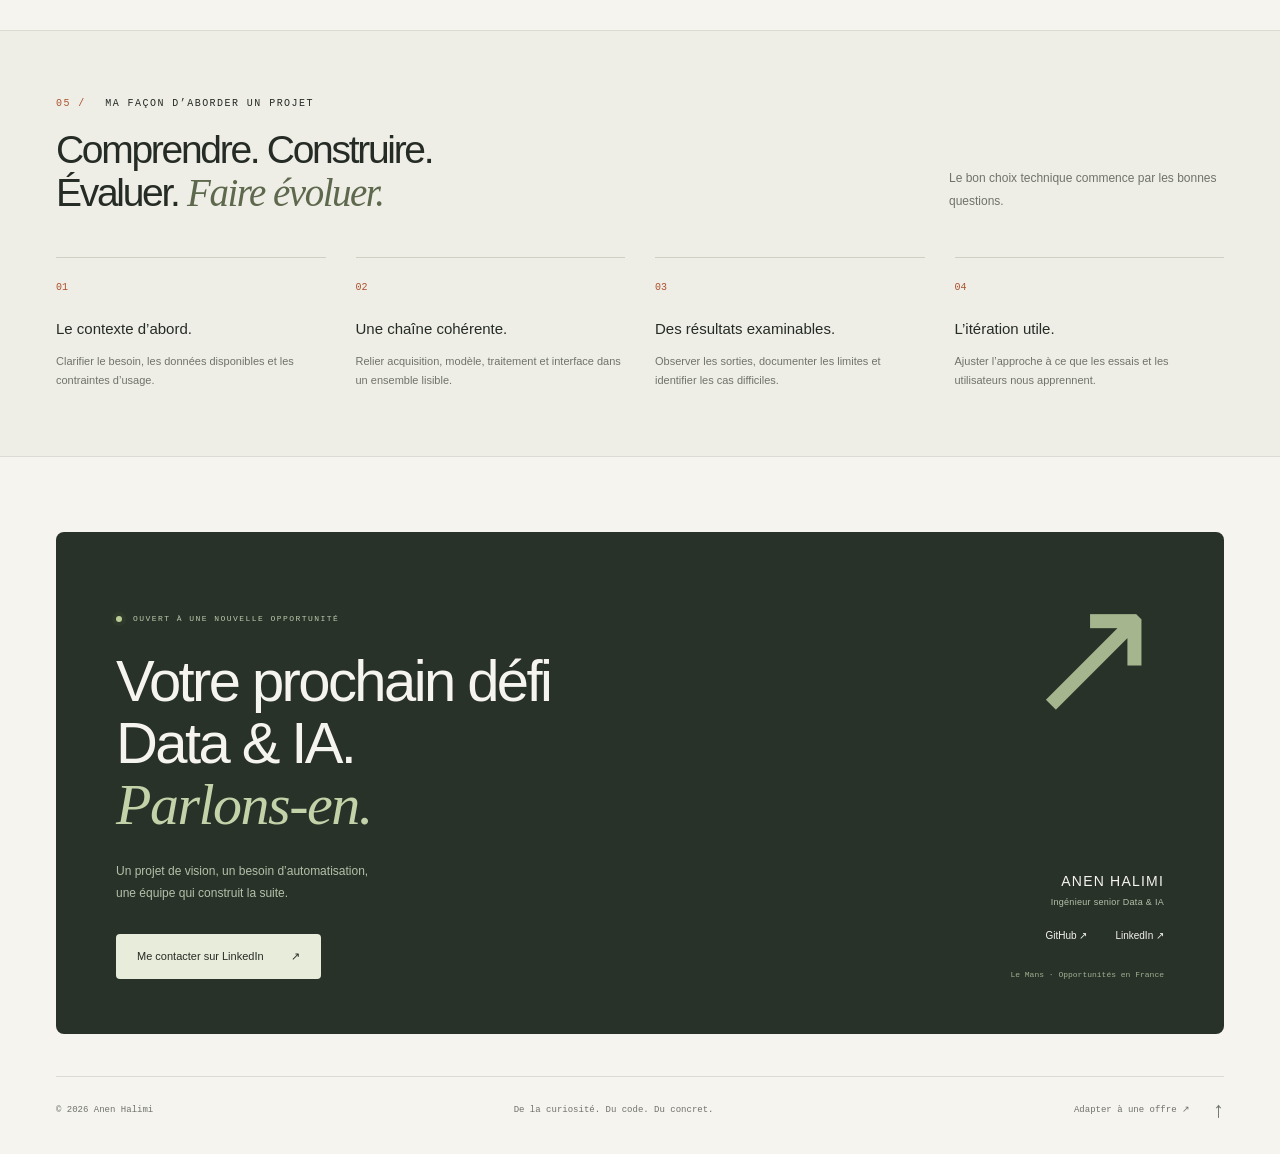
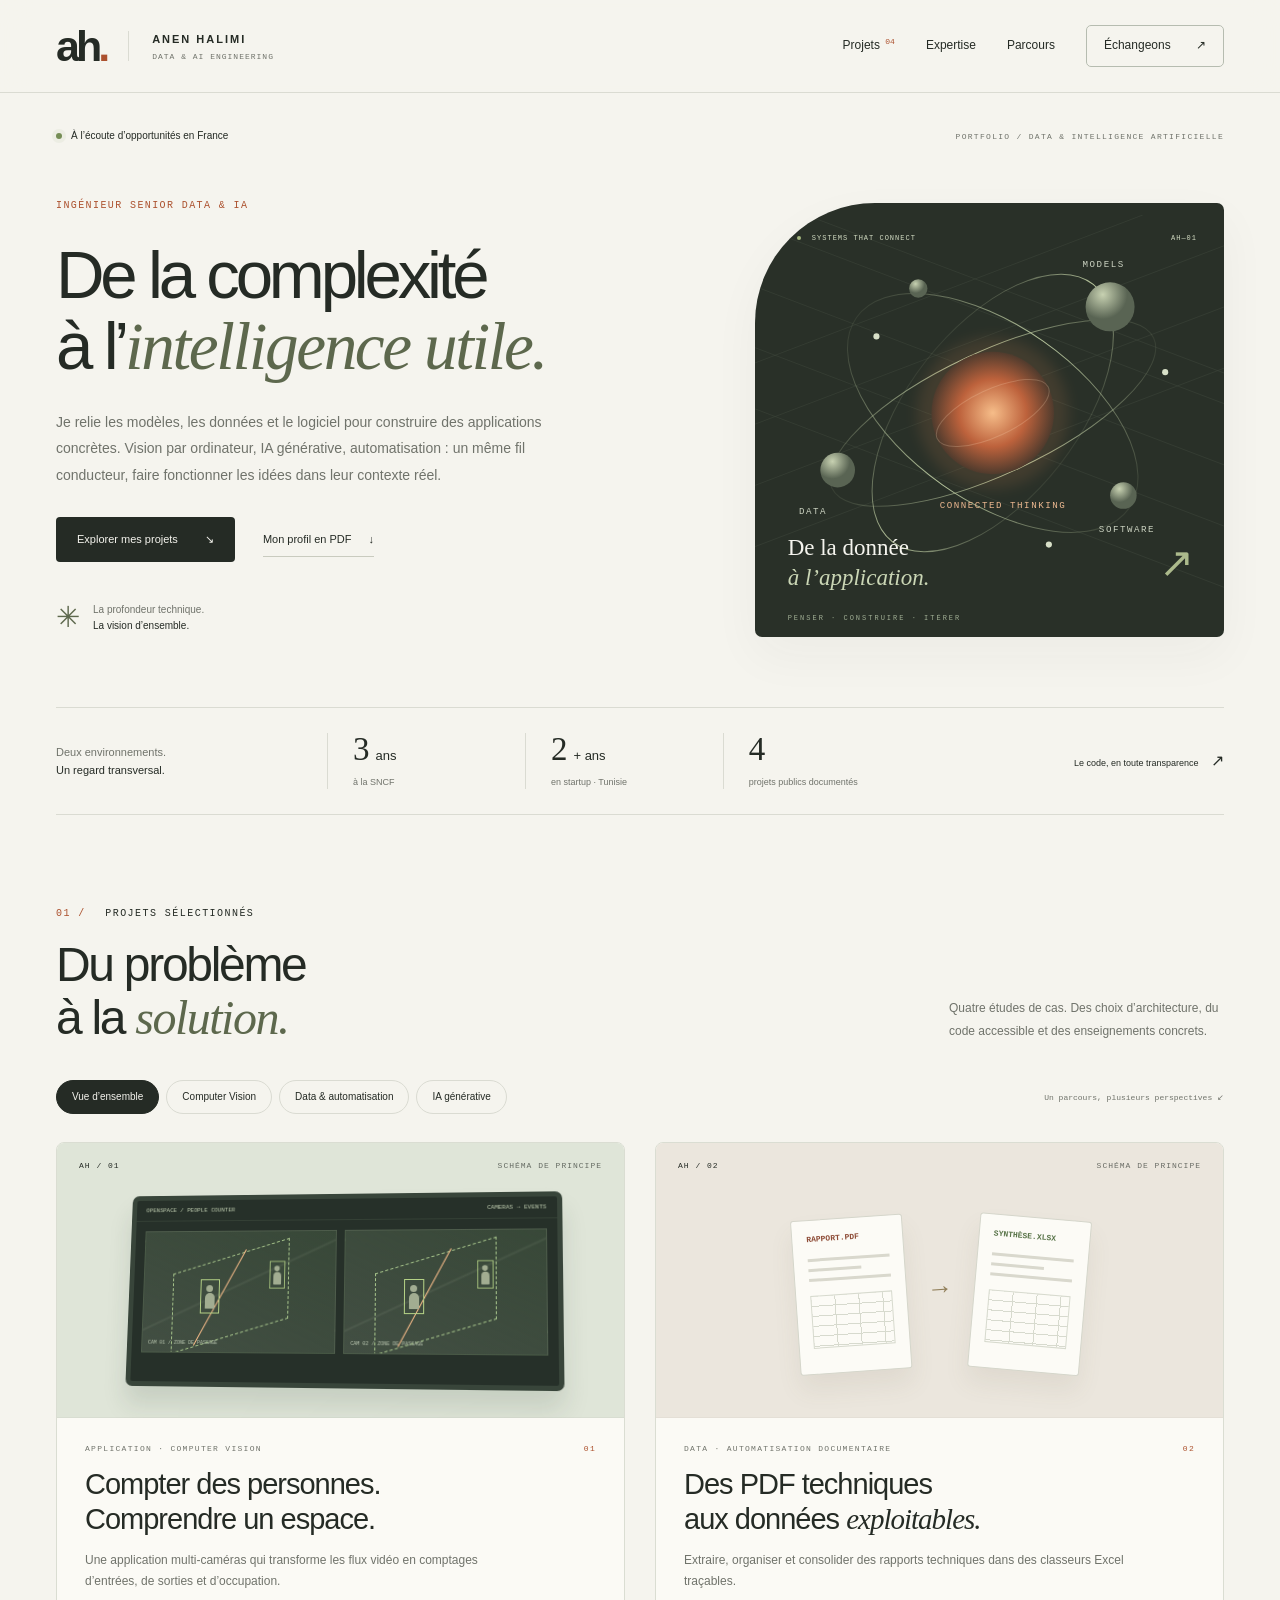
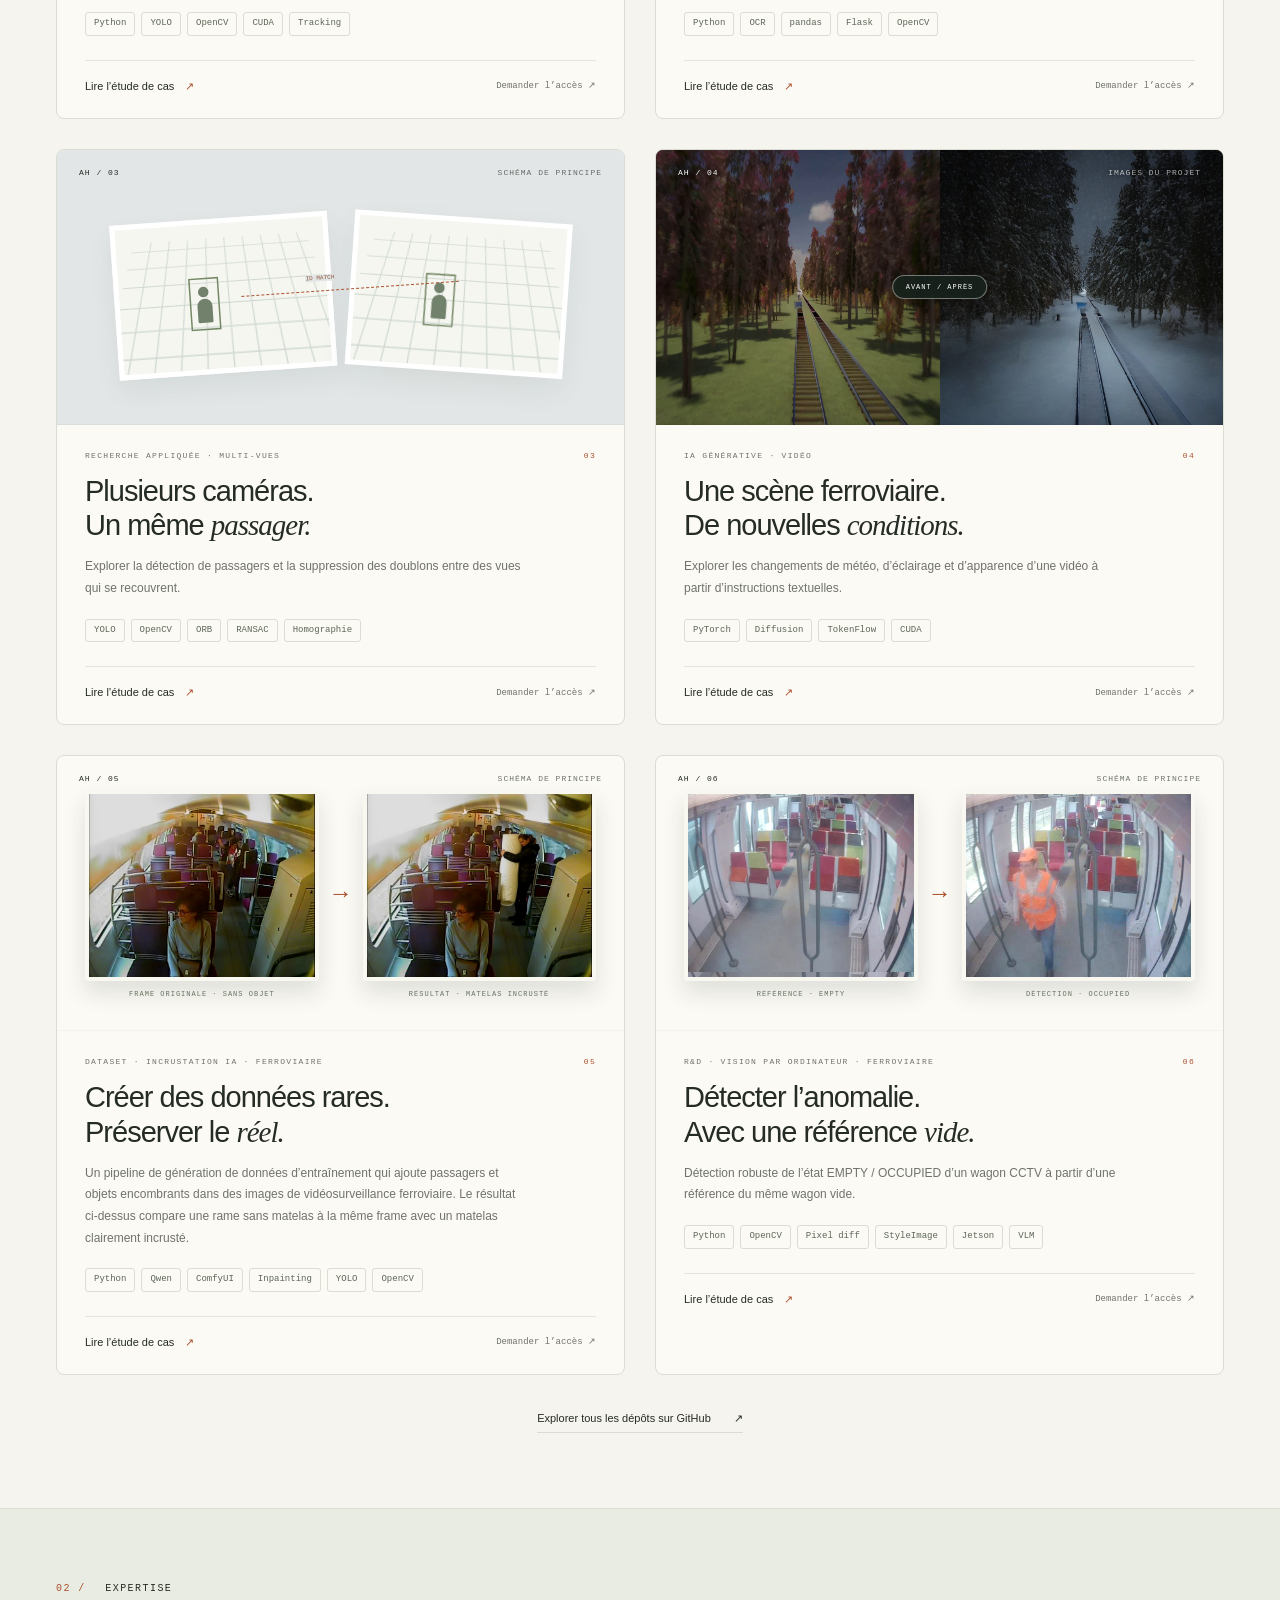
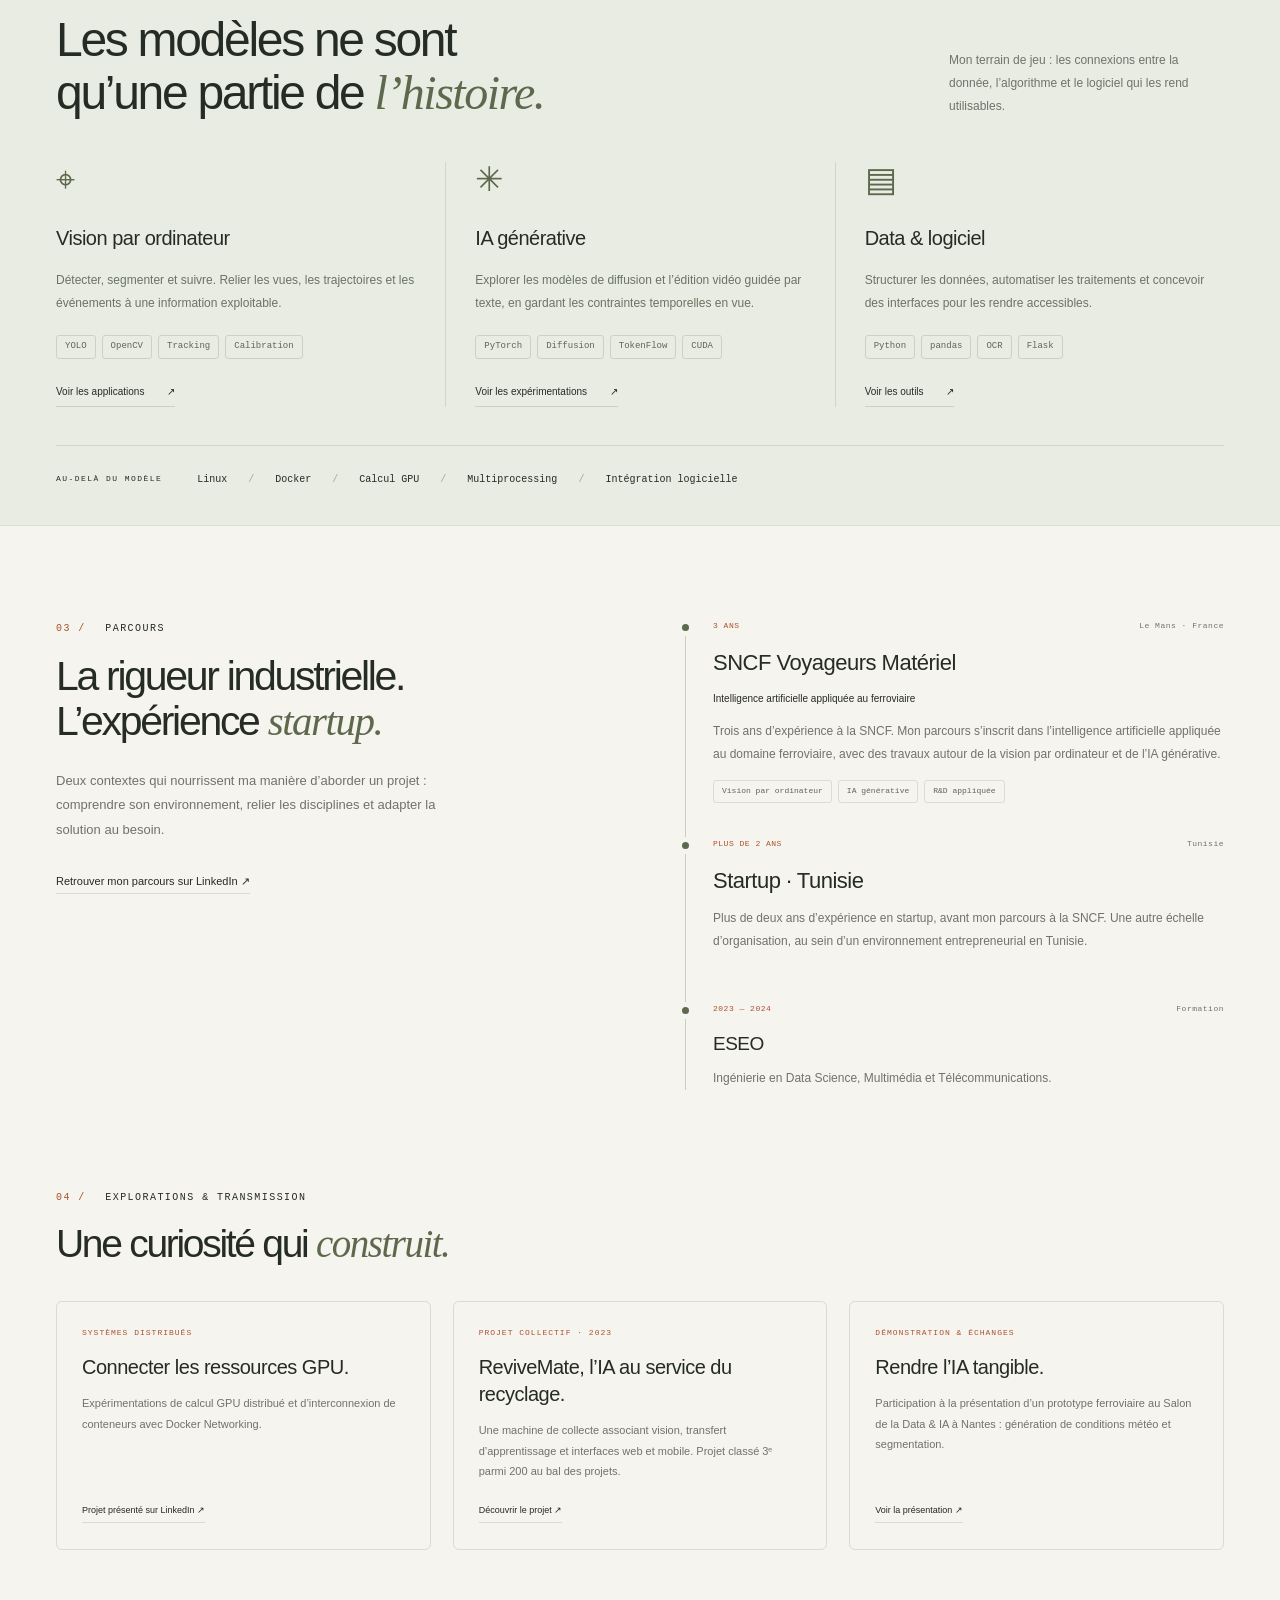
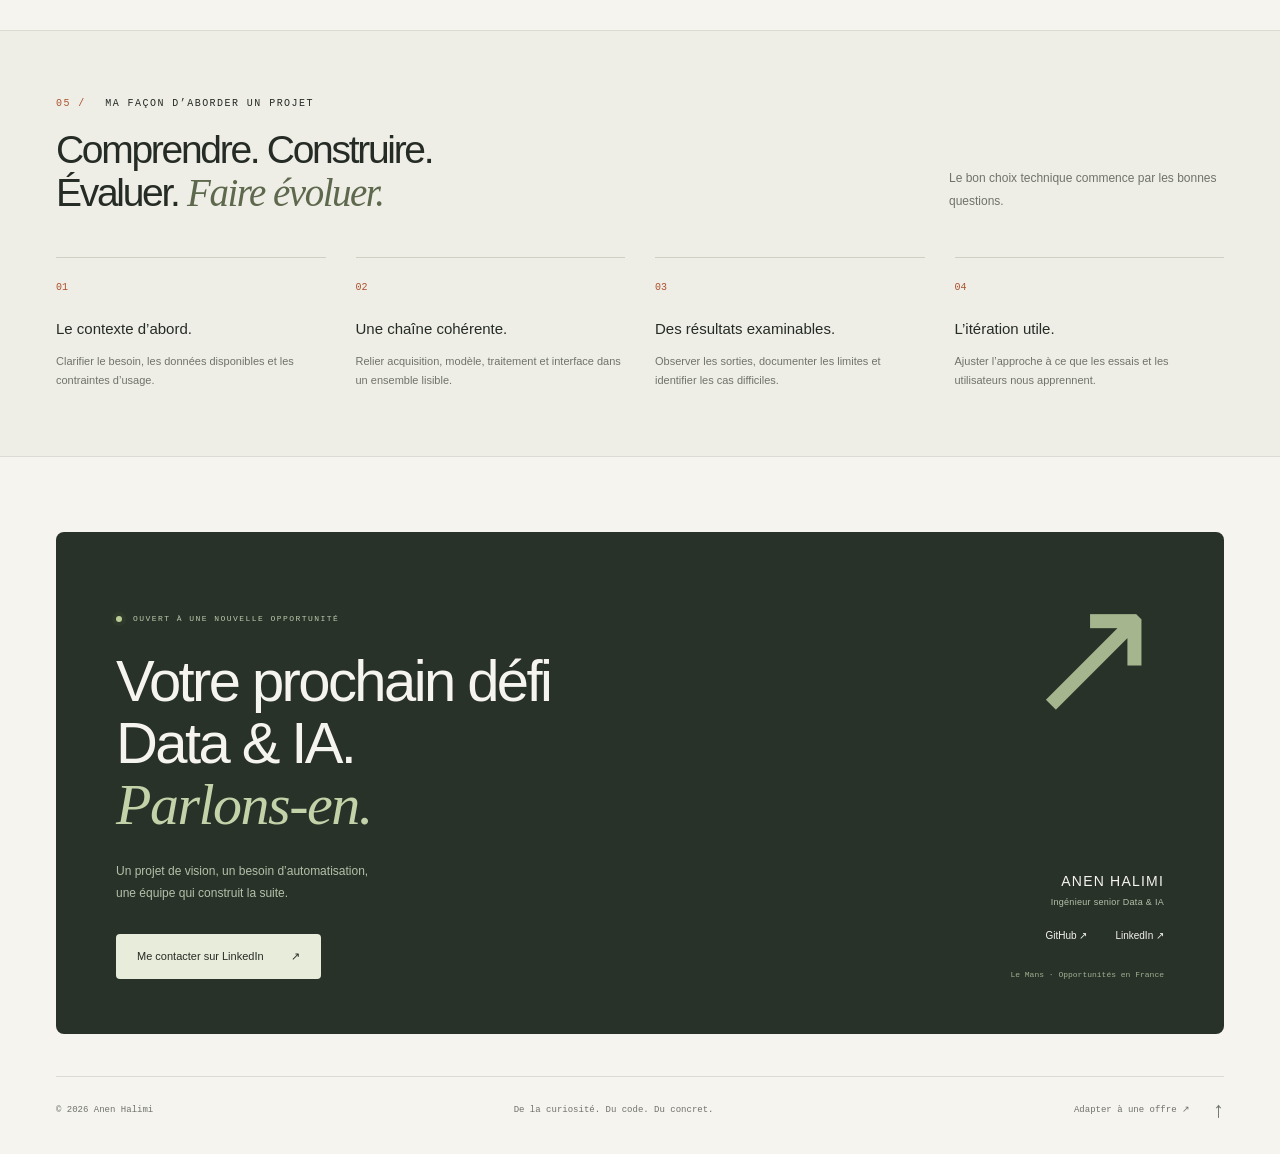
